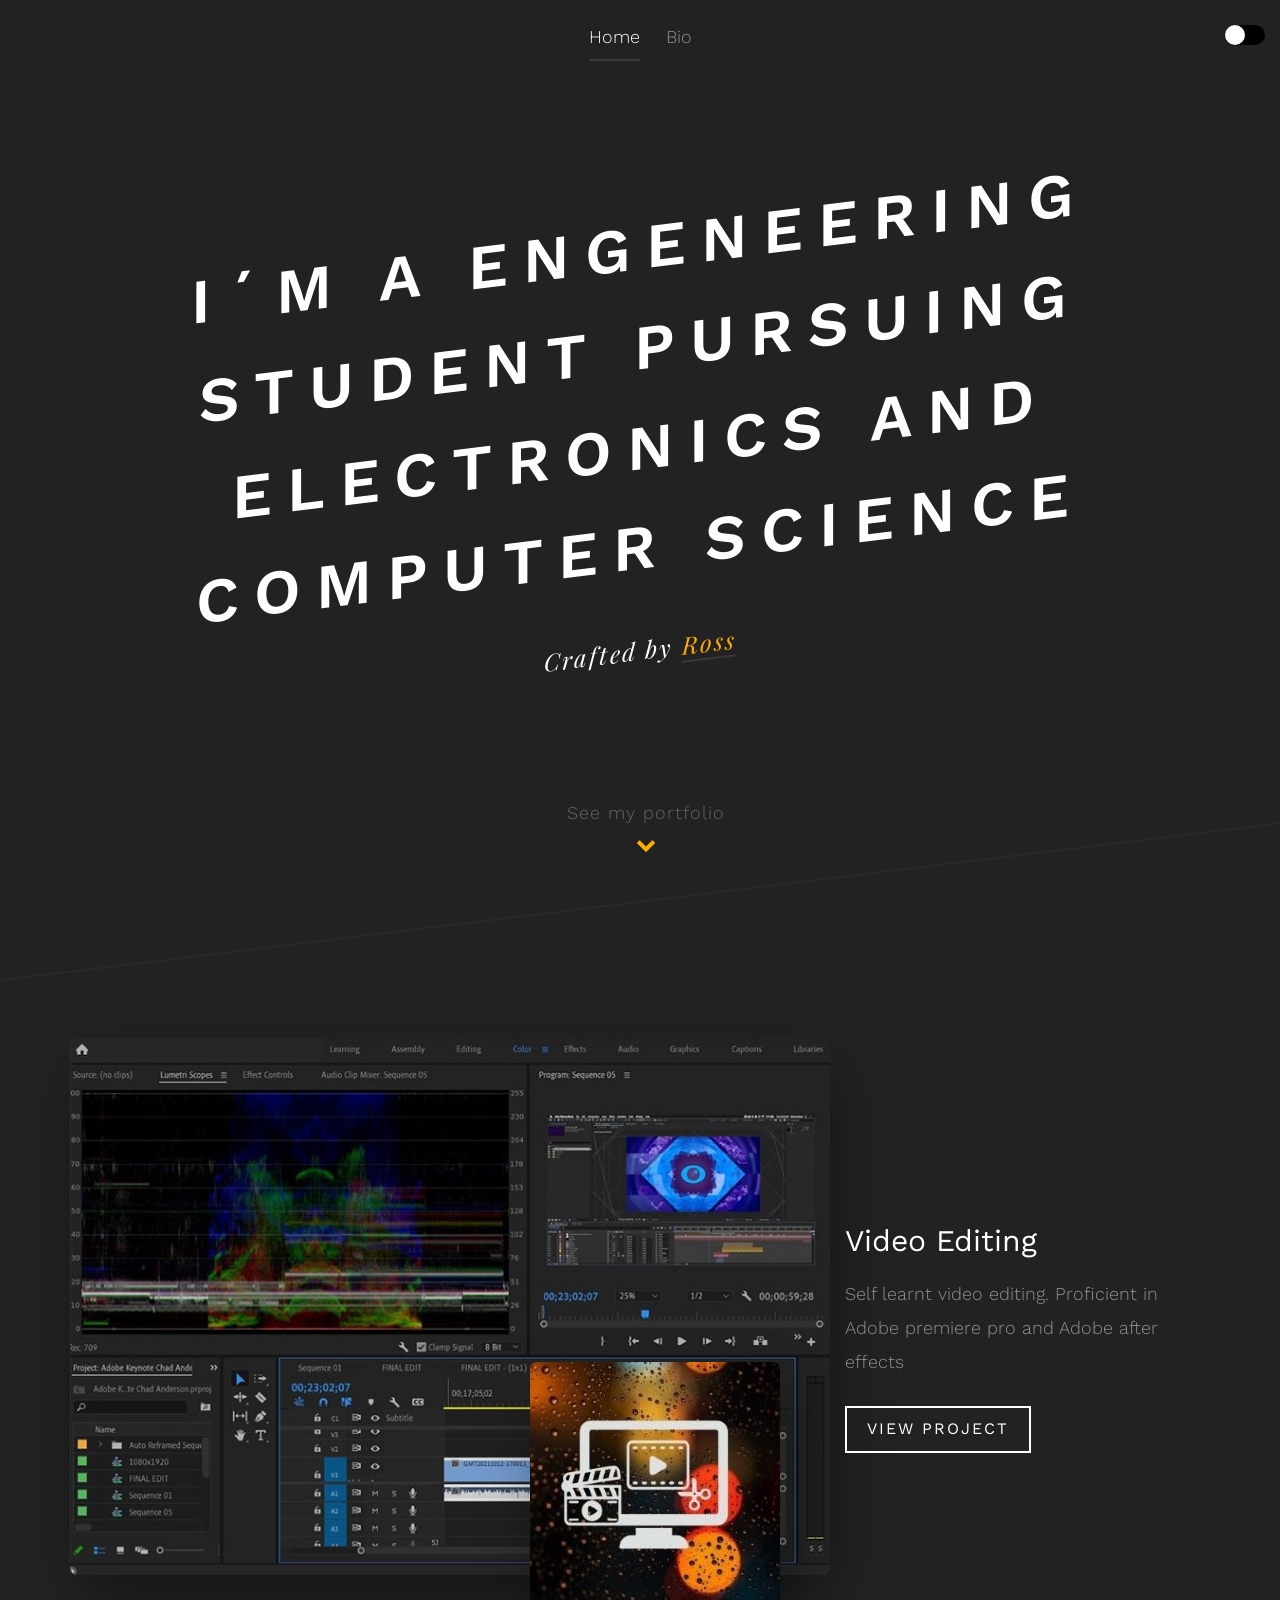
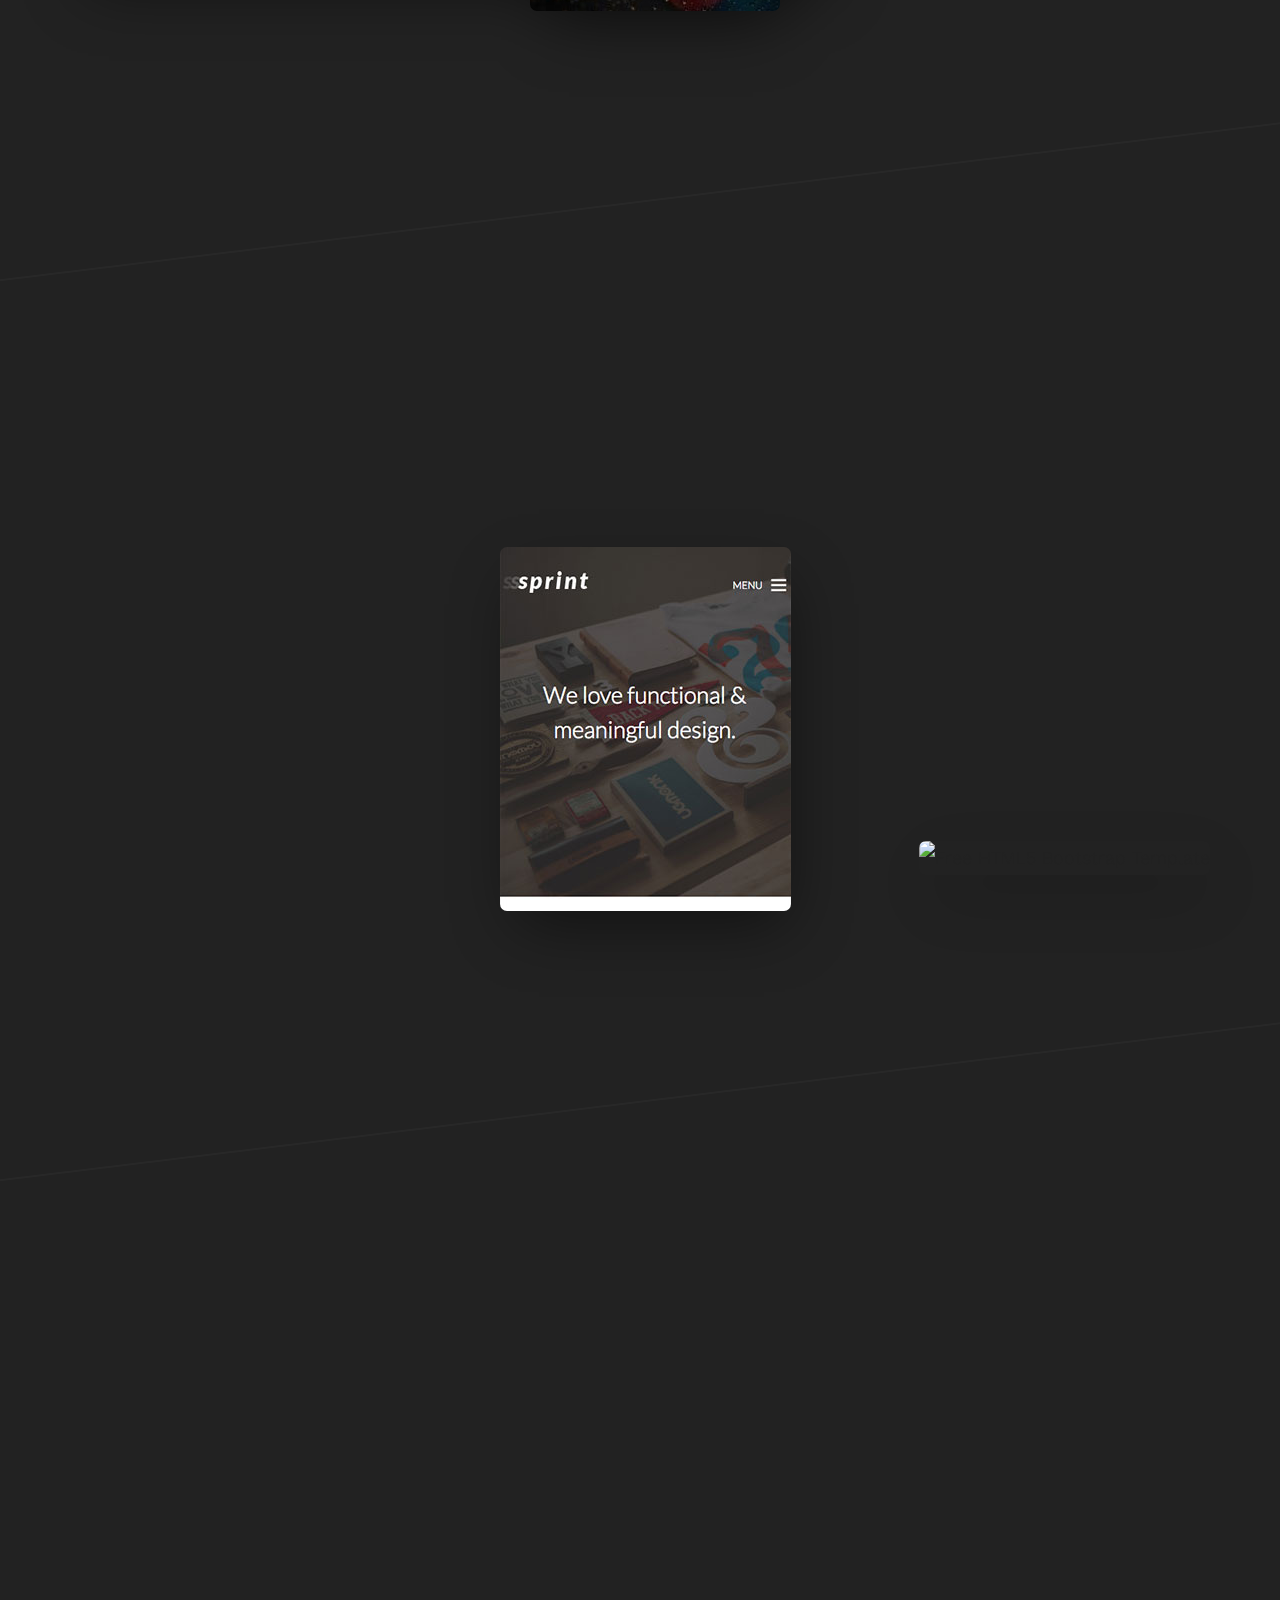
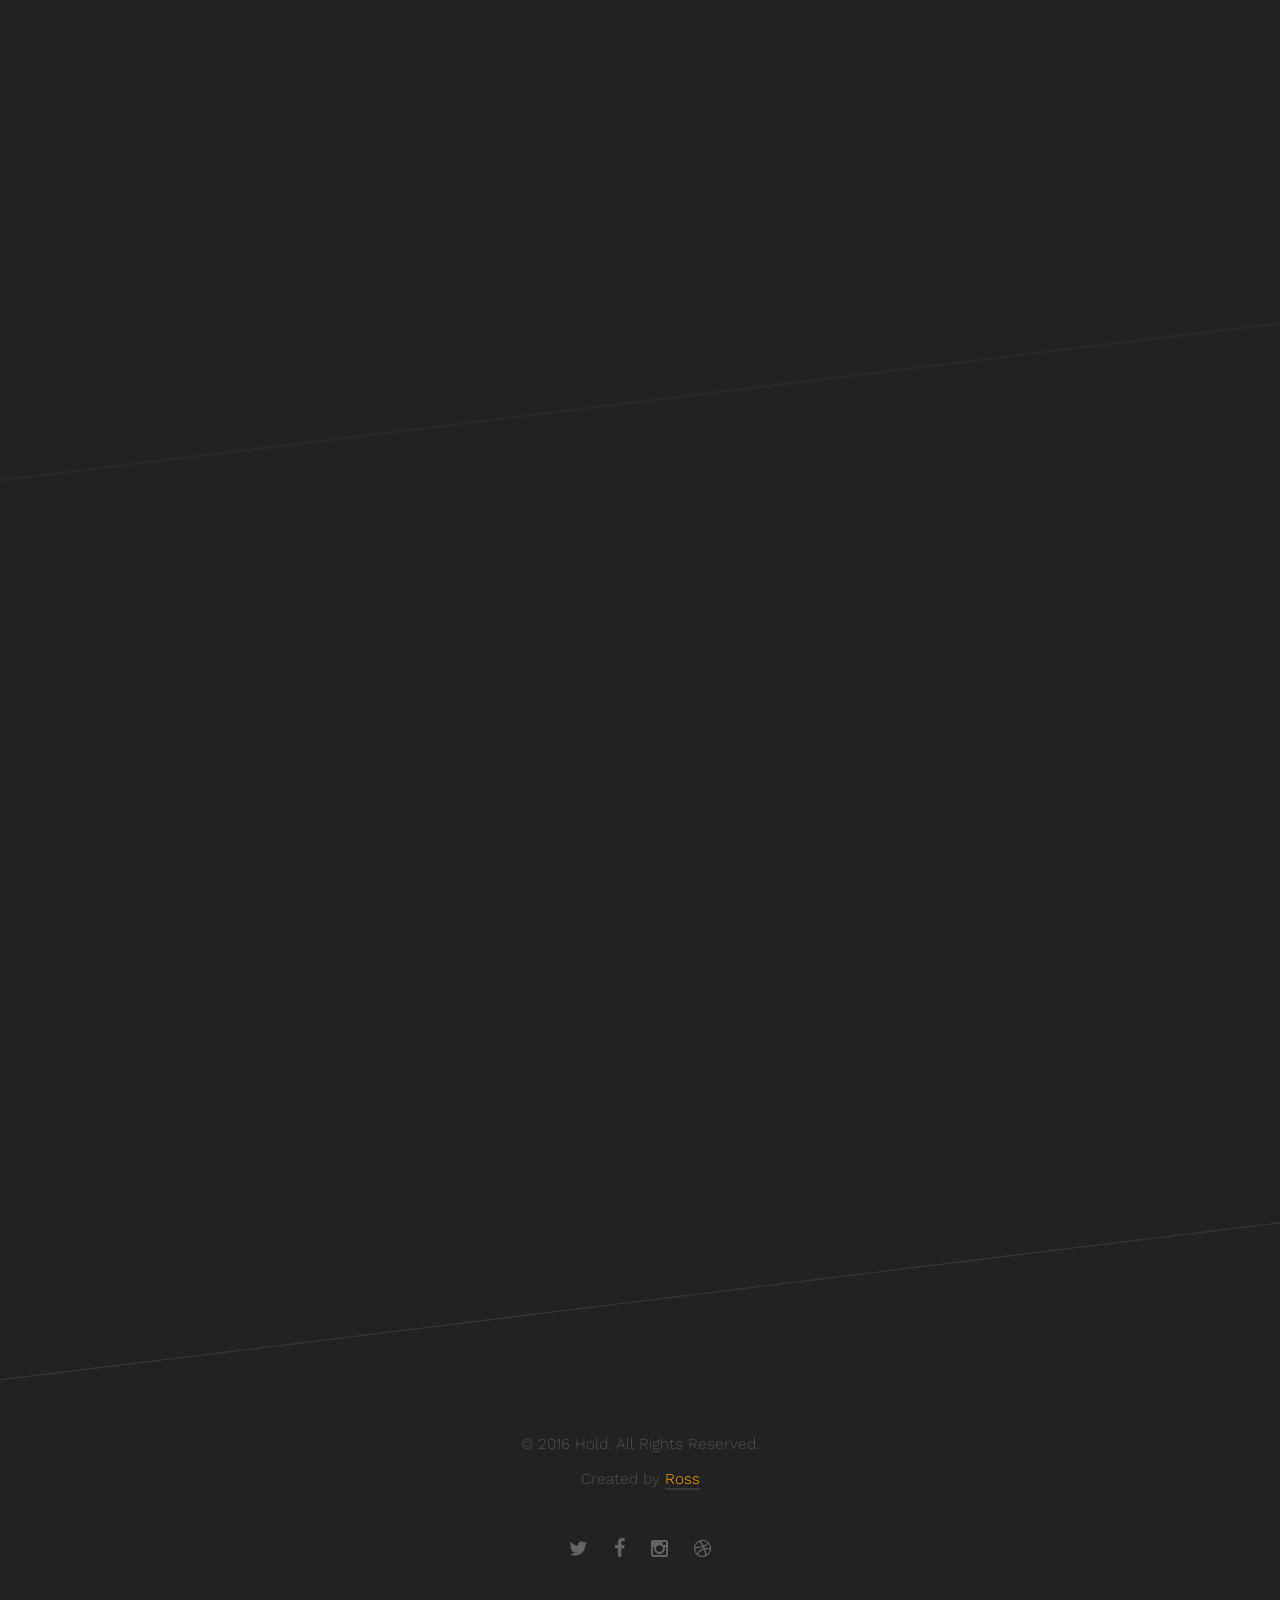
==== index.html @ 29dc8eb3 "commit" ====
<!DOCTYPE html>
<!--[if lt IE 7]>      <html class="no-js lt-ie9 lt-ie8 lt-ie7"> <![endif]-->
<!--[if IE 7]>         <html class="no-js lt-ie9 lt-ie8"> <![endif]-->
<!--[if IE 8]>         <html class="no-js lt-ie9"> <![endif]-->
<!--[if gt IE 8]><!--> <html class="no-js"> <!--<![endif]-->
	<head>
	<meta charset="utf-8">
	<meta http-equiv="X-UA-Compatible" content="IE=edge">
	<!--<title>Hold &mdash; 100% Free Fully Responsive HTML5 Bootstrap Template by FREEHTML5.co</title>-->
	<meta name="viewport" content="width=device-width, initial-scale=1">
	<!--<meta name="description" content="Free HTML5 Bootstrap Template by FREEHTML5.CO" />-->
	<!--<meta name="keywords" content="free html5, free template, free bootstrap, html5, css3, mobile first, responsive" />-->
	<meta name="author" content="Fireloop" />

  <!-- 
	//////////////////////////////////////////////////////

	FREE HTML5 TEMPLATE 
	DESIGNED & DEVELOPED by FREEHTML5.CO
		
	Website: 		http://freehtml5.co/
	Email: 			info@freehtml5.co
	Twitter: 		http://twitter.com/fh5co
	Facebook: 		https://www.facebook.com/fh5co

	//////////////////////////////////////////////////////
	 -->

  	<!-- Facebook and Twitter integration -->
	<meta property="og:title" content=""/>
	<meta property="og:image" content=""/>
	<meta property="og:url" content=""/>
	<meta property="og:site_name" content=""/>
	<meta property="og:description" content=""/>
	<meta name="twitter:title" content="" />
	<meta name="twitter:image" content="" />
	<meta name="twitter:url" content="" />
	<meta name="twitter:card" content="" />

	<!-- Place favicon.ico and apple-touch-icon.png in the root directory -->
	<link rel="shortcut icon" href="favicon.ico">
	
	<link href='https://fonts.googleapis.com/css?family=Work+Sans:400,300,600,700' rel='stylesheet' type='text/css'>
	<link href='https://fonts.googleapis.com/css?family=Playfair+Display:400,400italic,700italic,700' rel='stylesheet' type='text/css'>
	<!-- Animate.css -->
	<link rel="stylesheet" href="css/animate.css">
	<!-- Flexslider -->
	<link rel="stylesheet" href="css/flexslider.css">
	<!-- Icomoon Icon Fonts-->
	<link rel="stylesheet" href="css/icomoon.css">
	<!-- Bootstrap  -->
	<link rel="stylesheet" href="css/bootstrap.css">

	<link rel="stylesheet" id="theme-switch" href="css/style.css">


	<!-- jQuery -->
	<script src="js/jquery.min.js"></script>
	<!-- jQuery Cookie -->
	<script src="js/jquery.cookie.js"></script>
	<script>
	if ( $.cookie('styleCookie') === 'style-light.css') {
		$('html, body').css('background', '#eeeeee');
	} else if ($.cookie('styleCookie') === 'style.css') {
		$('html, body').css('background', '#222222');
	}
	
	</script>
	<!-- jQuery Easing -->
	<script src="js/jquery.easing.1.3.js"></script>
	<!-- Bootstrap -->
	<script src="js/bootstrap.min.js"></script>
	<!-- Waypoints -->
	<script src="js/jquery.waypoints.min.js"></script>
	<!-- Flexslider -->
	<script src="js/jquery.flexslider-min.js"></script>

	<!-- Viewport Units Buggyfill -->
	<script src="js/viewport-units-buggyfill.js"></script>

	<!-- Googgle Map -->
	<script src="https://maps.googleapis.com/maps/api/js?key=AIzaSyCefOgb1ZWqYtj7raVSmN4PL2WkTrc-KyA&sensor=false"></script>
	<script src="js/google_map.js"></script>

	
	<!-- Main JS  -->
	<script src="js/main.js"></script>

	<!-- Modernizr JS -->
	<script src="js/modernizr-2.6.2.min.js"></script>
	<!-- FOR IE9 below -->
	<!--[if lt IE 9]>
	<script src="js/respond.min.js"></script>
	<![endif]-->

	</head>

	<body>
	
	<!-- Loader -->
	<div class="fh5co-loader"></div>
	
	<div id="fh5co-page">
		<nav id="fh5co-nav" role="navigation">
			<ul>
				<li class="animate-box fh5co-active"><a href="index.html" class="transition">Home</a></li>
				<li class="animate-box"><a href="about.html" class="transition">Bio</a></li>
			</ul>
			<a class="style-toggle js-style-toggle" data-style="default" href="#">
				<span class="fh5co-circle"></span>
			</a>
		</nav>
		
		<header id="fh5co-header" role="banner" class="fh5co-project js-fh5co-waypoint no-border" data-colorbg="#222222" data-next="yes">
			<div class="container">
				<div class="fh5co-text-wrap animate-box">
					<div class="fh5co-intro-text">
						<h1>I&acute;m a Engeneering Student pursuing Electronics and Computer Science</h1>
						<h2>Crafted by <a href="https://github.com/Ross0907" target="_blank">Ross</a></h2>
					</div>
				</div>
			</div>
			<div class="btn-next animate-box fh5co-learn-more">
				<a href="#" class="scroll-btn">
					<span>See my portfolio</span>
					<i class="icon-chevron-down"></i>
				</a>
			</div>
		</header>
		<!-- data-colorbg="#8cc53e"  -->
		<div class="fh5co-project js-fh5co-waypoint" data-bgcolor="" data-next="yes">
			<div class="container">
				<div class="fh5co-project-inner row">
					<div class="fh5co-imgs col-md-8 animate-box">
						<div class="img-holder-1 animate-box">
							<img src="images/work_1_large.jpg" alt="alt text">
						</div>
						<div class="img-holder-2 animate-box">
							<img src="images/work_1_small.jpg" alt="alt text">
						</div>
					</div>
					<div class="fh5co-text col-md-4 animate-box">
						<h2>Video Editing</h2>
						<p>Self learnt video editing. Proficient in Adobe premiere pro and Adobe after effects</p>
						<p><a href="https://www.youtube.com/watch?v=3IZzfNw0JZc" class="btn btn-light btn-outline transition">View Project</a></p>
					</div>
				</div>

			</div>
		</div>
		<!-- data-colorbg="#FF6138" -->
		<div class="fh5co-project js-fh5co-waypoint fh5co-reverse" data-colorbg="" data-next="yes">
			<div class="container">
				<div class="fh5co-project-inner row">
					<div class="fh5co-imgs col-md-8 col-md-push-4 animate-box">
						<div class="img-holder-1 animate-box">
							<img src="images/work_2_large.jpg" alt="Free HTML5 Bootstrap Template">
						</div>
						<div class="img-holder-2 animate-box">
							<img src="images/work_2_small.jpg" alt="Free HTML5 Bootstrap Template">
						</div>
					</div>
					<div class="fh5co-text col-md-4 col-md-pull-8 animate-box">
						<h2>Sprint for Portfolio</h2>
						<p>Far far away, behind the word mountains, far from the countries Vokalia and Consonantia, there live the blind texts.</p>
						<p><a href="work_1.html" class="btn btn-light btn-outline transition">View Project</a></p>
					</div>
				</div>

			</div>
		</div>
		
		<!-- data-colorbg="#2d4059" -->
		<div class="fh5co-project js-fh5co-waypoint" data-colorbg="" data-next="yes">
			<div class="container">
				<div class="fh5co-project-inner row">
					<div class="fh5co-imgs col-md-8 animate-box">
						<div class="img-holder-1 animate-box">
							<img src="images/work_3_large.jpg" alt="Free HTML5 Bootstrap Template">
						</div>
						<div class="img-holder-2 animate-box">
							<img src="images/work_3_small.jpg" alt="Free HTML5 Bootstrap Template">
						</div>
					</div>
					<div class="fh5co-text col-md-4 animate-box">
						<h2>Display for Business Website</h2>
						<p>Far far away, behind the word mountains, far from the countries Vokalia and Consonantia, there live the blind texts.</p>
						<p><a href="work_1.html" class="btn btn-light btn-outline transition">View Project</a></p>
					</div>
				</div>

			</div>
		</div>
		<!-- data-colorbg="#7bc74d" -->
		<div class="fh5co-project js-fh5co-waypoint fh5co-reverse" data-colorbg="">
			<div class="container">
				<div class="fh5co-project-inner row">
					<div class="fh5co-imgs col-md-8 col-md-push-4 animate-box">
						<div class="img-holder-1 animate-box">
							<img src="images/work_4_large.jpg" alt="Free HTML5 Bootstrap Template">
						</div>
						<div class="img-holder-2 animate-box">
							<img src="images/work_4_small.jpg" alt="Free HTML5 Bootstrap Template">
						</div>
					</div>
					<div class="fh5co-text col-md-4 col-md-pull-8 animate-box">
						<h2>Slant for Creatives</h2>
						<p>Far far away, behind the word mountains, far from the countries Vokalia and Consonantia, there live the blind texts.</p>
						<p><a href="work_1.html" class="btn btn-light btn-outline transition">View Project</a></p>
					</div>
				</div>

			</div>
		</div>
		<footer id="fh5co-footer" class="js-fh5co-waypoint">
			<div class="container">
				<div class="row">
					<div class="col-md-12 text-center">
						<p><small>&copy; 2016 Hold. All Rights Reserved. <br> Created by <a href="https://github.com/Ross0907" target="_blank">Ross</a></a> </small> </p>
						<ul class="fh5co-social">
							<li>
								<a href="#"><i class="icon-twitter"></i></a>
							</li>
							<li>
								<a href="#"><i class="icon-facebook"></i></a>
							</li>
							<li>
								<a href="#"><i class="icon-instagram"></i></a>
							</li>
							<li>
								<a href="#"><i class="icon-dribbble"></i></a>
							</li>
						</ul>
					</div>
				</div>
			</div>
		</footer>

	</div>
	
			
	

	</body>
</html>
---- css/icomoon.css ----
@font-face {
	font-family: 'icomoon';
	src:url('../fonts/icomoon/icomoon.eot?qtatmt');
	src:url('../fonts/icomoon/icomoon.eot?qtatmt#iefix') format('embedded-opentype'),
		url('../fonts/icomoon/icomoon.ttf?qtatmt') format('truetype'),
		url('../fonts/icomoon/icomoon.woff?qtatmt') format('woff'),
		url('../fonts/icomoon/icomoon.svg?qtatmt#icomoon') format('svg');
	font-weight: normal;
	font-style: normal;
}

[class^="icon-"], [class*=" icon-"] {
	font-family: 'icomoon';
	speak: none;
	font-style: normal;
	font-weight: normal;
	font-variant: normal;
	text-transform: none;
	line-height: 1;

	/* Better Font Rendering =========== */
	-webkit-font-smoothing: antialiased;
	-moz-osx-font-smoothing: grayscale;
}

.icon-glass:before {
	content: "\f000";
}
.icon-music:before {
	content: "\f001";
}
.icon-search2:before {
	content: "\f002";
}
.icon-envelope-o:before {
	content: "\f003";
}
.icon-heart:before {
	content: "\f004";
}
.icon-star:before {
	content: "\f005";
}
.icon-star-o:before {
	content: "\f006";
}
.icon-user:before {
	content: "\f007";
}
.icon-film:before {
	content: "\f008";
}
.icon-th-large:before {
	content: "\f009";
}
.icon-th:before {
	content: "\f00a";
}
.icon-th-list:before {
	content: "\f00b";
}
.icon-check:before {
	content: "\f00c";
}
.icon-close:before {
	content: "\f00d";
}
.icon-remove:before {
	content: "\f00d";
}
.icon-times:before {
	content: "\f00d";
}
.icon-search-plus:before {
	content: "\f00e";
}
.icon-search-minus:before {
	content: "\f010";
}
.icon-power-off:before {
	content: "\f011";
}
.icon-signal:before {
	content: "\f012";
}
.icon-cog:before {
	content: "\f013";
}
.icon-gear:before {
	content: "\f013";
}
.icon-trash-o:before {
	content: "\f014";
}
.icon-home:before {
	content: "\f015";
}
.icon-file-o:before {
	content: "\f016";
}
.icon-clock-o:before {
	content: "\f017";
}
.icon-road:before {
	content: "\f018";
}
.icon-download:before {
	content: "\f019";
}
.icon-arrow-circle-o-down:before {
	content: "\f01a";
}
.icon-arrow-circle-o-up:before {
	content: "\f01b";
}
.icon-inbox:before {
	content: "\f01c";
}
.icon-play-circle-o:before {
	content: "\f01d";
}
.icon-repeat2:before {
	content: "\f01e";
}
.icon-rotate-right:before {
	content: "\f01e";
}
.icon-refresh:before {
	content: "\f021";
}
.icon-list-alt:before {
	content: "\f022";
}
.icon-lock:before {
	content: "\f023";
}
.icon-flag:before {
	content: "\f024";
}
.icon-headphones:before {
	content: "\f025";
}
.icon-volume-off:before {
	content: "\f026";
}
.icon-volume-down:before {
	content: "\f027";
}
.icon-volume-up:before {
	content: "\f028";
}
.icon-qrcode:before {
	content: "\f029";
}
.icon-barcode:before {
	content: "\f02a";
}
.icon-tag:before {
	content: "\f02b";
}
.icon-tags:before {
	content: "\f02c";
}
.icon-book:before {
	content: "\f02d";
}
.icon-bookmark:before {
	content: "\f02e";
}
.icon-print:before {
	content: "\f02f";
}
.icon-camera:before {
	content: "\f030";
}
.icon-font:before {
	content: "\f031";
}
.icon-bold:before {
	content: "\f032";
}
.icon-italic:before {
	content: "\f033";
}
.icon-text-height:before {
	content: "\f034";
}
.icon-text-width:before {
	content: "\f035";
}
.icon-align-left:before {
	content: "\f036";
}
.icon-align-center2:before {
	content: "\f037";
}
.icon-align-right:before {
	content: "\f038";
}
.icon-align-justify2:before {
	content: "\f039";
}
.icon-list:before {
	content: "\f03a";
}
.icon-dedent:before {
	content: "\f03b";
}
.icon-outdent:before {
	content: "\f03b";
}
.icon-indent:before {
	content: "\f03c";
}
.icon-video-camera:before {
	content: "\f03d";
}
.icon-image:before {
	content: "\f03e";
}
.icon-photo:before {
	content: "\f03e";
}
.icon-picture-o:before {
	content: "\f03e";
}
.icon-pencil:before {
	content: "\f040";
}
.icon-map-marker:before {
	content: "\f041";
}
.icon-adjust:before {
	content: "\f042";
}
.icon-tint:before {
	content: "\f043";
}
.icon-edit:before {
	content: "\f044";
}
.icon-pencil-square-o:before {
	content: "\f044";
}
.icon-share-square-o:before {
	content: "\f045";
}
.icon-check-square-o:before {
	content: "\f046";
}
.icon-arrows:before {
	content: "\f047";
}
.icon-step-backward:before {
	content: "\f048";
}
.icon-fast-backward:before {
	content: "\f049";
}
.icon-backward:before {
	content: "\f04a";
}
.icon-play2:before {
	content: "\f04b";
}
.icon-pause2:before {
	content: "\f04c";
}
.icon-stop2:before {
	content: "\f04d";
}
.icon-forward:before {
	content: "\f04e";
}
.icon-fast-forward2:before {
	content: "\f050";
}
.icon-step-forward:before {
	content: "\f051";
}
.icon-eject:before {
	content: "\f052";
}
.icon-chevron-left:before {
	content: "\f053";
}
.icon-chevron-right:before {
	content: "\f054";
}
.icon-plus-circle:before {
	content: "\f055";
}
.icon-minus-circle:before {
	content: "\f056";
}
.icon-times-circle:before {
	content: "\f057";
}
.icon-check-circle:before {
	content: "\f058";
}
.icon-question-circle:before {
	content: "\f059";
}
.icon-info-circle:before {
	content: "\f05a";
}
.icon-crosshairs:before {
	content: "\f05b";
}
.icon-times-circle-o:before {
	content: "\f05c";
}
.icon-check-circle-o:before {
	content: "\f05d";
}
.icon-ban2:before {
	content: "\f05e";
}
.icon-arrow-left:before {
	content: "\f060";
}
.icon-arrow-right:before {
	content: "\f061";
}
.icon-arrow-up:before {
	content: "\f062";
}
.icon-arrow-down:before {
	content: "\f063";
}
.icon-mail-forward:before {
	content: "\f064";
}
.icon-share:before {
	content: "\f064";
}
.icon-expand2:before {
	content: "\f065";
}
.icon-compress:before {
	content: "\f066";
}
.icon-plus:before {
	content: "\f067";
}
.icon-minus:before {
	content: "\f068";
}
.icon-asterisk:before {
	content: "\f069";
}
.icon-exclamation-circle:before {
	content: "\f06a";
}
.icon-gift:before {
	content: "\f06b";
}
.icon-leaf:before {
	content: "\f06c";
}
.icon-fire:before {
	content: "\f06d";
}
.icon-eye:before {
	content: "\f06e";
}
.icon-eye-slash:before {
	content: "\f070";
}
.icon-exclamation-triangle:before {
	content: "\f071";
}
.icon-warning:before {
	content: "\f071";
}
.icon-plane:before {
	content: "\f072";
}
.icon-calendar:before {
	content: "\f073";
}
.icon-random:before {
	content: "\f074";
}
.icon-comment:before {
	content: "\f075";
}
.icon-magnet:before {
	content: "\f076";
}
.icon-chevron-up:before {
	content: "\f077";
}
.icon-chevron-down:before {
	content: "\f078";
}
.icon-retweet:before {
	content: "\f079";
}
.icon-shopping-cart:before {
	content: "\f07a";
}
.icon-folder:before {
	content: "\f07b";
}
.icon-folder-open:before {
	content: "\f07c";
}
.icon-arrows-v:before {
	content: "\f07d";
}
.icon-arrows-h:before {
	content: "\f07e";
}
.icon-bar-chart:before {
	content: "\f080";
}
.icon-bar-chart-o:before {
	content: "\f080";
}
.icon-twitter-square:before {
	content: "\f081";
}
.icon-facebook-square:before {
	content: "\f082";
}
.icon-camera-retro:before {
	content: "\f083";
}
.icon-key:before {
	content: "\f084";
}
.icon-cogs:before {
	content: "\f085";
}
.icon-gears:before {
	content: "\f085";
}
.icon-comments:before {
	content: "\f086";
}
.icon-thumbs-o-up:before {
	content: "\f087";
}
.icon-thumbs-o-down:before {
	content: "\f088";
}
.icon-star-half:before {
	content: "\f089";
}
.icon-heart-o:before {
	content: "\f08a";
}
.icon-sign-out:before {
	content: "\f08b";
}
.icon-linkedin-square:before {
	content: "\f08c";
}
.icon-thumb-tack:before {
	content: "\f08d";
}
.icon-external-link:before {
	content: "\f08e";
}
.icon-sign-in:before {
	content: "\f090";
}
.icon-trophy:before {
	content: "\f091";
}
.icon-github-square:before {
	content: "\f092";
}
.icon-upload:before {
	content: "\f093";
}
.icon-lemon-o:before {
	content: "\f094";
}
.icon-phone:before {
	content: "\f095";
}
.icon-square-o:before {
	content: "\f096";
}
.icon-bookmark-o:before {
	content: "\f097";
}
.icon-phone-square:before {
	content: "\f098";
}
.icon-twitter:before {
	content: "\f099";
}
.icon-facebook:before {
	content: "\f09a";
}
.icon-facebook-f:before {
	content: "\f09a";
}
.icon-github:before {
	content: "\f09b";
}
.icon-unlock2:before {
	content: "\f09c";
}
.icon-credit-card:before {
	content: "\f09d";
}
.icon-feed:before {
	content: "\f09e";
}
.icon-rss:before {
	content: "\f09e";
}
.icon-hdd-o:before {
	content: "\f0a0";
}
.icon-bullhorn:before {
	content: "\f0a1";
}
.icon-bell-o:before {
	content: "\f0a2";
}
.icon-certificate:before {
	content: "\f0a3";
}
.icon-hand-o-right:before {
	content: "\f0a4";
}
.icon-hand-o-left:before {
	content: "\f0a5";
}
.icon-hand-o-up:before {
	content: "\f0a6";
}
.icon-hand-o-down:before {
	content: "\f0a7";
}
.icon-arrow-circle-left:before {
	content: "\f0a8";
}
.icon-arrow-circle-right:before {
	content: "\f0a9";
}
.icon-arrow-circle-up:before {
	content: "\f0aa";
}
.icon-arrow-circle-down:before {
	content: "\f0ab";
}
.icon-globe:before {
	content: "\f0ac";
}
.icon-wrench:before {
	content: "\f0ad";
}
.icon-tasks:before {
	content: "\f0ae";
}
.icon-filter:before {
	content: "\f0b0";
}
.icon-briefcase:before {
	content: "\f0b1";
}
.icon-arrows-alt:before {
	content: "\f0b2";
}
.icon-group:before {
	content: "\f0c0";
}
.icon-users:before {
	content: "\f0c0";
}
.icon-chain:before {
	content: "\f0c1";
}
.icon-link:before {
	content: "\f0c1";
}
.icon-cloud:before {
	content: "\f0c2";
}
.icon-flask:before {
	content: "\f0c3";
}
.icon-cut:before {
	content: "\f0c4";
}
.icon-scissors:before {
	content: "\f0c4";
}
.icon-copy:before {
	content: "\f0c5";
}
.icon-files-o:before {
	content: "\f0c5";
}
.icon-paperclip:before {
	content: "\f0c6";
}
.icon-floppy-o:before {
	content: "\f0c7";
}
.icon-save:before {
	content: "\f0c7";
}
.icon-square:before {
	content: "\f0c8";
}
.icon-bars:before {
	content: "\f0c9";
}
.icon-navicon:before {
	content: "\f0c9";
}
.icon-reorder:before {
	content: "\f0c9";
}
.icon-list-ul:before {
	content: "\f0ca";
}
.icon-list-ol:before {
	content: "\f0cb";
}
.icon-strikethrough:before {
	content: "\f0cc";
}
.icon-underline:before {
	content: "\f0cd";
}
.icon-table:before {
	content: "\f0ce";
}
.icon-magic:before {
	content: "\f0d0";
}
.icon-truck:before {
	content: "\f0d1";
}
.icon-pinterest:before {
	content: "\f0d2";
}
.icon-pinterest-square:before {
	content: "\f0d3";
}
.icon-google-plus-square:before {
	content: "\f0d4";
}
.icon-google-plus:before {
	content: "\f0d5";
}
.icon-money:before {
	content: "\f0d6";
}
.icon-caret-down:before {
	content: "\f0d7";
}
.icon-caret-up:before {
	content: "\f0d8";
}
.icon-caret-left:before {
	content: "\f0d9";
}
.icon-caret-right:before {
	content: "\f0da";
}
.icon-columns2:before {
	content: "\f0db";
}
.icon-sort:before {
	content: "\f0dc";
}
.icon-unsorted:before {
	content: "\f0dc";
}
.icon-sort-desc:before {
	content: "\f0dd";
}
.icon-sort-down:before {
	content: "\f0dd";
}
.icon-sort-asc:before {
	content: "\f0de";
}
.icon-sort-up:before {
	content: "\f0de";
}
.icon-envelope:before {
	content: "\f0e0";
}
.icon-linkedin:before {
	content: "\f0e1";
}
.icon-rotate-left:before {
	content: "\f0e2";
}
.icon-undo:before {
	content: "\f0e2";
}
.icon-gavel:before {
	content: "\f0e3";
}
.icon-legal:before {
	content: "\f0e3";
}
.icon-dashboard:before {
	content: "\f0e4";
}
.icon-tachometer:before {
	content: "\f0e4";
}
.icon-comment-o:before {
	content: "\f0e5";
}
.icon-comments-o:before {
	content: "\f0e6";
}
.icon-bolt:before {
	content: "\f0e7";
}
.icon-flash:before {
	content: "\f0e7";
}
.icon-sitemap:before {
	content: "\f0e8";
}
.icon-umbrella2:before {
	content: "\f0e9";
}
.icon-clipboard:before {
	content: "\f0ea";
}
.icon-paste:before {
	content: "\f0ea";
}
.icon-lightbulb-o:before {
	content: "\f0eb";
}
.icon-exchange:before {
	content: "\f0ec";
}
.icon-cloud-download2:before {
	content: "\f0ed";
}
.icon-cloud-upload2:before {
	content: "\f0ee";
}
.icon-user-md:before {
	content: "\f0f0";
}
.icon-stethoscope:before {
	content: "\f0f1";
}
.icon-suitcase:before {
	content: "\f0f2";
}
.icon-bell:before {
	content: "\f0f3";
}
.icon-coffee:before {
	content: "\f0f4";
}
.icon-cutlery:before {
	content: "\f0f5";
}
.icon-file-text-o:before {
	content: "\f0f6";
}
.icon-building-o:before {
	content: "\f0f7";
}
.icon-hospital-o:before {
	content: "\f0f8";
}
.icon-ambulance:before {
	content: "\f0f9";
}
.icon-medkit:before {
	content: "\f0fa";
}
.icon-fighter-jet:before {
	content: "\f0fb";
}
.icon-beer:before {
	content: "\f0fc";
}
.icon-h-square:before {
	content: "\f0fd";
}
.icon-plus-square:before {
	content: "\f0fe";
}
.icon-angle-double-left:before {
	content: "\f100";
}
.icon-angle-double-right:before {
	content: "\f101";
}
.icon-angle-double-up:before {
	content: "\f102";
}
.icon-angle-double-down:before {
	content: "\f103";
}
.icon-angle-left:before {
	content: "\f104";
}
.icon-angle-right:before {
	content: "\f105";
}
.icon-angle-up:before {
	content: "\f106";
}
.icon-angle-down:before {
	content: "\f107";
}
.icon-desktop:before {
	content: "\f108";
}
.icon-laptop:before {
	content: "\f109";
}
.icon-tablet:before {
	content: "\f10a";
}
.icon-mobile:before {
	content: "\f10b";
}
.icon-mobile-phone:before {
	content: "\f10b";
}
.icon-circle-o:before {
	content: "\f10c";
}
.icon-quote-left:before {
	content: "\f10d";
}
.icon-quote-right:before {
	content: "\f10e";
}
.icon-spinner:before {
	content: "\f110";
}
.icon-circle:before {
	content: "\f111";
}
.icon-mail-reply:before {
	content: "\f112";
}
.icon-reply:before {
	content: "\f112";
}
.icon-github-alt:before {
	content: "\f113";
}
.icon-folder-o:before {
	content: "\f114";
}
.icon-folder-open-o:before {
	content: "\f115";
}
.icon-smile-o:before {
	content: "\f118";
}
.icon-frown-o:before {
	content: "\f119";
}
.icon-meh-o:before {
	content: "\f11a";
}
.icon-gamepad:before {
	content: "\f11b";
}
.icon-keyboard-o:before {
	content: "\f11c";
}
.icon-flag-o:before {
	content: "\f11d";
}
.icon-flag-checkered:before {
	content: "\f11e";
}
.icon-terminal:before {
	content: "\f120";
}
.icon-code:before {
	content: "\f121";
}
.icon-mail-reply-all:before {
	content: "\f122";
}
.icon-reply-all:before {
	content: "\f122";
}
.icon-star-half-empty:before {
	content: "\f123";
}
.icon-star-half-full:before {
	content: "\f123";
}
.icon-star-half-o:before {
	content: "\f123";
}
.icon-location-arrow:before {
	content: "\f124";
}
.icon-crop:before {
	content: "\f125";
}
.icon-code-fork:before {
	content: "\f126";
}
.icon-chain-broken:before {
	content: "\f127";
}
.icon-unlink:before {
	content: "\f127";
}
.icon-question:before {
	content: "\f128";
}
.icon-info:before {
	content: "\f129";
}
.icon-exclamation:before {
	content: "\f12a";
}
.icon-superscript:before {
	content: "\f12b";
}
.icon-subscript:before {
	content: "\f12c";
}
.icon-eraser:before {
	content: "\f12d";
}
.icon-puzzle-piece:before {
	content: "\f12e";
}
.icon-microphone2:before {
	content: "\f130";
}
.icon-microphone-slash:before {
	content: "\f131";
}
.icon-shield:before {
	content: "\f132";
}
.icon-calendar-o:before {
	content: "\f133";
}
.icon-fire-extinguisher:before {
	content: "\f134";
}
.icon-rocket:before {
	content: "\f135";
}
.icon-maxcdn:before {
	content: "\f136";
}
.icon-chevron-circle-left:before {
	content: "\f137";
}
.icon-chevron-circle-right:before {
	content: "\f138";
}
.icon-chevron-circle-up:before {
	content: "\f139";
}
.icon-chevron-circle-down:before {
	content: "\f13a";
}
.icon-html5:before {
	content: "\f13b";
}
.icon-css3:before {
	content: "\f13c";
}
.icon-anchor2:before {
	content: "\f13d";
}
.icon-unlock-alt:before {
	content: "\f13e";
}
.icon-bullseye:before {
	content: "\f140";
}
.icon-ellipsis-h:before {
	content: "\f141";
}
.icon-ellipsis-v:before {
	content: "\f142";
}
.icon-rss-square:before {
	content: "\f143";
}
.icon-play-circle:before {
	content: "\f144";
}
.icon-ticket:before {
	content: "\f145";
}
.icon-minus-square:before {
	content: "\f146";
}
.icon-minus-square-o:before {
	content: "\f147";
}
.icon-level-up:before {
	content: "\f148";
}
.icon-level-down:before {
	content: "\f149";
}
.icon-check-square:before {
	content: "\f14a";
}
.icon-pencil-square:before {
	content: "\f14b";
}
.icon-external-link-square:before {
	content: "\f14c";
}
.icon-share-square:before {
	content: "\f14d";
}
.icon-compass:before {
	content: "\f14e";
}
.icon-caret-square-o-down:before {
	content: "\f150";
}
.icon-toggle-down:before {
	content: "\f150";
}
.icon-caret-square-o-up:before {
	content: "\f151";
}
.icon-toggle-up:before {
	content: "\f151";
}
.icon-caret-square-o-right:before {
	content: "\f152";
}
.icon-toggle-right:before {
	content: "\f152";
}
.icon-eur:before {
	content: "\f153";
}
.icon-euro:before {
	content: "\f153";
}
.icon-gbp:before {
	content: "\f154";
}
.icon-dollar:before {
	content: "\f155";
}
.icon-usd:before {
	content: "\f155";
}
.icon-inr:before {
	content: "\f156";
}
.icon-rupee:before {
	content: "\f156";
}
.icon-cny:before {
	content: "\f157";
}
.icon-jpy:before {
	content: "\f157";
}
.icon-rmb:before {
	content: "\f157";
}
.icon-yen:before {
	content: "\f157";
}
.icon-rouble:before {
	content: "\f158";
}
.icon-rub:before {
	content: "\f158";
}
.icon-ruble:before {
	content: "\f158";
}
.icon-krw:before {
	content: "\f159";
}
.icon-won:before {
	content: "\f159";
}
.icon-bitcoin:before {
	content: "\f15a";
}
.icon-btc:before {
	content: "\f15a";
}
.icon-file2:before {
	content: "\f15b";
}
.icon-file-text:before {
	content: "\f15c";
}
.icon-sort-alpha-asc:before {
	content: "\f15d";
}
.icon-sort-alpha-desc:before {
	content: "\f15e";
}
.icon-sort-amount-asc:before {
	content: "\f160";
}
.icon-sort-amount-desc:before {
	content: "\f161";
}
.icon-sort-numeric-asc:before {
	content: "\f162";
}
.icon-sort-numeric-desc:before {
	content: "\f163";
}
.icon-thumbs-up:before {
	content: "\f164";
}
.icon-thumbs-down:before {
	content: "\f165";
}
.icon-youtube-square:before {
	content: "\f166";
}
.icon-youtube:before {
	content: "\f167";
}
.icon-xing:before {
	content: "\f168";
}
.icon-xing-square:before {
	content: "\f169";
}
.icon-youtube-play:before {
	content: "\f16a";
}
.icon-dropbox:before {
	content: "\f16b";
}
.icon-stack-overflow:before {
	content: "\f16c";
}
.icon-instagram:before {
	content: "\f16d";
}
.icon-flickr:before {
	content: "\f16e";
}
.icon-adn:before {
	content: "\f170";
}
.icon-bitbucket:before {
	content: "\f171";
}
.icon-bitbucket-square:before {
	content: "\f172";
}
.icon-tumblr:before {
	content: "\f173";
}
.icon-tumblr-square:before {
	content: "\f174";
}
.icon-long-arrow-down:before {
	content: "\f175";
}
.icon-long-arrow-up:before {
	content: "\f176";
}
.icon-long-arrow-left:before {
	content: "\f177";
}
.icon-long-arrow-right:before {
	content: "\f178";
}
.icon-apple:before {
	content: "\f179";
}
.icon-windows:before {
	content: "\f17a";
}
.icon-android:before {
	content: "\f17b";
}
.icon-linux:before {
	content: "\f17c";
}
.icon-dribbble:before {
	content: "\f17d";
}
.icon-skype:before {
	content: "\f17e";
}
.icon-foursquare:before {
	content: "\f180";
}
.icon-trello:before {
	content: "\f181";
}
.icon-female:before {
	content: "\f182";
}
.icon-male:before {
	content: "\f183";
}
.icon-gittip:before {
	content: "\f184";
}
.icon-gratipay:before {
	content: "\f184";
}
.icon-sun-o:before {
	content: "\f185";
}
.icon-moon-o:before {
	content: "\f186";
}
.icon-archive:before {
	content: "\f187";
}
.icon-bug:before {
	content: "\f188";
}
.icon-vk:before {
	content: "\f189";
}
.icon-weibo:before {
	content: "\f18a";
}
.icon-renren:before {
	content: "\f18b";
}
.icon-pagelines:before {
	content: "\f18c";
}
.icon-stack-exchange:before {
	content: "\f18d";
}
.icon-arrow-circle-o-right:before {
	content: "\f18e";
}
.icon-arrow-circle-o-left:before {
	content: "\f190";
}
.icon-caret-square-o-left:before {
	content: "\f191";
}
.icon-toggle-left:before {
	content: "\f191";
}
.icon-dot-circle-o:before {
	content: "\f192";
}
.icon-wheelchair:before {
	content: "\f193";
}
.icon-vimeo-square:before {
	content: "\f194";
}
.icon-try:before {
	content: "\f195";
}
.icon-turkish-lira:before {
	content: "\f195";
}
.icon-plus-square-o:before {
	content: "\f196";
}
.icon-space-shuttle:before {
	content: "\f197";
}
.icon-slack:before {
	content: "\f198";
}
.icon-envelope-square:before {
	content: "\f199";
}
.icon-wordpress:before {
	content: "\f19a";
}
.icon-openid:before {
	content: "\f19b";
}
.icon-bank:before {
	content: "\f19c";
}
.icon-institution:before {
	content: "\f19c";
}
.icon-university:before {
	content: "\f19c";
}
.icon-graduation-cap:before {
	content: "\f19d";
}
.icon-mortar-board:before {
	content: "\f19d";
}
.icon-yahoo:before {
	content: "\f19e";
}
.icon-google:before {
	content: "\f1a0";
}
.icon-reddit:before {
	content: "\f1a1";
}
.icon-reddit-square:before {
	content: "\f1a2";
}
.icon-stumbleupon-circle:before {
	content: "\f1a3";
}
.icon-stumbleupon:before {
	content: "\f1a4";
}
.icon-delicious:before {
	content: "\f1a5";
}
.icon-digg:before {
	content: "\f1a6";
}
.icon-pied-piper:before {
	content: "\f1a7";
}
.icon-pied-piper-alt:before {
	content: "\f1a8";
}
.icon-drupal:before {
	content: "\f1a9";
}
.icon-joomla:before {
	content: "\f1aa";
}
.icon-language:before {
	content: "\f1ab";
}
.icon-fax:before {
	content: "\f1ac";
}
.icon-building:before {
	content: "\f1ad";
}
.icon-child:before {
	content: "\f1ae";
}
.icon-paw:before {
	content: "\f1b0";
}
.icon-spoon:before {
	content: "\f1b1";
}
.icon-cube:before {
	content: "\f1b2";
}
.icon-cubes:before {
	content: "\f1b3";
}
.icon-behance:before {
	content: "\f1b4";
}
.icon-behance-square:before {
	content: "\f1b5";
}
.icon-steam:before {
	content: "\f1b6";
}
.icon-steam-square:before {
	content: "\f1b7";
}
.icon-recycle:before {
	content: "\f1b8";
}
.icon-automobile:before {
	content: "\f1b9";
}
.icon-car:before {
	content: "\f1b9";
}
.icon-cab:before {
	content: "\f1ba";
}
.icon-taxi:before {
	content: "\f1ba";
}
.icon-tree:before {
	content: "\f1bb";
}
.icon-spotify:before {
	content: "\f1bc";
}
.icon-deviantart:before {
	content: "\f1bd";
}
.icon-soundcloud:before {
	content: "\f1be";
}
.icon-database:before {
	content: "\f1c0";
}
.icon-file-pdf-o:before {
	content: "\f1c1";
}
.icon-file-word-o:before {
	content: "\f1c2";
}
.icon-file-excel-o:before {
	content: "\f1c3";
}
.icon-file-powerpoint-o:before {
	content: "\f1c4";
}
.icon-file-image-o:before {
	content: "\f1c5";
}
.icon-file-photo-o:before {
	content: "\f1c5";
}
.icon-file-picture-o:before {
	content: "\f1c5";
}
.icon-file-archive-o:before {
	content: "\f1c6";
}
.icon-file-zip-o:before {
	content: "\f1c6";
}
.icon-file-audio-o:before {
	content: "\f1c7";
}
.icon-file-sound-o:before {
	content: "\f1c7";
}
.icon-file-movie-o:before {
	content: "\f1c8";
}
.icon-file-video-o:before {
	content: "\f1c8";
}
.icon-file-code-o:before {
	content: "\f1c9";
}
.icon-vine:before {
	content: "\f1ca";
}
.icon-codepen:before {
	content: "\f1cb";
}
.icon-jsfiddle:before {
	content: "\f1cc";
}
.icon-life-bouy:before {
	content: "\f1cd";
}
.icon-life-buoy:before {
	content: "\f1cd";
}
.icon-life-ring:before {
	content: "\f1cd";
}
.icon-life-saver:before {
	content: "\f1cd";
}
.icon-support:before {
	content: "\f1cd";
}
.icon-circle-o-notch:before {
	content: "\f1ce";
}
.icon-ra:before {
	content: "\f1d0";
}
.icon-rebel:before {
	content: "\f1d0";
}
.icon-empire:before {
	content: "\f1d1";
}
.icon-ge:before {
	content: "\f1d1";
}
.icon-git-square:before {
	content: "\f1d2";
}
.icon-git:before {
	content: "\f1d3";
}
.icon-hacker-news:before {
	content: "\f1d4";
}
.icon-y-combinator-square:before {
	content: "\f1d4";
}
.icon-yc-square:before {
	content: "\f1d4";
}
.icon-tencent-weibo:before {
	content: "\f1d5";
}
.icon-qq:before {
	content: "\f1d6";
}
.icon-wechat:before {
	content: "\f1d7";
}
.icon-weixin:before {
	content: "\f1d7";
}
.icon-paper-plane:before {
	content: "\f1d8";
}
.icon-send:before {
	content: "\f1d8";
}
.icon-paper-plane-o:before {
	content: "\f1d9";
}
.icon-send-o:before {
	content: "\f1d9";
}
.icon-history:before {
	content: "\f1da";
}
.icon-circle-thin:before {
	content: "\f1db";
}
.icon-header:before {
	content: "\f1dc";
}
.icon-paragraph2:before {
	content: "\f1dd";
}
.icon-sliders:before {
	content: "\f1de";
}
.icon-share-alt:before {
	content: "\f1e0";
}
.icon-share-alt-square:before {
	content: "\f1e1";
}
.icon-bomb:before {
	content: "\f1e2";
}
.icon-futbol-o:before {
	content: "\f1e3";
}
.icon-soccer-ball-o:before {
	content: "\f1e3";
}
.icon-tty:before {
	content: "\f1e4";
}
.icon-binoculars:before {
	content: "\f1e5";
}
.icon-plug:before {
	content: "\f1e6";
}
.icon-slideshare:before {
	content: "\f1e7";
}
.icon-twitch:before {
	content: "\f1e8";
}
.icon-yelp:before {
	content: "\f1e9";
}
.icon-newspaper-o:before {
	content: "\f1ea";
}
.icon-wifi:before {
	content: "\f1eb";
}
.icon-calculator:before {
	content: "\f1ec";
}
.icon-paypal:before {
	content: "\f1ed";
}
.icon-google-wallet:before {
	content: "\f1ee";
}
.icon-cc-visa:before {
	content: "\f1f0";
}
.icon-cc-mastercard:before {
	content: "\f1f1";
}
.icon-cc-discover:before {
	content: "\f1f2";
}
.icon-cc-amex:before {
	content: "\f1f3";
}
.icon-cc-paypal:before {
	content: "\f1f4";
}
.icon-cc-stripe:before {
	content: "\f1f5";
}
.icon-bell-slash:before {
	content: "\f1f6";
}
.icon-bell-slash-o:before {
	content: "\f1f7";
}
.icon-trash:before {
	content: "\f1f8";
}
.icon-copyright:before {
	content: "\f1f9";
}
.icon-at:before {
	content: "\f1fa";
}
.icon-eyedropper:before {
	content: "\f1fb";
}
.icon-paint-brush:before {
	content: "\f1fc";
}
.icon-birthday-cake:before {
	content: "\f1fd";
}
.icon-area-chart:before {
	content: "\f1fe";
}
.icon-pie-chart:before {
	content: "\f200";
}
.icon-line-chart:before {
	content: "\f201";
}
.icon-lastfm:before {
	content: "\f202";
}
.icon-lastfm-square:before {
	content: "\f203";
}
.icon-toggle-off:before {
	content: "\f204";
}
.icon-toggle-on:before {
	content: "\f205";
}
.icon-bicycle:before {
	content: "\f206";
}
.icon-bus:before {
	content: "\f207";
}
.icon-ioxhost:before {
	content: "\f208";
}
.icon-angellist:before {
	content: "\f209";
}
.icon-cc:before {
	content: "\f20a";
}
.icon-ils:before {
	content: "\f20b";
}
.icon-shekel:before {
	content: "\f20b";
}
.icon-sheqel:before {
	content: "\f20b";
}
.icon-meanpath:before {
	content: "\f20c";
}
.icon-buysellads:before {
	content: "\f20d";
}
.icon-connectdevelop:before {
	content: "\f20e";
}
.icon-dashcube:before {
	content: "\f210";
}
.icon-forumbee:before {
	content: "\f211";
}
.icon-leanpub:before {
	content: "\f212";
}
.icon-sellsy:before {
	content: "\f213";
}
.icon-shirtsinbulk:before {
	content: "\f214";
}
.icon-simplybuilt:before {
	content: "\f215";
}
.icon-skyatlas:before {
	content: "\f216";
}
.icon-cart-plus:before {
	content: "\f217";
}
.icon-cart-arrow-down:before {
	content: "\f218";
}
.icon-diamond:before {
	content: "\f219";
}
.icon-ship:before {
	content: "\f21a";
}
.icon-user-secret:before {
	content: "\f21b";
}
.icon-motorcycle:before {
	content: "\f21c";
}
.icon-street-view:before {
	content: "\f21d";
}
.icon-heartbeat:before {
	content: "\f21e";
}
.icon-venus:before {
	content: "\f221";
}
.icon-mars:before {
	content: "\f222";
}
.icon-mercury:before {
	content: "\f223";
}
.icon-intersex:before {
	content: "\f224";
}
.icon-transgender:before {
	content: "\f224";
}
.icon-transgender-alt:before {
	content: "\f225";
}
.icon-venus-double:before {
	content: "\f226";
}
.icon-mars-double:before {
	content: "\f227";
}
.icon-venus-mars:before {
	content: "\f228";
}
.icon-mars-stroke:before {
	content: "\f229";
}
.icon-mars-stroke-v:before {
	content: "\f22a";
}
.icon-mars-stroke-h:before {
	content: "\f22b";
}
.icon-neuter:before {
	content: "\f22c";
}
.icon-genderless:before {
	content: "\f22d";
}
.icon-facebook-official:before {
	content: "\f230";
}
.icon-pinterest-p:before {
	content: "\f231";
}
.icon-whatsapp:before {
	content: "\f232";
}
.icon-server2:before {
	content: "\f233";
}
.icon-user-plus:before {
	content: "\f234";
}
.icon-user-times:before {
	content: "\f235";
}
.icon-bed:before {
	content: "\f236";
}
.icon-hotel:before {
	content: "\f236";
}
.icon-viacoin:before {
	content: "\f237";
}
.icon-train:before {
	content: "\f238";
}
.icon-subway:before {
	content: "\f239";
}
.icon-medium:before {
	content: "\f23a";
}
.icon-y-combinator:before {
	content: "\f23b";
}
.icon-yc:before {
	content: "\f23b";
}
.icon-optin-monster:before {
	content: "\f23c";
}
.icon-opencart:before {
	content: "\f23d";
}
.icon-expeditedssl:before {
	content: "\f23e";
}
.icon-battery-4:before {
	content: "\f240";
}
.icon-battery-full:before {
	content: "\f240";
}
.icon-battery-3:before {
	content: "\f241";
}
.icon-battery-three-quarters:before {
	content: "\f241";
}
.icon-battery-2:before {
	content: "\f242";
}
.icon-battery-half:before {
	content: "\f242";
}
.icon-battery-1:before {
	content: "\f243";
}
.icon-battery-quarter:before {
	content: "\f243";
}
.icon-battery-0:before {
	content: "\f244";
}
.icon-battery-empty:before {
	content: "\f244";
}
.icon-mouse-pointer:before {
	content: "\f245";
}
.icon-i-cursor:before {
	content: "\f246";
}
.icon-object-group:before {
	content: "\f247";
}
.icon-object-ungroup:before {
	content: "\f248";
}
.icon-sticky-note:before {
	content: "\f249";
}
.icon-sticky-note-o:before {
	content: "\f24a";
}
.icon-cc-jcb:before {
	content: "\f24b";
}
.icon-cc-diners-club:before {
	content: "\f24c";
}
.icon-clone:before {
	content: "\f24d";
}
.icon-balance-scale:before {
	content: "\f24e";
}
.icon-hourglass-o:before {
	content: "\f250";
}
.icon-hourglass-1:before {
	content: "\f251";
}
.icon-hourglass-start:before {
	content: "\f251";
}
.icon-hourglass-2:before {
	content: "\f252";
}
.icon-hourglass-half:before {
	content: "\f252";
}
.icon-hourglass-3:before {
	content: "\f253";
}
.icon-hourglass-end:before {
	content: "\f253";
}
.icon-hourglass:before {
	content: "\f254";
}
.icon-hand-grab-o:before {
	content: "\f255";
}
.icon-hand-rock-o:before {
	content: "\f255";
}
.icon-hand-paper-o:before {
	content: "\f256";
}
.icon-hand-stop-o:before {
	content: "\f256";
}
.icon-hand-scissors-o:before {
	content: "\f257";
}
.icon-hand-lizard-o:before {
	content: "\f258";
}
.icon-hand-spock-o:before {
	content: "\f259";
}
.icon-hand-pointer-o:before {
	content: "\f25a";
}
.icon-hand-peace-o:before {
	content: "\f25b";
}
.icon-trademark:before {
	content: "\f25c";
}
.icon-registered:before {
	content: "\f25d";
}
.icon-creative-commons:before {
	content: "\f25e";
}
.icon-gg:before {
	content: "\f260";
}
.icon-gg-circle:before {
	content: "\f261";
}
.icon-tripadvisor:before {
	content: "\f262";
}
.icon-odnoklassniki:before {
	content: "\f263";
}
.icon-odnoklassniki-square:before {
	content: "\f264";
}
.icon-get-pocket:before {
	content: "\f265";
}
.icon-wikipedia-w:before {
	content: "\f266";
}
.icon-safari:before {
	content: "\f267";
}
.icon-chrome:before {
	content: "\f268";
}
.icon-firefox:before {
	content: "\f269";
}
.icon-opera:before {
	content: "\f26a";
}
.icon-internet-explorer:before {
	content: "\f26b";
}
.icon-television:before {
	content: "\f26c";
}
.icon-tv:before {
	content: "\f26c";
}
.icon-contao:before {
	content: "\f26d";
}
.icon-500px:before {
	content: "\f26e";
}
.icon-amazon:before {
	content: "\f270";
}
.icon-calendar-plus-o:before {
	content: "\f271";
}
.icon-calendar-minus-o:before {
	content: "\f272";
}
.icon-calendar-times-o:before {
	content: "\f273";
}
.icon-calendar-check-o:before {
	content: "\f274";
}
.icon-industry:before {
	content: "\f275";
}
.icon-map-pin:before {
	content: "\f276";
}
.icon-map-signs:before {
	content: "\f277";
}
.icon-map-o:before {
	content: "\f278";
}
.icon-map:before {
	content: "\f279";
}
.icon-commenting:before {
	content: "\f27a";
}
.icon-commenting-o:before {
	content: "\f27b";
}
.icon-houzz:before {
	content: "\f27c";
}
.icon-vimeo:before {
	content: "\f27d";
}
.icon-black-tie:before {
	content: "\f27e";
}
.icon-fonticons:before {
	content: "\f280";
}
.icon-eye2:before {
	content: "\e000";
}
.icon-paper-clip:before {
	content: "\e001";
}
.icon-mail2:before {
	content: "\e002";
}
.icon-toggle:before {
	content: "\e003";
}
.icon-layout:before {
	content: "\e004";
}
.icon-link2:before {
	content: "\e005";
}
.icon-bell2:before {
	content: "\e006";
}
.icon-lock2:before {
	content: "\e007";
}
.icon-unlock:before {
	content: "\e008";
}
.icon-ribbon:before {
	content: "\e009";
}
.icon-image2:before {
	content: "\e010";
}
.icon-signal2:before {
	content: "\e011";
}
.icon-target:before {
	content: "\e012";
}
.icon-clipboard2:before {
	content: "\e013";
}
.icon-clock2:before {
	content: "\e014";
}
.icon-watch:before {
	content: "\e015";
}
.icon-air-play:before {
	content: "\e016";
}
.icon-camera2:before {
	content: "\e017";
}
.icon-video2:before {
	content: "\e018";
}
.icon-disc:before {
	content: "\e019";
}
.icon-printer:before {
	content: "\e020";
}
.icon-monitor:before {
	content: "\e021";
}
.icon-server:before {
	content: "\e022";
}
.icon-cog2:before {
	content: "\e023";
}
.icon-heart2:before {
	content: "\e024";
}
.icon-paragraph:before {
	content: "\e025";
}
.icon-align-justify:before {
	content: "\e026";
}
.icon-align-left2:before {
	content: "\e027";
}
.icon-align-center:before {
	content: "\e028";
}
.icon-align-right2:before {
	content: "\e029";
}
.icon-book2:before {
	content: "\e030";
}
.icon-layers2:before {
	content: "\e031";
}
.icon-stack:before {
	content: "\e032";
}
.icon-stack-2:before {
	content: "\e033";
}
.icon-paper:before {
	content: "\e034";
}
.icon-paper-stack:before {
	content: "\e035";
}
.icon-search:before {
	content: "\e036";
}
.icon-zoom-in:before {
	content: "\e037";
}
.icon-zoom-out:before {
	content: "\e038";
}
.icon-reply2:before {
	content: "\e039";
}
.icon-circle-plus:before {
	content: "\e040";
}
.icon-circle-minus:before {
	content: "\e041";
}
.icon-circle-check:before {
	content: "\e042";
}
.icon-circle-cross:before {
	content: "\e043";
}
.icon-square-plus:before {
	content: "\e044";
}
.icon-square-minus:before {
	content: "\e045";
}
.icon-square-check:before {
	content: "\e046";
}
.icon-square-cross:before {
	content: "\e047";
}
.icon-microphone:before {
	content: "\e048";
}
.icon-record:before {
	content: "\e049";
}
.icon-skip-back:before {
	content: "\e050";
}
.icon-rewind:before {
	content: "\e051";
}
.icon-play:before {
	content: "\e052";
}
.icon-pause:before {
	content: "\e053";
}
.icon-stop:before {
	content: "\e054";
}
.icon-fast-forward:before {
	content: "\e055";
}
.icon-skip-forward:before {
	content: "\e056";
}
.icon-shuffle2:before {
	content: "\e057";
}
.icon-repeat:before {
	content: "\e058";
}
.icon-folder2:before {
	content: "\e059";
}
.icon-umbrella:before {
	content: "\e060";
}
.icon-moon2:before {
	content: "\e061";
}
.icon-thermometer2:before {
	content: "\e062";
}
.icon-drop2:before {
	content: "\e063";
}
.icon-sun:before {
	content: "\e064";
}
.icon-cloud2:before {
	content: "\e065";
}
.icon-cloud-upload:before {
	content: "\e066";
}
.icon-cloud-download:before {
	content: "\e067";
}
.icon-upload2:before {
	content: "\e068";
}
.icon-download2:before {
	content: "\e069";
}
.icon-location2:before {
	content: "\e070";
}
.icon-location-2:before {
	content: "\e071";
}
.icon-map2:before {
	content: "\e072";
}
.icon-battery2:before {
	content: "\e073";
}
.icon-head:before {
	content: "\e074";
}
.icon-briefcase2:before {
	content: "\e075";
}
.icon-speech-bubble:before {
	content: "\e076";
}
.icon-anchor:before {
	content: "\e077";
}
.icon-globe2:before {
	content: "\e078";
}
.icon-box2:before {
	content: "\e079";
}
.icon-reload:before {
	content: "\e080";
}
.icon-share2:before {
	content: "\e081";
}
.icon-marquee:before {
	content: "\e082";
}
.icon-marquee-plus:before {
	content: "\e083";
}
.icon-marquee-minus:before {
	content: "\e084";
}
.icon-tag2:before {
	content: "\e085";
}
.icon-power:before {
	content: "\e086";
}
.icon-command:before {
	content: "\e087";
}
.icon-alt:before {
	content: "\e088";
}
.icon-esc:before {
	content: "\e089";
}
.icon-bar-graph2:before {
	content: "\e090";
}
.icon-bar-graph-2:before {
	content: "\e091";
}
.icon-pie-graph:before {
	content: "\e092";
}
.icon-star2:before {
	content: "\e093";
}
.icon-arrow-left2:before {
	content: "\e094";
}
.icon-arrow-right2:before {
	content: "\e095";
}
.icon-arrow-up2:before {
	content: "\e096";
}
.icon-arrow-down2:before {
	content: "\e097";
}
.icon-volume:before {
	content: "\e098";
}
.icon-mute:before {
	content: "\e099";
}
.icon-content-right:before {
	content: "\e100";
}
.icon-content-left:before {
	content: "\e101";
}
.icon-grid2:before {
	content: "\e102";
}
.icon-grid-2:before {
	content: "\e103";
}
.icon-columns:before {
	content: "\e104";
}
.icon-loader:before {
	content: "\e105";
}
.icon-bag:before {
	content: "\e106";
}
.icon-ban:before {
	content: "\e107";
}
.icon-flag2:before {
	content: "\e108";
}
.icon-trash2:before {
	content: "\e109";
}
.icon-expand:before {
	content: "\e110";
}
.icon-contract:before {
	content: "\e111";
}
.icon-maximize:before {
	content: "\e112";
}
.icon-minimize:before {
	content: "\e113";
}
.icon-plus2:before {
	content: "\e114";
}
.icon-minus2:before {
	content: "\e115";
}
.icon-check2:before {
	content: "\e116";
}
.icon-cross2:before {
	content: "\e117";
}
.icon-move:before {
	content: "\e118";
}
.icon-delete:before {
	content: "\e119";
}
.icon-menu2:before {
	content: "\e120";
}
.icon-archive2:before {
	content: "\e121";
}
.icon-inbox2:before {
	content: "\e122";
}
.icon-outbox:before {
	content: "\e123";
}
.icon-file:before {
	content: "\e124";
}
.icon-file-add:before {
	content: "\e125";
}
.icon-file-subtract:before {
	content: "\e126";
}
.icon-help2:before {
	content: "\e127";
}
.icon-open:before {
	content: "\e128";
}
.icon-ellipsis:before {
	content: "\e129";
}
---- css/style.css ----
@font-face {
  font-family: 'icomoon';
  src: url("../fonts/icomoon/icomoon.eot?srf3rx");
  src: url("../fonts/icomoon/icomoon.eot?srf3rx#iefix") format("embedded-opentype"), url("../fonts/icomoon/icomoon.ttf?srf3rx") format("truetype"), url("../fonts/icomoon/icomoon.woff?srf3rx") format("woff"), url("../fonts/icomoon/icomoon.svg?srf3rx#icomoon") format("svg");
  font-weight: normal;
  font-style: normal;
}
/* =======================================================
*
* 	Template Style 
*	Edit this section
*
* ======================================================= */
html {
  background: #222222;
}

body {
  font-family: "Work Sans", Arial, sans-serif;
  font-size: 18px;
  line-height: 34px;
  background: #222222;
  font-weight: 300;
  opacity: 0;
  color: #222;
}

a {
  color: #ffab00;
  -webkit-transition: 0.5s;
  -o-transition: 0.5s;
  transition: 0.5s;
  border-bottom: 2px solid rgba(255, 255, 255, 0.1);
}
a:hover, a:active, a:focus {
  color: #fff;
  outline: none;
  text-decoration: none;
  border-bottom: 2px solid white;
}

p, figure {
  margin-bottom: 1.5em;
}

h1, h2, h3, h4, h5, h6 {
  color: #fff;
  font-family: "Work Sans", Arial, sans-serif;
  font-weight: 400;
  margin: 1.5em 0 1.5em 0;
}

::-webkit-selection {
  color: #fff;
  background: #000;
}

::-moz-selection {
  color: #fff;
  background: #000;
}

::selection {
  color: #fff;
  background: #000;
}

#fh5co-page {
  overflow: hidden;
}

.btn {
  margin-right: 4px;
  margin-bottom: 4px;
  font-family: "Work Sans", Arial, sans-serif;
  font-size: 13px;
  font-weight: 400;
  text-transform: uppercase;
  letter-spacing: 2px;
  -webkit-border-radius: 0px;
  -moz-border-radius: 0px;
  -ms-border-radius: 0px;
  border-radius: 0px;
  -webkit-transition: 0.5s;
  -o-transition: 0.5s;
  transition: 0.5s;
}
.btn.btn-md {
  padding: 10px 20px !important;
}
.btn.btn-lg {
  padding: 18px 36px !important;
}
.btn:hover, .btn:active, .btn:focus {
  box-shadow: none !important;
  outline: none !important;
}

.btn-primary {
  background: #ffab00;
  color: #fff;
  border: 2px solid #ffab00;
}
.btn-primary:hover, .btn-primary:focus, .btn-primary:active {
  background: #ffb31a !important;
  border-color: #ffb31a !important;
}
.btn-primary.btn-outline {
  background: transparent;
  color: #ffab00;
  border: 2px solid #ffab00;
}
.btn-primary.btn-outline:hover, .btn-primary.btn-outline:focus, .btn-primary.btn-outline:active {
  background: #ffab00;
  color: #fff;
}

.btn-success {
  background: #5cb85c;
  color: #fff;
  border: 2px solid #5cb85c;
}
.btn-success:hover, .btn-success:focus, .btn-success:active {
  background: #4cae4c !important;
  border-color: #4cae4c !important;
}
.btn-success.btn-outline {
  background: transparent;
  color: #5cb85c;
  border: 2px solid #5cb85c;
}
.btn-success.btn-outline:hover, .btn-success.btn-outline:focus, .btn-success.btn-outline:active {
  background: #5cb85c;
  color: #fff;
}

.btn-info {
  background: #5bc0de;
  color: #fff;
  border: 2px solid #5bc0de;
}
.btn-info:hover, .btn-info:focus, .btn-info:active {
  background: #46b8da !important;
  border-color: #46b8da !important;
}
.btn-info.btn-outline {
  background: transparent;
  color: #5bc0de;
  border: 2px solid #5bc0de;
}
.btn-info.btn-outline:hover, .btn-info.btn-outline:focus, .btn-info.btn-outline:active {
  background: #5bc0de;
  color: #fff;
}

.btn-warning {
  background: #f0ad4e;
  color: #fff;
  border: 2px solid #f0ad4e;
}
.btn-warning:hover, .btn-warning:focus, .btn-warning:active {
  background: #eea236 !important;
  border-color: #eea236 !important;
}
.btn-warning.btn-outline {
  background: transparent;
  color: #f0ad4e;
  border: 2px solid #f0ad4e;
}
.btn-warning.btn-outline:hover, .btn-warning.btn-outline:focus, .btn-warning.btn-outline:active {
  background: #f0ad4e;
  color: #fff;
}

.btn-danger {
  background: #d9534f;
  color: #fff;
  border: 2px solid #d9534f;
}
.btn-danger:hover, .btn-danger:focus, .btn-danger:active {
  background: #d43f3a !important;
  border-color: #d43f3a !important;
}
.btn-danger.btn-outline {
  background: transparent;
  color: #d9534f;
  border: 2px solid #d9534f;
}
.btn-danger.btn-outline:hover, .btn-danger.btn-outline:focus, .btn-danger.btn-outline:active {
  background: #d9534f;
  color: #fff;
}

.btn-light {
  background: #fff;
  color: #fff;
  border: 2px solid #fff;
}
.btn-light:hover, .btn-light:focus, .btn-light:active {
  background: #fff;
  border-color: #fff;
}
.btn-light.btn-outline {
  background: transparent;
  color: #fff;
  border: 2px solid #fff;
}
.btn-light.btn-outline:hover, .btn-light.btn-outline:focus, .btn-light.btn-outline:active {
  background: #fff;
  color: #000;
}

.btn-outline {
  background: none;
  border: 2px solid gray;
  font-size: 16px;
  -webkit-transition: 0.3s;
  -o-transition: 0.3s;
  transition: 0.3s;
}
.btn-outline:hover, .btn-outline:focus, .btn-outline:active {
  box-shadow: none;
}

#fh5co-nav {
  text-align: center;
  position: absolute;
  width: 100%;
  z-index: 99;
}
#fh5co-nav ul {
  padding: 0;
  margin: 0;
}
#fh5co-nav ul li {
  padding: 0;
  margin: 0;
  list-style: none;
  display: -moz-inline-stack;
  display: inline-block;
  zoom: 1;
  *display: inline;
}
#fh5co-nav ul li a {
  color: rgba(255, 255, 255, 0.5);
  padding: 20px 0 5px 0px;
  margin-left: 10px;
  margin-right: 10px;
  border-bottom: transparent 2px solid;
  display: -moz-inline-stack;
  display: inline-block;
  zoom: 1;
  *display: inline;
  -webkit-transition: 0.5s;
  -o-transition: 0.5s;
  transition: 0.5s;
}
#fh5co-nav ul li a:hover, #fh5co-nav ul li a:focus, #fh5co-nav ul li a:active {
  color: white;
  border-bottom: white 2px solid;
}
#fh5co-nav ul li.fh5co-active a {
  color: white;
  border-bottom: rgba(255, 255, 255, 0.1) 2px solid;
}

#fh5co-header {
  height: 100vh;
  width: 100vw;
  position: relative;
  content: 'viewport-units-buggyfill; height:100vh; width: 100vw';
  display: table;
}
@media screen and (max-width: 768px) {
  #fh5co-header {
    height: auto !important;
    padding: 3em 0;
    width: 100vw;
    content: 'viewport-units-buggyfill; width: 100vw';
  }
}
#fh5co-header .fh5co-text-wrap {
  height: 100vh;
  width: 100vw;
  content: 'viewport-units-buggyfill; height:100vh; width: 100vw';
  display: table-cell;
  vertical-align: middle;
}
@media screen and (max-width: 768px) {
  #fh5co-header .fh5co-text-wrap {
    height: auto !important;
    padding: 3em 0;
    height: 100vh;
    width: 100vw;
    content: 'viewport-units-buggyfill; height:100vh; width: 100vw';
  }
}
#fh5co-header .fh5co-intro-text {
  -webkit-transform: skewY(-7deg);
  -moz-transform: skewY(-7deg);
  -ms-transform: skewY(-7deg);
  -o-transform: skewY(-7deg);
  transform: skewY(-7deg);
  text-align: center;
}
#fh5co-header h1 {
  font-size: 3.5em;
  line-height: 100px;
  font-weight: 600;
  letter-spacing: 15px;
  margin: 0;
  padding: 0;
  text-transform: uppercase;
  color: #fff;
  -webkit-transition: 0.5s;
  -o-transition: 0.5s;
  transition: 0.5s;
}
#fh5co-header h1 span {
  font-family: "Playfair Display", Times, serif;
  font-style: italic;
  text-transform: none !important;
}
@media screen and (max-width: 1200px) {
  #fh5co-header h1 {
    font-size: 2.9em;
    line-height: 80px;
    font-weight: 700;
    letter-spacing: 9px;
  }
}
@media screen and (max-width: 768px) {
  #fh5co-header h1 {
    font-size: 2.2em;
    line-height: 60px;
    font-weight: 700;
    letter-spacing: 9px;
  }
}
@media screen and (max-width: 480px) {
  #fh5co-header h1 {
    font-size: 1.5em;
    line-height: 50px;
    font-weight: 400;
    letter-spacing: 2px;
  }
}
#fh5co-header span {
  margin: 0;
  padding: 0;
}
#fh5co-header h2 {
  font-family: "Playfair Display", Times, serif;
  font-weight: 400;
  font-size: 24px;
  line-height: 34px;
  font-style: italic;
  letter-spacing: .09em;
}
@media screen and (max-width: 480px) {
  #fh5co-header h2 {
    font-weight: 400;
    font-size: 18px;
    line-height: 30px;
  }
}

.btn-next {
  position: absolute;
  bottom: 2em;
  left: 50%;
}
@media screen and (max-width: 480px) {
  .btn-next {
    bottom: 4px;
  }
}
.btn-next a {
  display: block;
  text-align: center;
  -webkit-transition: 0.5s;
  -o-transition: 0.5s;
  transition: 0.5s;
  border-bottom: none;
}
.btn-next a span {
  display: block;
  color: rgba(255, 255, 255, 0.3);
  font-size: 18px;
  letter-spacing: 1px;
  font-weight: 300;
  -webkit-transition: 0.5s;
  -o-transition: 0.5s;
  transition: 0.5s;
}
.btn-next a i {
  -webkit-transition: 0.5s;
  -o-transition: 0.5s;
  transition: 0.5s;
  font-size: 20px;
  color: rgba(255, 255, 255, 0.3);
  color: #ffab00;
}
@media screen and (max-width: 480px) {
  .btn-next a i {
    font-size: 20px;
  }
}
.btn-next a:hover {
  color: rgba(255, 255, 255, 0.7);
}
.btn-next a:hover span {
  color: rgba(255, 255, 255, 0.7);
}
.btn-next a:hover i {
  color: #ffab00;
}

.fh5co-bio-photo img {
  max-width: 100%;
  -webkit-box-shadow: 6px 24px 61px -12px rgba(0, 0, 0, 0.49);
  -moz-box-shadow: 6px 24px 61px -12px rgba(0, 0, 0, 0.49);
  -ms-box-shadow: 6px 24px 61px -12px rgba(0, 0, 0, 0.49);
  -o-box-shadow: 6px 24px 61px -12px rgba(0, 0, 0, 0.49);
  box-shadow: 6px 24px 61px -12px rgba(0, 0, 0, 0.49);
  -webkit-transition: 0.5s;
  -o-transition: 0.5s;
  transition: 0.5s;
  -webkit-border-radius: 7px;
  -moz-border-radius: 7px;
  -ms-border-radius: 7px;
  border-radius: 7px;
}

.fh5co-project {
  height: 100vh;
  width: 100vw;
  content: 'viewport-units-buggyfill; height:100vh; width:100vw';
  display: table;
  position: relative;
}
.fh5co-project:before {
  content: "";
  position: absolute;
  top: 0;
  right: 0;
  left: 0;
  height: 2px;
  background: rgba(255, 255, 255, 0.03);
  width: 101%;
  -webkit-transform: skewY(-7deg);
  -moz-transform: skewY(-7deg);
  -ms-transform: skewY(-7deg);
  -o-transform: skewY(-7deg);
  transform: skewY(-7deg);
}
.fh5co-project.no-border {
  border-bottom: none;
}
.fh5co-project.no-border:before {
  display: none;
}
@media screen and (max-width: 768px) {
  .fh5co-project {
    height: inherit !important;
    padding: 3em 0;
  }
}
.fh5co-project .fh5co-project-inner {
  display: table-cell;
  vertical-align: middle;
  height: 100vh;
  width: 100vw;
  content: 'viewport-units-buggyfill; height:100vh; width:100vw';
  position: relative;
}
@media screen and (max-width: 768px) {
  .fh5co-project .fh5co-project-inner {
    float: left;
    width: 100%;
    height: inherit !important;
    padding: 3em 0;
    width: 100vw;
    content: 'viewport-units-buggyfill; width:100vw';
  }
}
.fh5co-project .fh5co-imgs {
  height: calc(100% - 50%);
  position: relative;
}
@media screen and (max-width: 768px) {
  .fh5co-project .fh5co-imgs {
    margin-bottom: 30px;
  }
}
.fh5co-project .fh5co-imgs .img-holder-1,
.fh5co-project .fh5co-imgs .img-holder-2 {
  position: absolute;
  -webkit-border-radius: 7px;
  -moz-border-radius: 7px;
  -ms-border-radius: 7px;
  border-radius: 7px;
}
@media screen and (max-width: 768px) {
  .fh5co-project .fh5co-imgs .img-holder-1,
  .fh5co-project .fh5co-imgs .img-holder-2 {
    position: relative;
  }
}
.fh5co-project .fh5co-imgs .img-holder-1 img,
.fh5co-project .fh5co-imgs .img-holder-2 img {
  max-width: 100%;
  -webkit-box-shadow: 6px 24px 61px -12px rgba(0, 0, 0, 0.49);
  -moz-box-shadow: 6px 24px 61px -12px rgba(0, 0, 0, 0.49);
  -ms-box-shadow: 6px 24px 61px -12px rgba(0, 0, 0, 0.49);
  -o-box-shadow: 6px 24px 61px -12px rgba(0, 0, 0, 0.49);
  box-shadow: 6px 24px 61px -12px rgba(0, 0, 0, 0.49);
  -webkit-transition: 0.5s;
  -o-transition: 0.5s;
  transition: 0.5s;
  -webkit-border-radius: 7px;
  -moz-border-radius: 7px;
  -ms-border-radius: 7px;
  border-radius: 7px;
}
.fh5co-project .fh5co-imgs .img-holder-1 {
  left: 0;
  bottom: 0;
}
@media screen and (max-width: 768px) {
  .fh5co-project .fh5co-imgs .img-holder-1 {
    right: 0;
  }
}
.fh5co-project .fh5co-imgs .img-holder-2 {
  bottom: -2em;
  right: 50px;
}
@media screen and (max-width: 768px) {
  .fh5co-project .fh5co-imgs .img-holder-2 {
    position: absolute;
  }
}
@media screen and (max-width: 480px) {
  .fh5co-project .fh5co-imgs .img-holder-2 {
    right: 30px;
    bottom: -1em;
  }
  .fh5co-project .fh5co-imgs .img-holder-2 img {
    -webkit-transition: 0.5s;
    -o-transition: 0.5s;
    transition: 0.5s;
    max-width: 100%;
    height: 194px;
  }
}
.fh5co-project.fh5co-reverse .img-holder-1 {
  left: auto;
  right: 0;
}
.fh5co-project.fh5co-reverse .img-holder-1 img {
  text-align: right;
}
.fh5co-project.fh5co-reverse .img-holder-2 {
  bottom: -2em;
  right: auto;
  left: 50px;
}
@media screen and (max-width: 768px) {
  .fh5co-project.fh5co-reverse .img-holder-2 {
    position: absolute;
    left: auto;
    right: 50px;
  }
}
@media screen and (max-width: 480px) {
  .fh5co-project.fh5co-reverse .img-holder-2 {
    right: 30px;
    bottom: -1em;
  }
  .fh5co-project.fh5co-reverse .img-holder-2 img {
    -webkit-transition: 0.5s;
    -o-transition: 0.5s;
    transition: 0.5s;
    max-width: 100%;
    height: 194px;
  }
}
.fh5co-project .fh5co-text {
  padding-top: 3em;
}
.fh5co-project .fh5co-text h2 {
  color: white;
  margin-bottom: 20px;
}
.fh5co-project .fh5co-text p {
  color: rgba(255, 255, 255, 0.5);
}

#fh5co-main,
.fh5co-section {
  padding: 7em 0;
  position: relative;
  color: rgba(255, 255, 255, 0.5);
}
#fh5co-main small,
.fh5co-section small {
  font-size: 13px;
}
#fh5co-main .fh5co-lead,
.fh5co-section .fh5co-lead {
  font-size: 26px;
  line-height: 38px;
  color: rgba(255, 255, 255, 0.6);
}
@media screen and (max-width: 768px) {
  #fh5co-main .fh5co-lead,
  .fh5co-section .fh5co-lead {
    font-size: 22px;
    line-height: 34px;
  }
}

#fh5co-footer {
  padding: 7em 0em;
  color: rgba(255, 255, 255, 0.2);
  position: relative;
}
#fh5co-footer:before {
  content: "";
  position: absolute;
  top: 0;
  right: 0;
  left: 0;
  height: 1px;
  background: rgba(255, 255, 255, 0.1);
  width: 101%;
  -webkit-transform: skewY(-7deg);
  -moz-transform: skewY(-7deg);
  -ms-transform: skewY(-7deg);
  -o-transform: skewY(-7deg);
  transform: skewY(-7deg);
}

.fh5co-project-detail {
  padding: 7em 0;
  position: relative;
  color: rgba(255, 255, 255, 0.3);
}
.fh5co-project-detail:before {
  content: "";
  position: absolute;
  top: 0;
  right: 0;
  left: 0;
  height: 1px;
  background: rgba(255, 255, 255, 0.1);
  width: 101%;
  -webkit-transform: skewY(-7deg);
  -moz-transform: skewY(-7deg);
  -ms-transform: skewY(-7deg);
  -o-transform: skewY(-7deg);
  transform: skewY(-7deg);
}

.fh5co-section-heading {
  margin-top: 0px;
  line-height: 38px;
  font-size: 13px;
  letter-spacing: 2px;
  text-transform: uppercase;
}
.fh5co-section-heading .fh5co-number {
  color: rgba(255, 255, 255, 0.2);
  padding-bottom: 2px;
  margin-right: 10px;
  display: -moz-inline-stack;
  display: inline-block;
  zoom: 1;
  *display: inline;
}
.fh5co-section-heading .fh5co-number sup {
  top: -.25em;
  position: relative;
}

.fh5co-testimony {
  padding: 0;
  margin: 0;
  border-left: none;
}
.fh5co-testimony p {
  font-family: "Work Sans", Arial, sans-serif;
  font-size: 20px;
  line-height: 38px;
  font-style: italic;
  color: rgba(255, 255, 255, 0.7);
}
.fh5co-testimony .fh5co-quote {
  margin-bottom: 10px;
}
.fh5co-testimony p cite {
  color: rgba(255, 255, 255, 0.5);
}

.fh5co-social {
  padding: 0;
  margin: 0;
}
.fh5co-social li {
  padding: 0;
  margin: 0;
  list-style: none;
  display: -moz-inline-stack;
  display: inline-block;
  zoom: 1;
  *display: inline;
}
.fh5co-social li a {
  padding: 10px;
  font-size: 20px;
  color: rgba(255, 255, 255, 0.3);
  border-bottom: none;
  display: -moz-inline-stack;
  display: inline-block;
  zoom: 1;
  *display: inline;
  -webkit-transition: 0.5s;
  -o-transition: 0.5s;
  transition: 0.5s;
}
.fh5co-social li a:hover {
  color: rgba(255, 255, 255, 0.7);
}
.fh5co-social.fh5co-stack li {
  display: block;
}
.fh5co-social.fh5co-stack li a {
  display: block;
  padding: 5px 10px;
  border-bottom: none;
}
.fh5co-social.fh5co-stack li i {
  width: 24px;
  top: 2px;
  position: relative;
  display: -moz-inline-stack;
  display: inline-block;
  zoom: 1;
  *display: inline;
  margin-right: 10px;
}

#fh5co-map {
  height: 500px;
  width: 100%;
}
@media screen and (max-width: 480px) {
  #fh5co-map {
    height: 250px;
  }
}

.fh5co-list-style-1 {
  padding: 0;
  margin: 0 0 1.5em 0;
}
.fh5co-list-style-1.fh5co-inline {
  float: left;
  margin-right: 3em;
}
@media screen and (max-width: 480px) {
  .fh5co-list-style-1.fh5co-inline {
    margin-right: 0px;
    float: none;
  }
}
.fh5co-list-style-1 li {
  list-style: none;
  padding-left: 2em;
  position: relative;
}
.fh5co-list-style-1 li:before {
  content: "";
  left: 0;
  top: .75em;
  position: absolute;
  width: 7px;
  height: 7px;
  -webkit-border-radius: 50%;
  -moz-border-radius: 50%;
  -ms-border-radius: 50%;
  border-radius: 50%;
  background: rgba(255, 255, 255, 0.5);
  background: #ffab00;
}

.flexslider {
  background: none;
  border: none;
}
.flexslider img {
  -webkit-transition: 0.5s;
  -o-transition: 0.5s;
  transition: 0.5s;
  -webkit-border-radius: 7px;
  -moz-border-radius: 7px;
  -ms-border-radius: 7px;
  border-radius: 7px;
}
.flexslider .flex-control-paging li a {
  background: white;
  box-shadow: none !important;
}
.flexslider .flex-control-nav {
  bottom: -60px;
}

.style-toggle {
  position: absolute;
  z-index: 999;
  top: 25px;
  right: 15px;
  background: black;
  width: 40px;
  height: 20px;
  border-bottom: none !important;
  -webkit-transition: 0.5s;
  -o-transition: 0.5s;
  transition: 0.5s;
  -webkit-border-radius: 100px;
  -moz-border-radius: 100px;
  -ms-border-radius: 100px;
  border-radius: 100px;
  display: -moz-inline-stack;
  display: inline-block;
  zoom: 1;
  *display: inline;
}
.style-toggle .fh5co-circle {
  height: 20px;
  width: 20px;
  -webkit-transition: 0.5s;
  -o-transition: 0.5s;
  transition: 0.5s;
  background: white;
  -webkit-box-shadow: 0px 0 2px 0px rgba(0, 0, 0, 0.49);
  -moz-box-shadow: 0px 0 2px 0px rgba(0, 0, 0, 0.49);
  -ms-box-shadow: 0px 0 2px 0px rgba(0, 0, 0, 0.49);
  -o-box-shadow: 0px 0 2px 0px rgba(0, 0, 0, 0.49);
  box-shadow: 0px 0 2px 0px rgba(0, 0, 0, 0.49);
  -webkit-border-radius: 100px;
  -moz-border-radius: 100px;
  -ms-border-radius: 100px;
  border-radius: 100px;
  display: block;
}
.style-toggle.active .fh5co-circle {
  height: 20px;
  width: 20px;
  position: relative;
  margin-left: 20px;
  -webkit-transition: 0.5s;
  -o-transition: 0.5s;
  transition: 0.5s;
  background: white;
  -webkit-box-shadow: 0px 0 2px 0px rgba(0, 0, 0, 0.49);
  -moz-box-shadow: 0px 0 2px 0px rgba(0, 0, 0, 0.49);
  -ms-box-shadow: 0px 0 2px 0px rgba(0, 0, 0, 0.49);
  -o-box-shadow: 0px 0 2px 0px rgba(0, 0, 0, 0.49);
  box-shadow: 0px 0 2px 0px rgba(0, 0, 0, 0.49);
  -webkit-border-radius: 100px;
  -moz-border-radius: 100px;
  -ms-border-radius: 100px;
  border-radius: 100px;
  display: block;
}

@media screen and (max-width: 480px) {
  .col-xxs-12 {
    float: none;
    width: 100%;
  }
}

.btn-cta {
  padding: 20px 30px !important;
  width: 200px;
  font-size: 18px;
}
@media screen and (max-width: 480px) {
  .btn-cta {
    padding: 10px 30px !important;
    width: 100%;
  }
}

.row-bottom-padded-lg {
  padding-bottom: 7em;
}
@media screen and (max-width: 768px) {
  .row-bottom-padded-lg {
    padding-bottom: 2em;
  }
}

.row-top-padded-lg {
  padding-top: 7em;
}
@media screen and (max-width: 768px) {
  .row-top-padded-lg {
    padding-top: 2em;
  }
}

.row-bottom-padded-md {
  padding-bottom: 4em;
}
@media screen and (max-width: 768px) {
  .row-bottom-padded-md {
    padding-bottom: 2em;
  }
}

.row-top-padded-md {
  padding-top: 4em;
}
@media screen and (max-width: 768px) {
  .row-top-padded-md {
    padding-top: 2em;
  }
}

.row-bottom-padded-sm {
  padding-bottom: 2em;
}
@media screen and (max-width: 768px) {
  .row-bottom-padded-sm {
    padding-bottom: 2em;
  }
}

.row-top-padded-sm {
  padding-top: 2em;
}
@media screen and (max-width: 768px) {
  .row-top-padded-sm {
    padding-top: 2em;
  }
}

.no-js #loader {
  display: none;
}

.js #loader {
  display: block;
  position: absolute;
  left: 100px;
  top: 0;
}

.fh5co-loader {
  position: fixed;
  left: 0px;
  top: 0px;
  width: 100%;
  height: 100%;
  z-index: 9999;
  background: url(../images/hourglass.svg) center no-repeat #222222;
}

.js .animate-box {
  opacity: 0;
}

/*# sourceMappingURL=style.css.map */
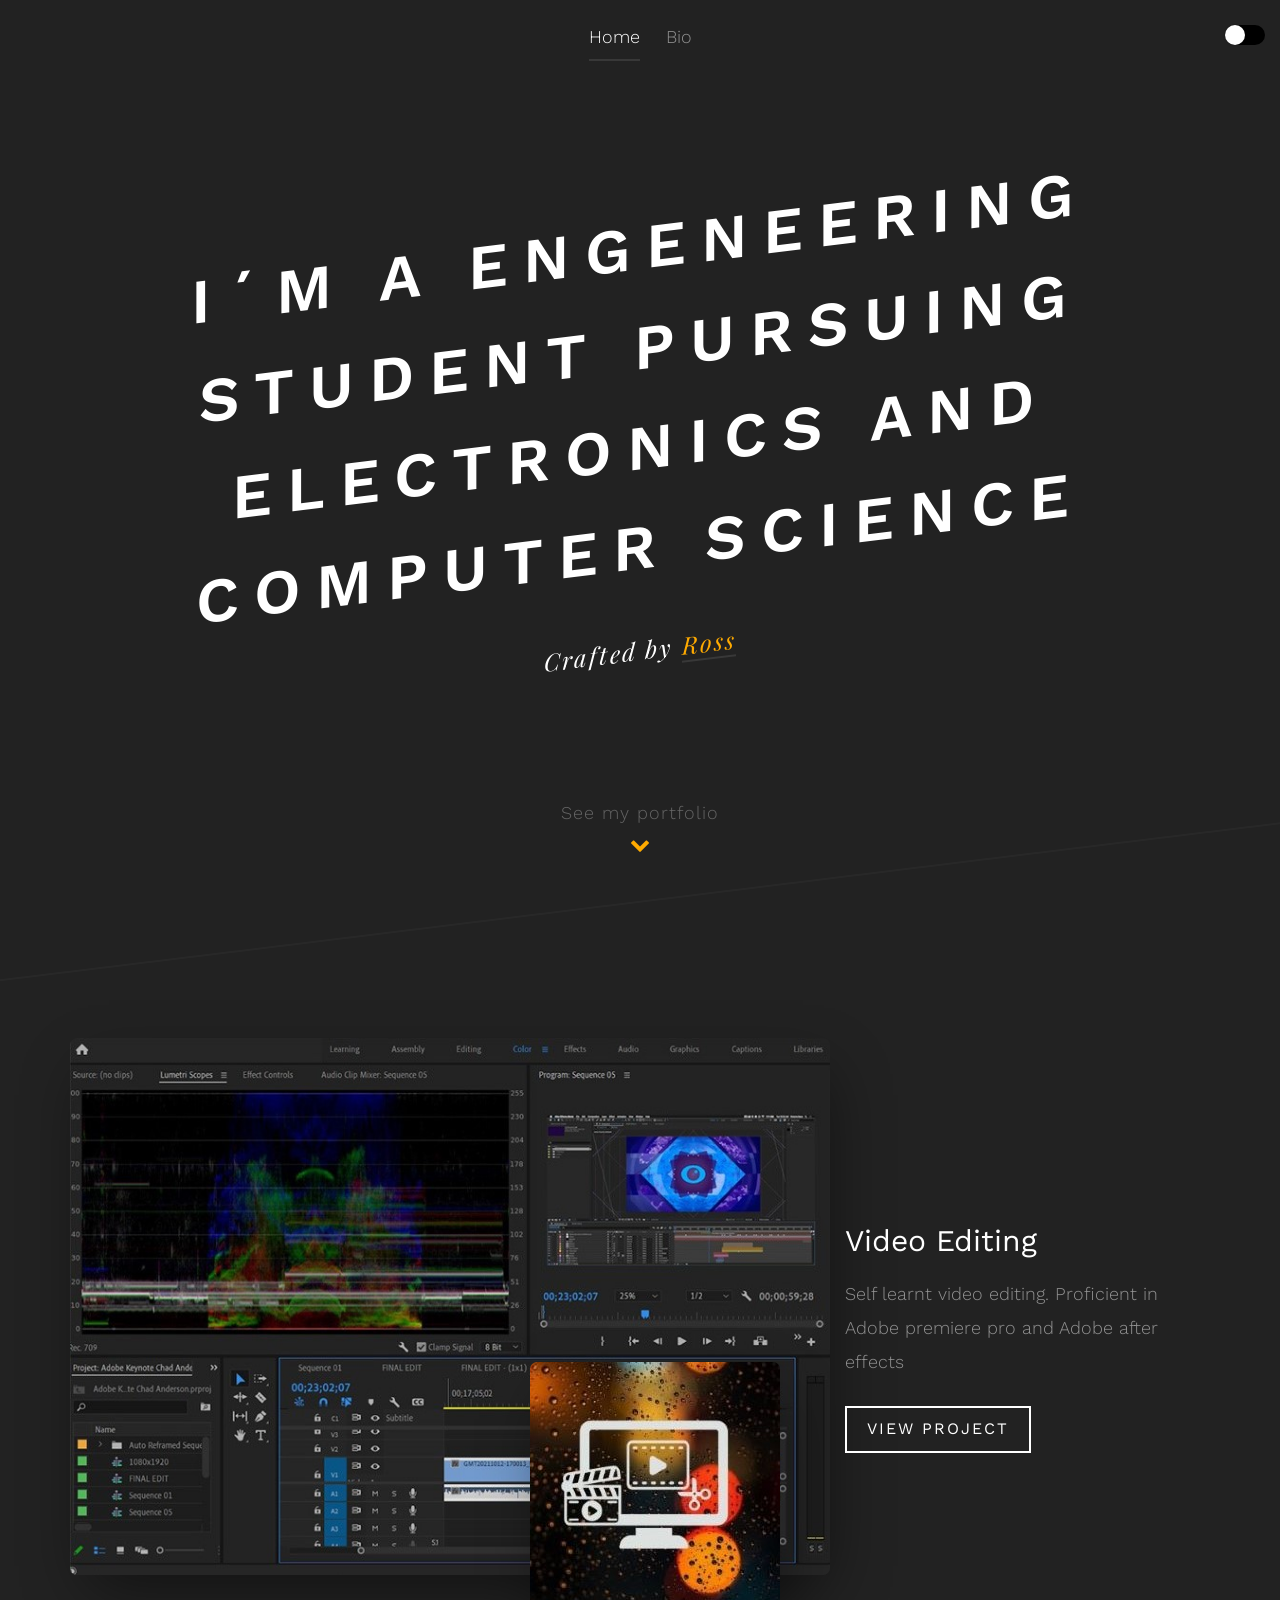
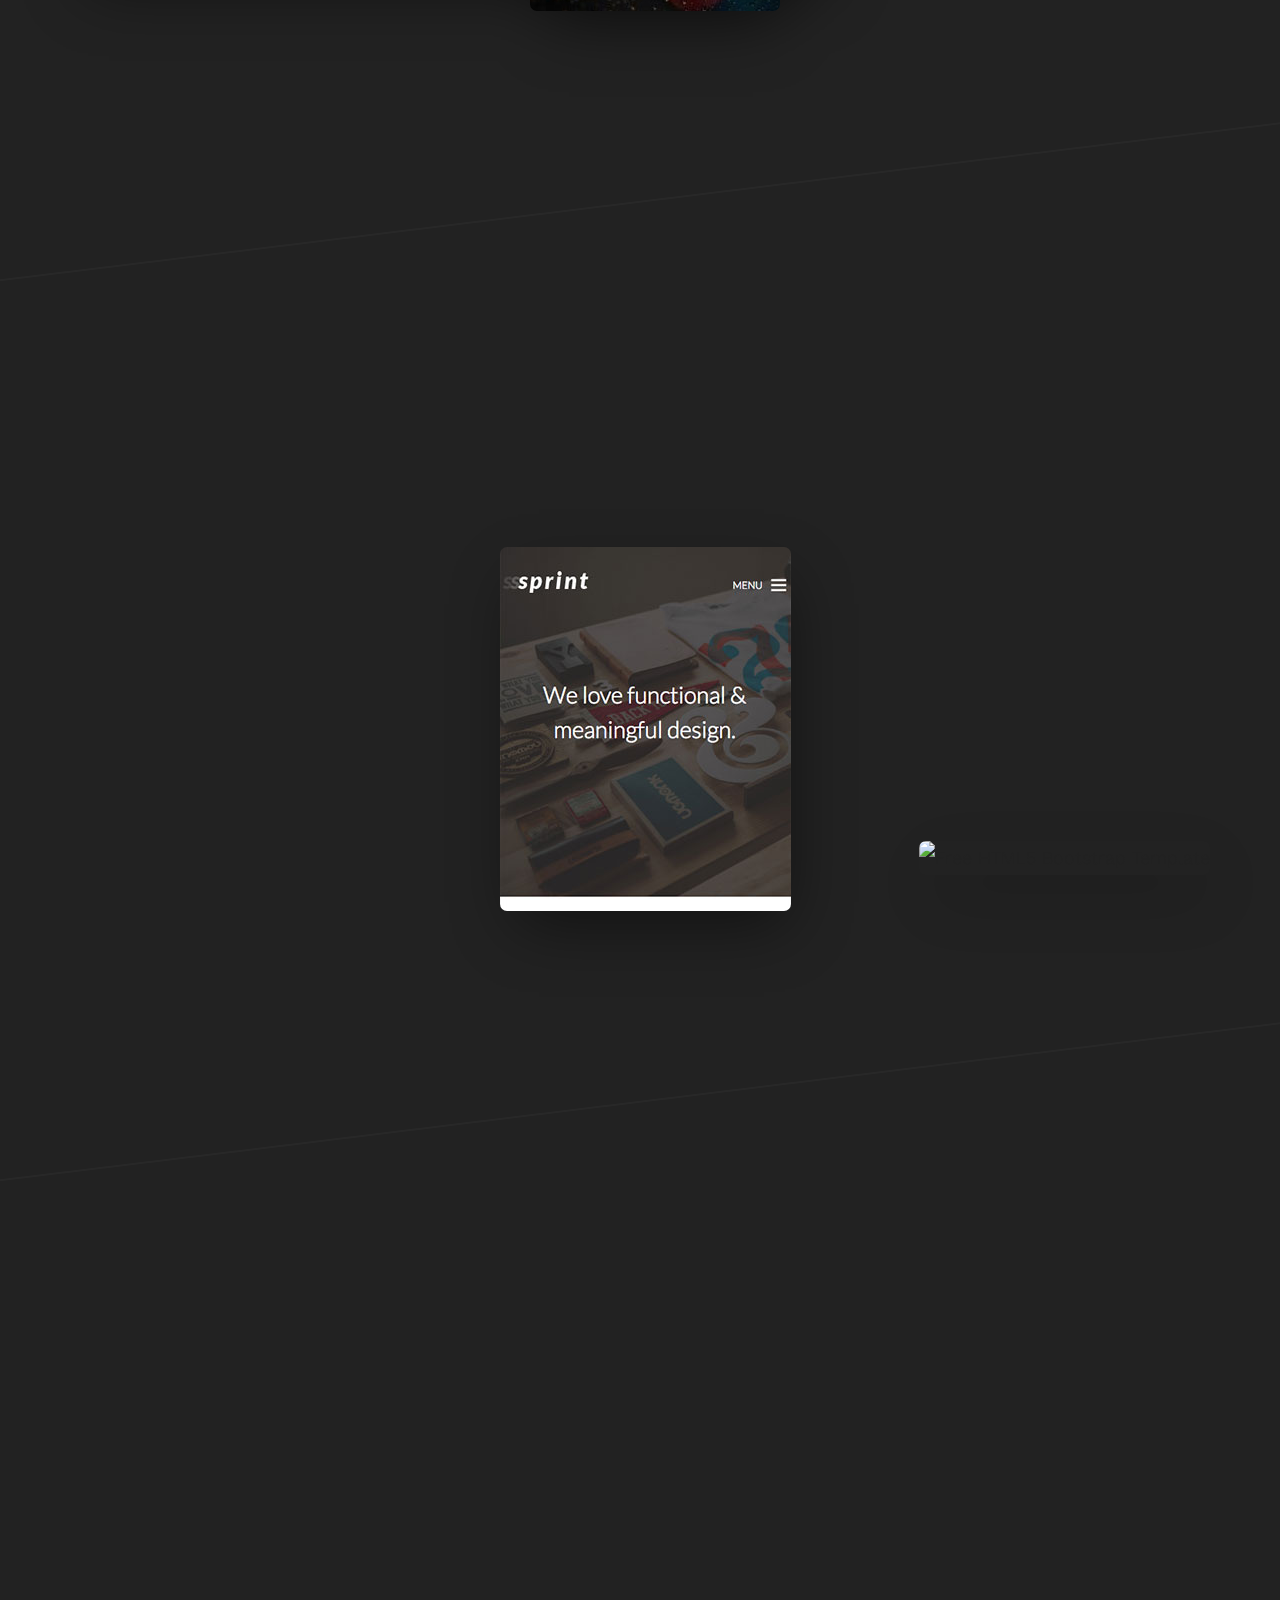
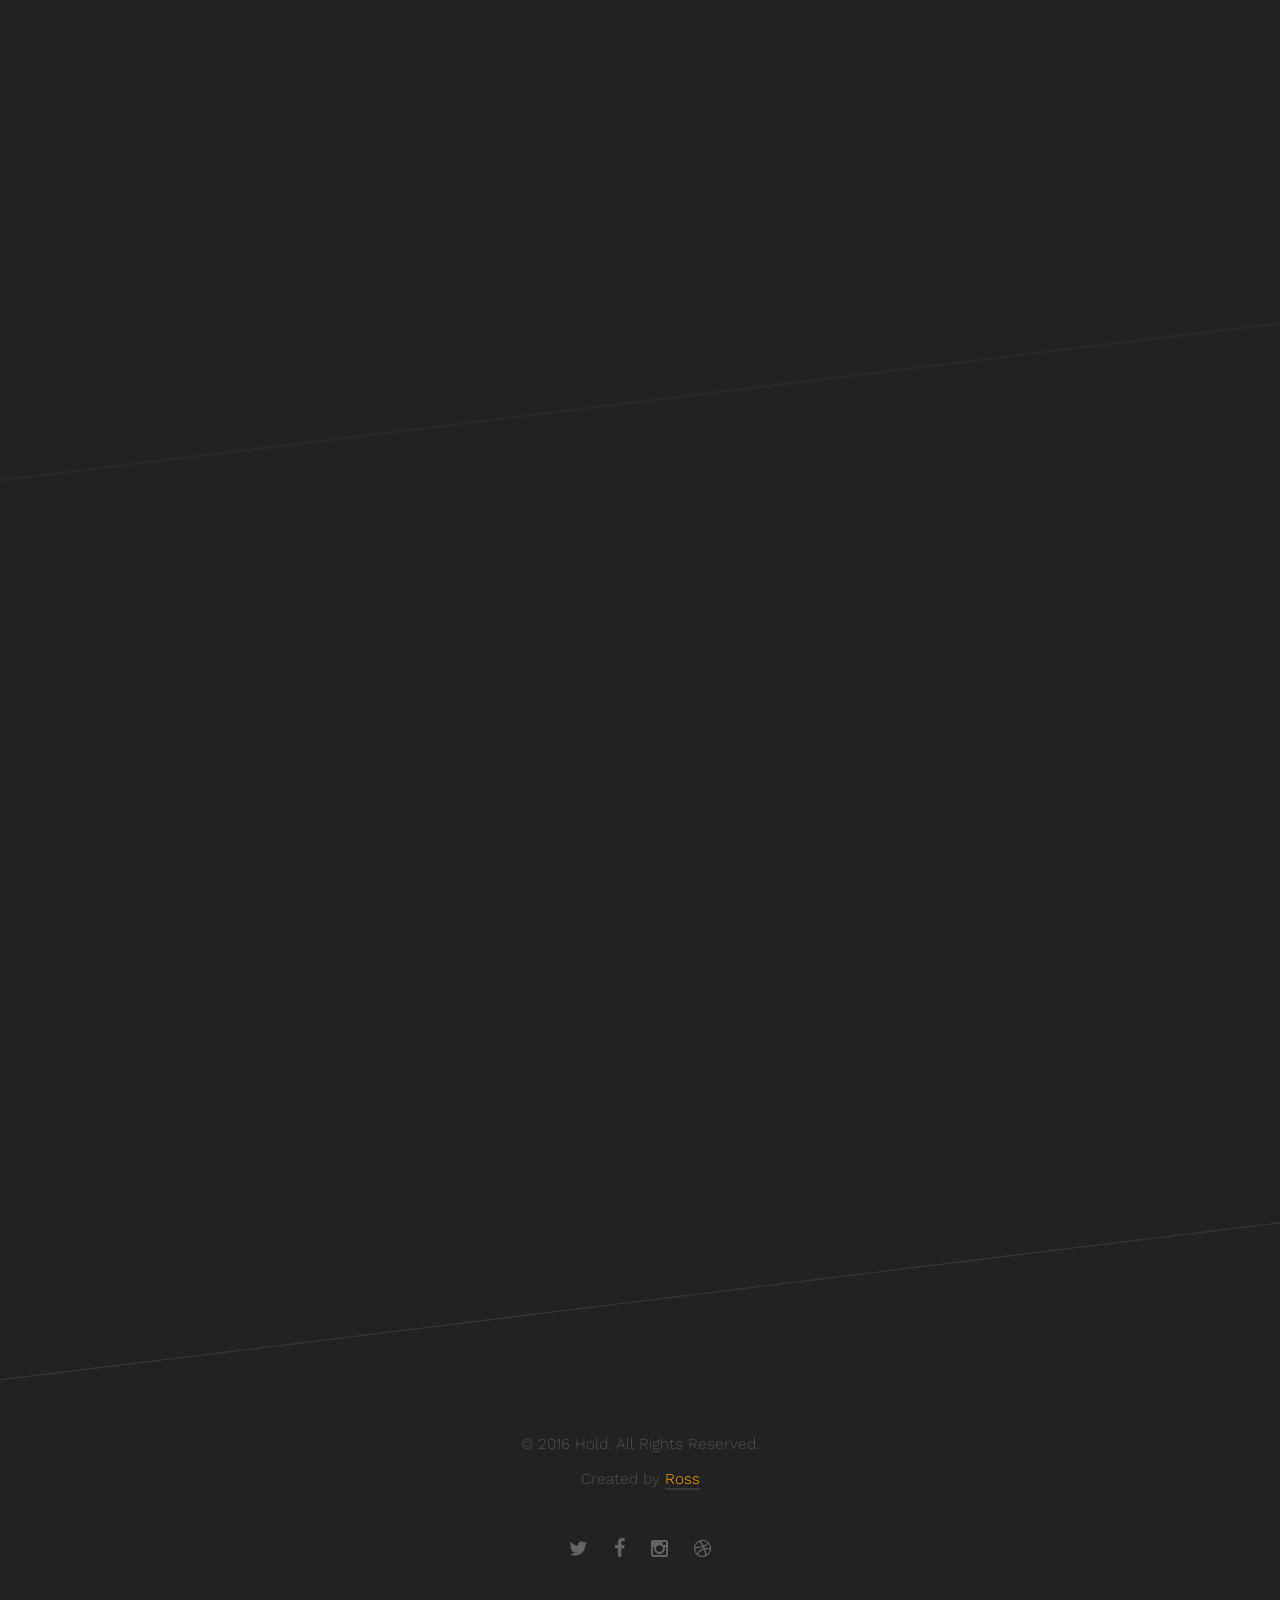
==== commit bbdb5197: "push" ====
--- a/index.html
+++ b/index.html
@@ -7,25 +7,8 @@
 	<head>
 	<meta charset="utf-8">
 	<meta http-equiv="X-UA-Compatible" content="IE=edge">
-	<!--<title>Hold &mdash; 100% Free Fully Responsive HTML5 Bootstrap Template by FREEHTML5.co</title>-->
 	<meta name="viewport" content="width=device-width, initial-scale=1">
-	<!--<meta name="description" content="Free HTML5 Bootstrap Template by FREEHTML5.CO" />-->
-	<!--<meta name="keywords" content="free html5, free template, free bootstrap, html5, css3, mobile first, responsive" />-->
 	<meta name="author" content="Fireloop" />
-
-  <!-- 
-	//////////////////////////////////////////////////////
-
-	FREE HTML5 TEMPLATE 
-	DESIGNED & DEVELOPED by FREEHTML5.CO
-		
-	Website: 		http://freehtml5.co/
-	Email: 			info@freehtml5.co
-	Twitter: 		http://twitter.com/fh5co
-	Facebook: 		https://www.facebook.com/fh5co
-
-	//////////////////////////////////////////////////////
-	 -->
 
   	<!-- Facebook and Twitter integration -->
 	<meta property="og:title" content=""/>
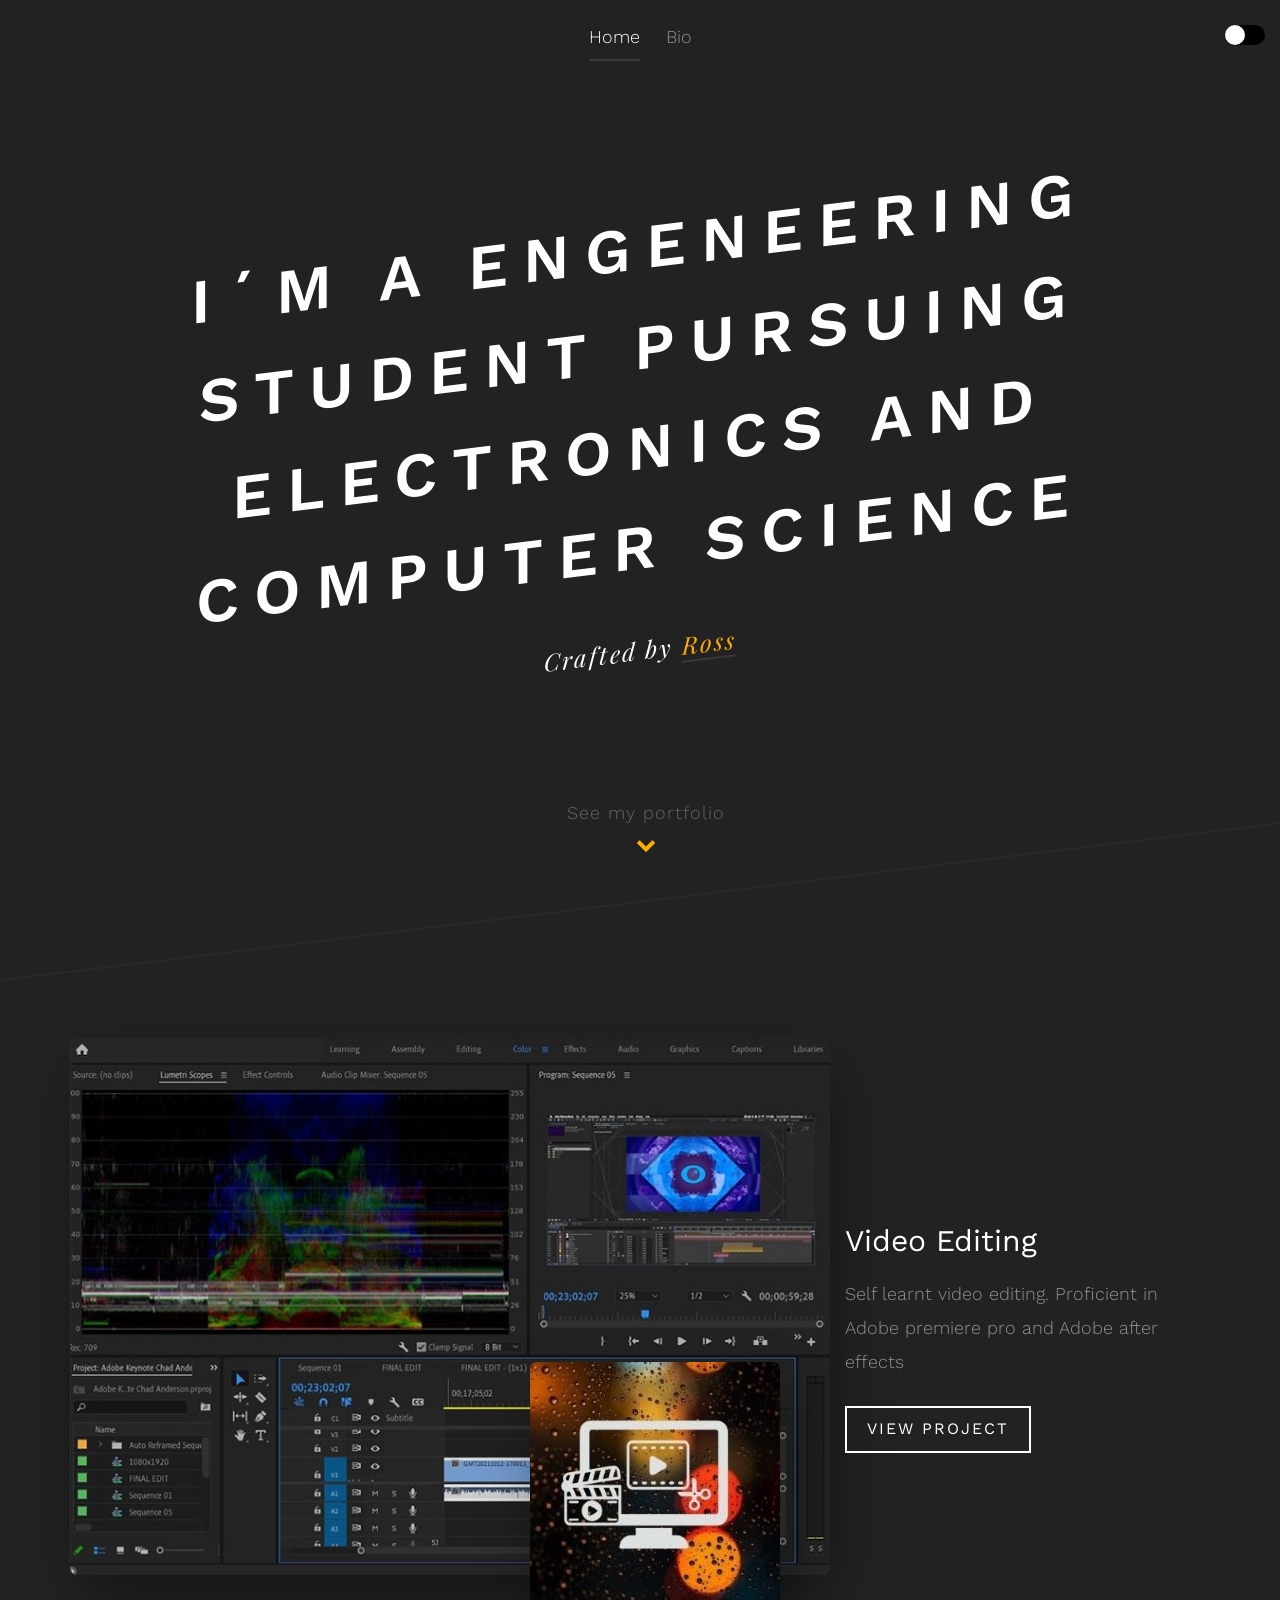
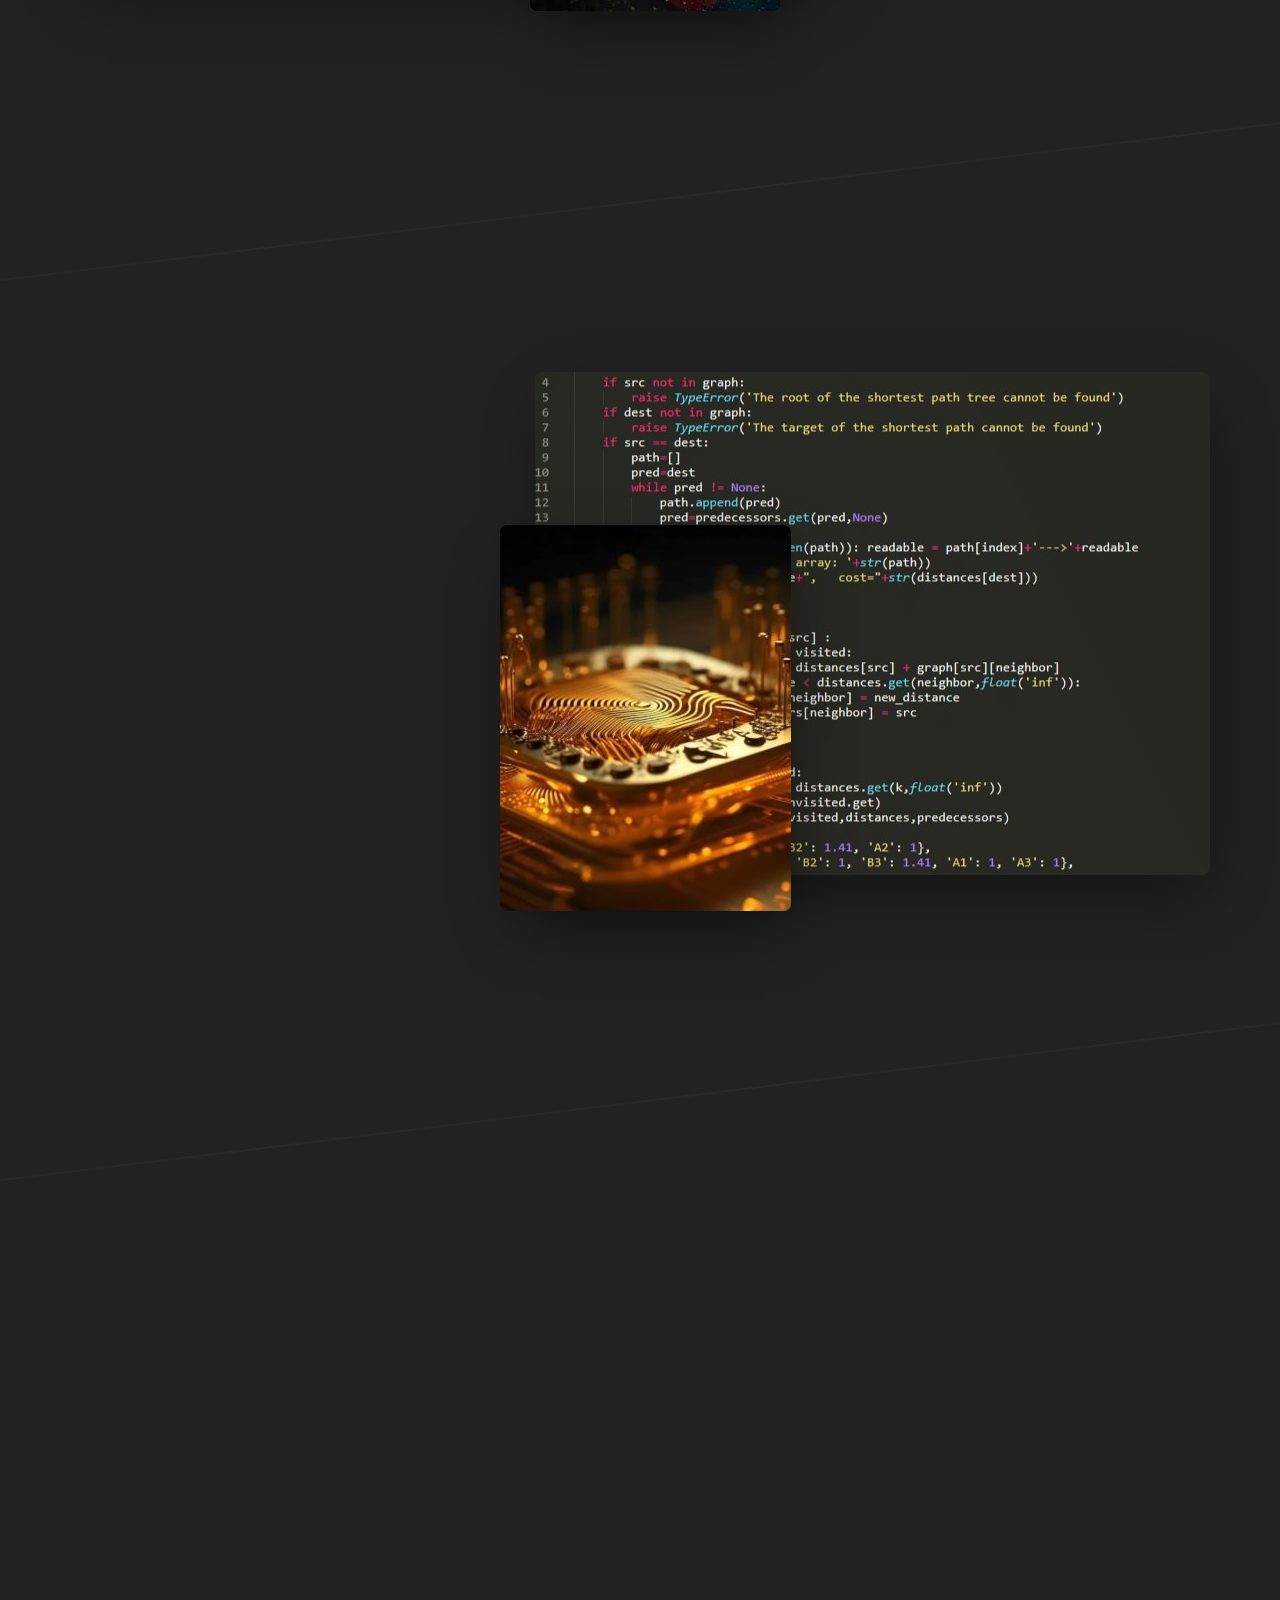
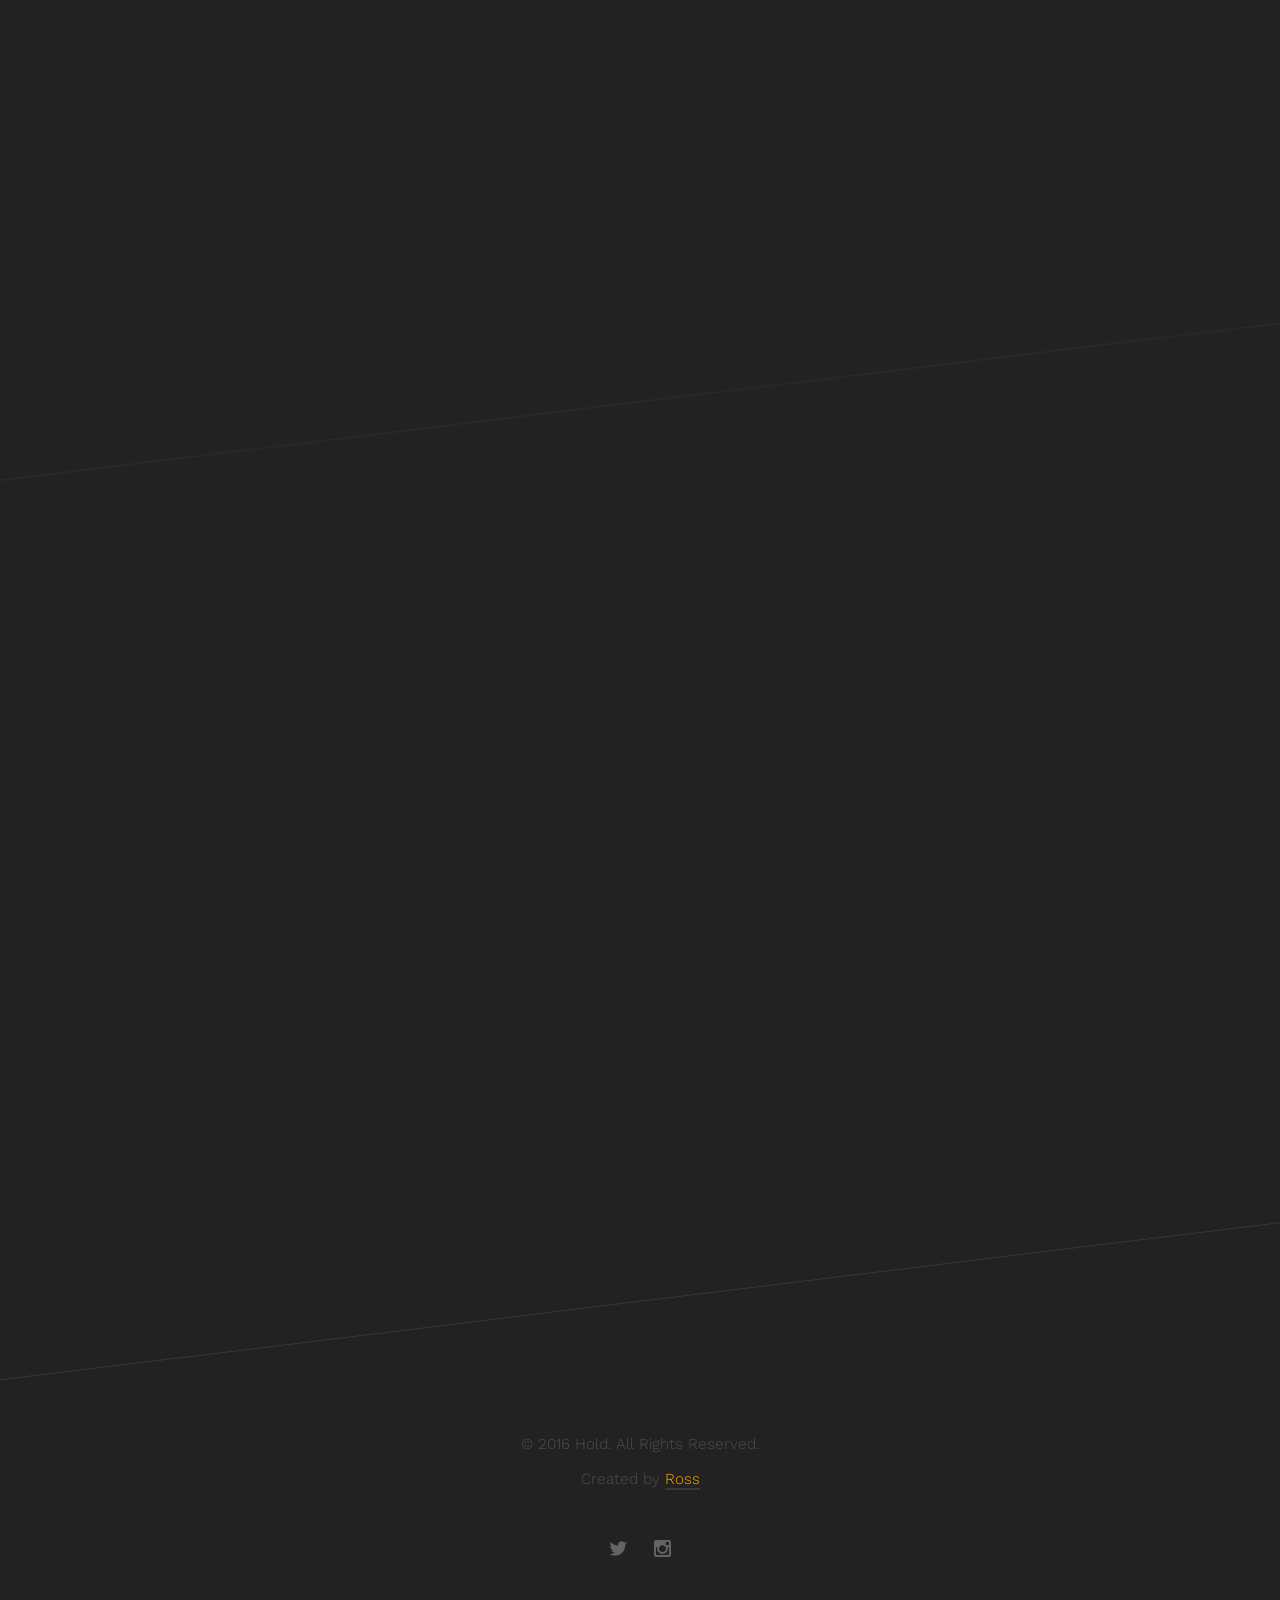
==== commit a4a560b8: "push" ====
--- a/index.html
+++ b/index.html
@@ -145,8 +145,8 @@
 						</div>
 					</div>
 					<div class="fh5co-text col-md-4 col-md-pull-8 animate-box">
-						<h2>Sprint for Portfolio</h2>
-						<p>Far far away, behind the word mountains, far from the countries Vokalia and Consonantia, there live the blind texts.</p>
+						<h2>Programming</h2>
+						<p>Proficient in C , C++ and Python with basic knowledge of java as well as html and css</p>
 						<p><a href="work_1.html" class="btn btn-light btn-outline transition">View Project</a></p>
 					</div>
 				</div>
@@ -206,14 +206,8 @@
 								<a href="#"><i class="icon-twitter"></i></a>
 							</li>
 							<li>
-								<a href="#"><i class="icon-facebook"></i></a>
-							</li>
-							<li>
 								<a href="#"><i class="icon-instagram"></i></a>
 							</li>
-							<li>
-								<a href="#"><i class="icon-dribbble"></i></a>
-							</li>
 						</ul>
 					</div>
 				</div>
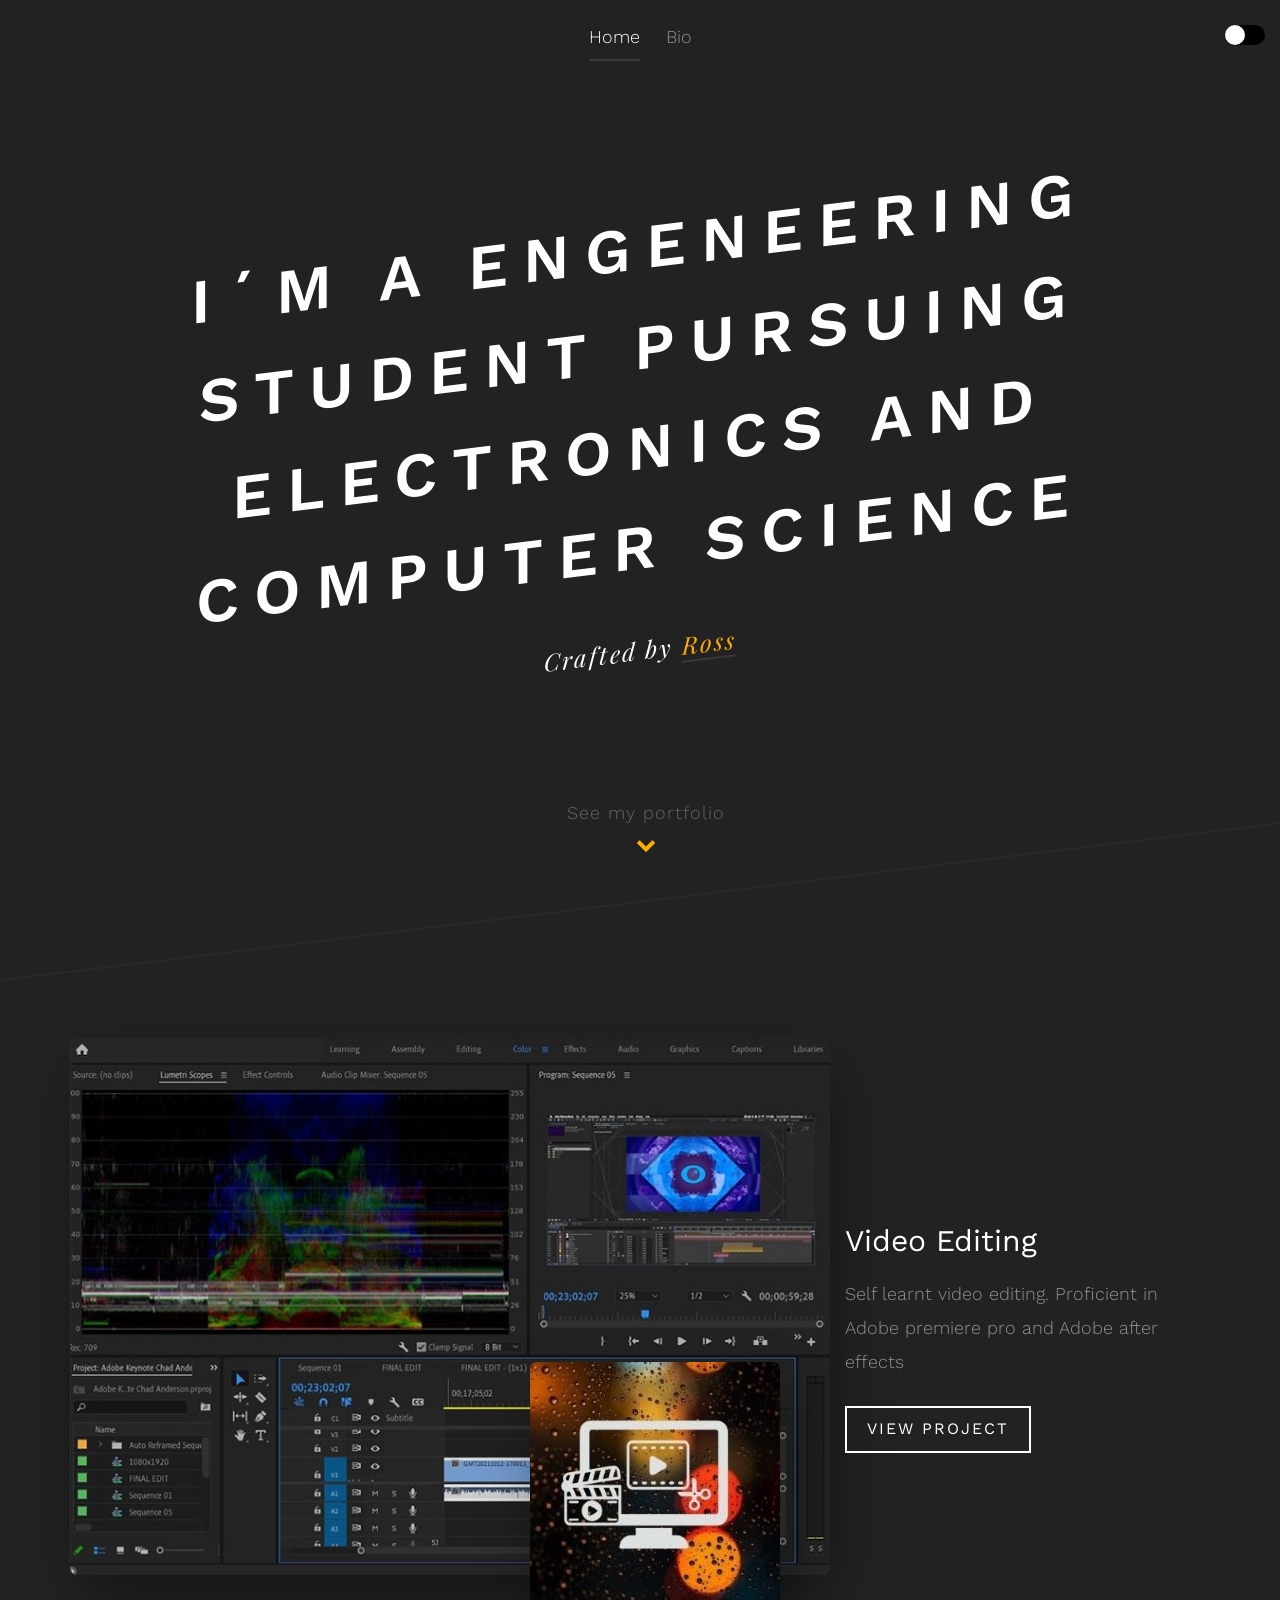
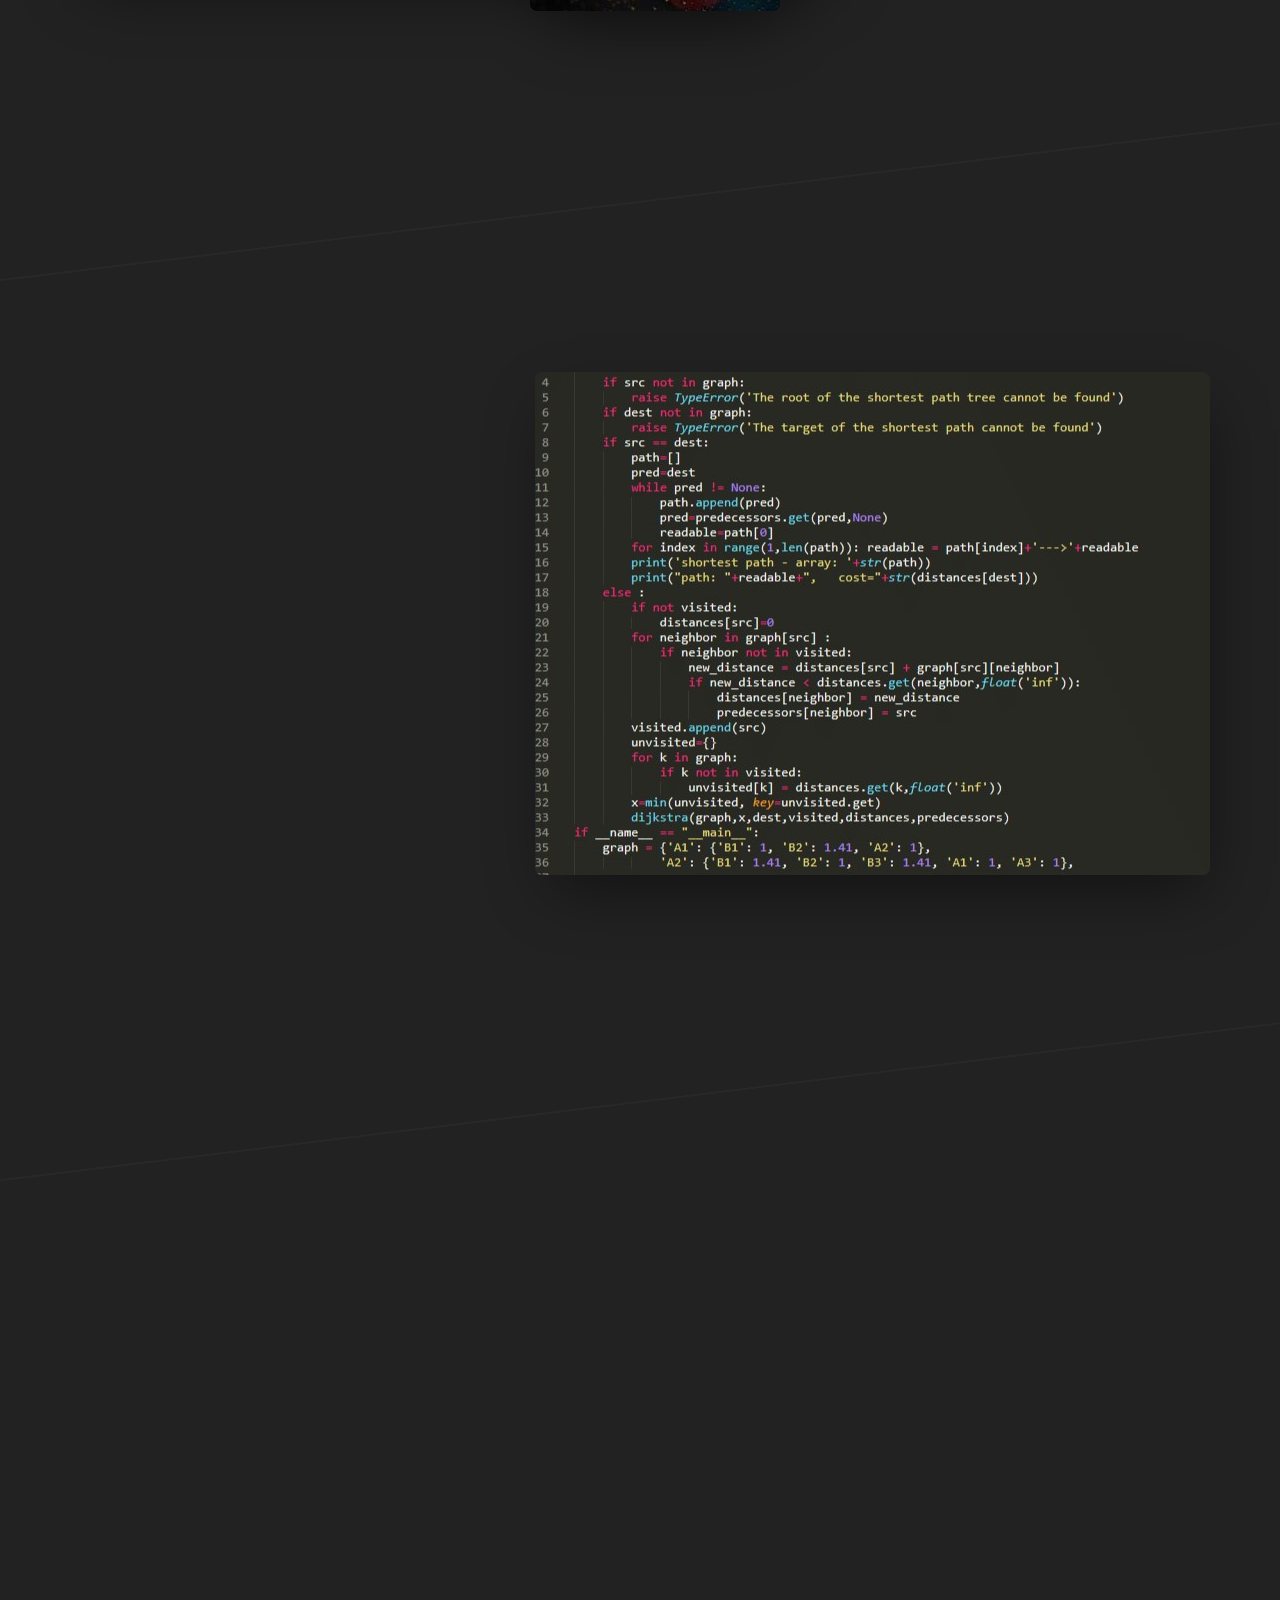
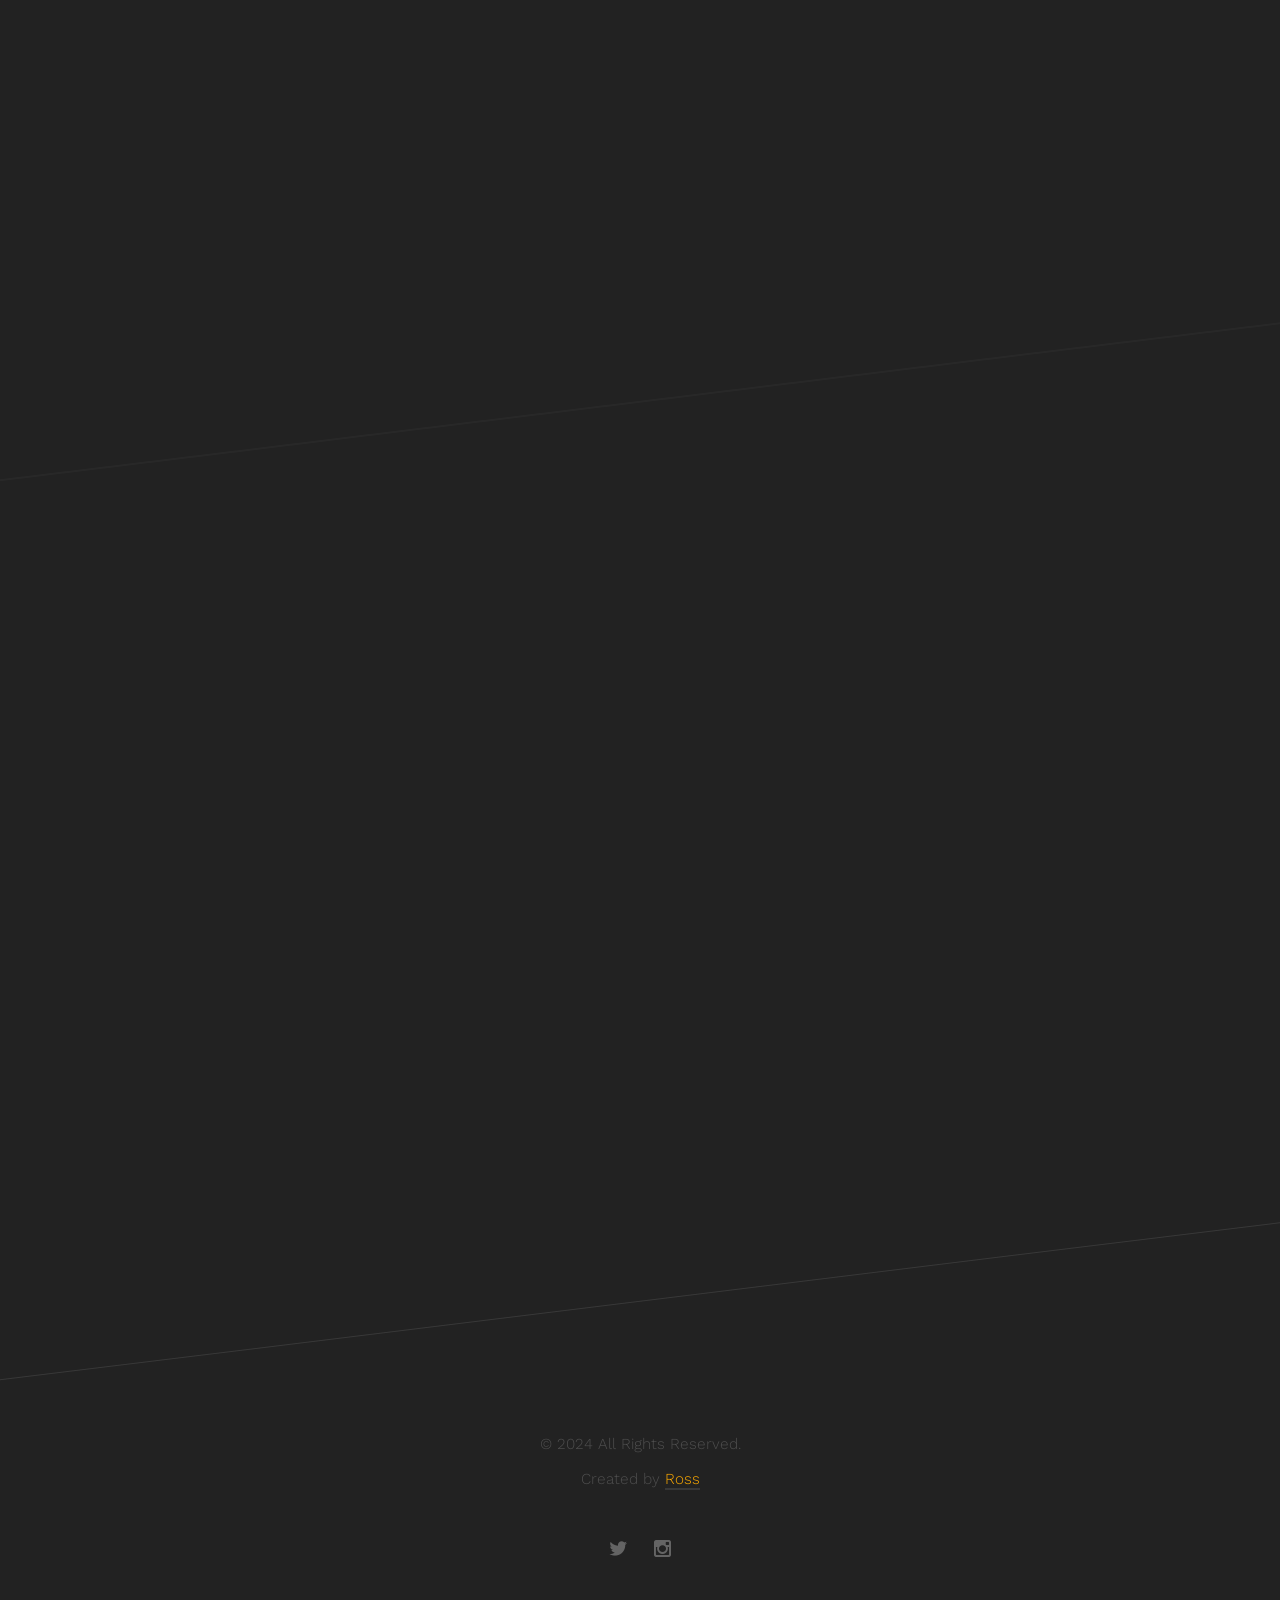
==== commit d4a55007: "update index" ====
--- a/index.html
+++ b/index.html
@@ -200,7 +200,7 @@
 			<div class="container">
 				<div class="row">
 					<div class="col-md-12 text-center">
-						<p><small>&copy; 2016 Hold. All Rights Reserved. <br> Created by <a href="https://github.com/Ross0907" target="_blank">Ross</a></a> </small> </p>
+						<p><small>&copy; 2024 All Rights Reserved. <br> Created by <a href="https://github.com/Ross0907" target="_blank">Ross</a></a> </small> </p>
 						<ul class="fh5co-social">
 							<li>
 								<a href="#"><i class="icon-twitter"></i></a>
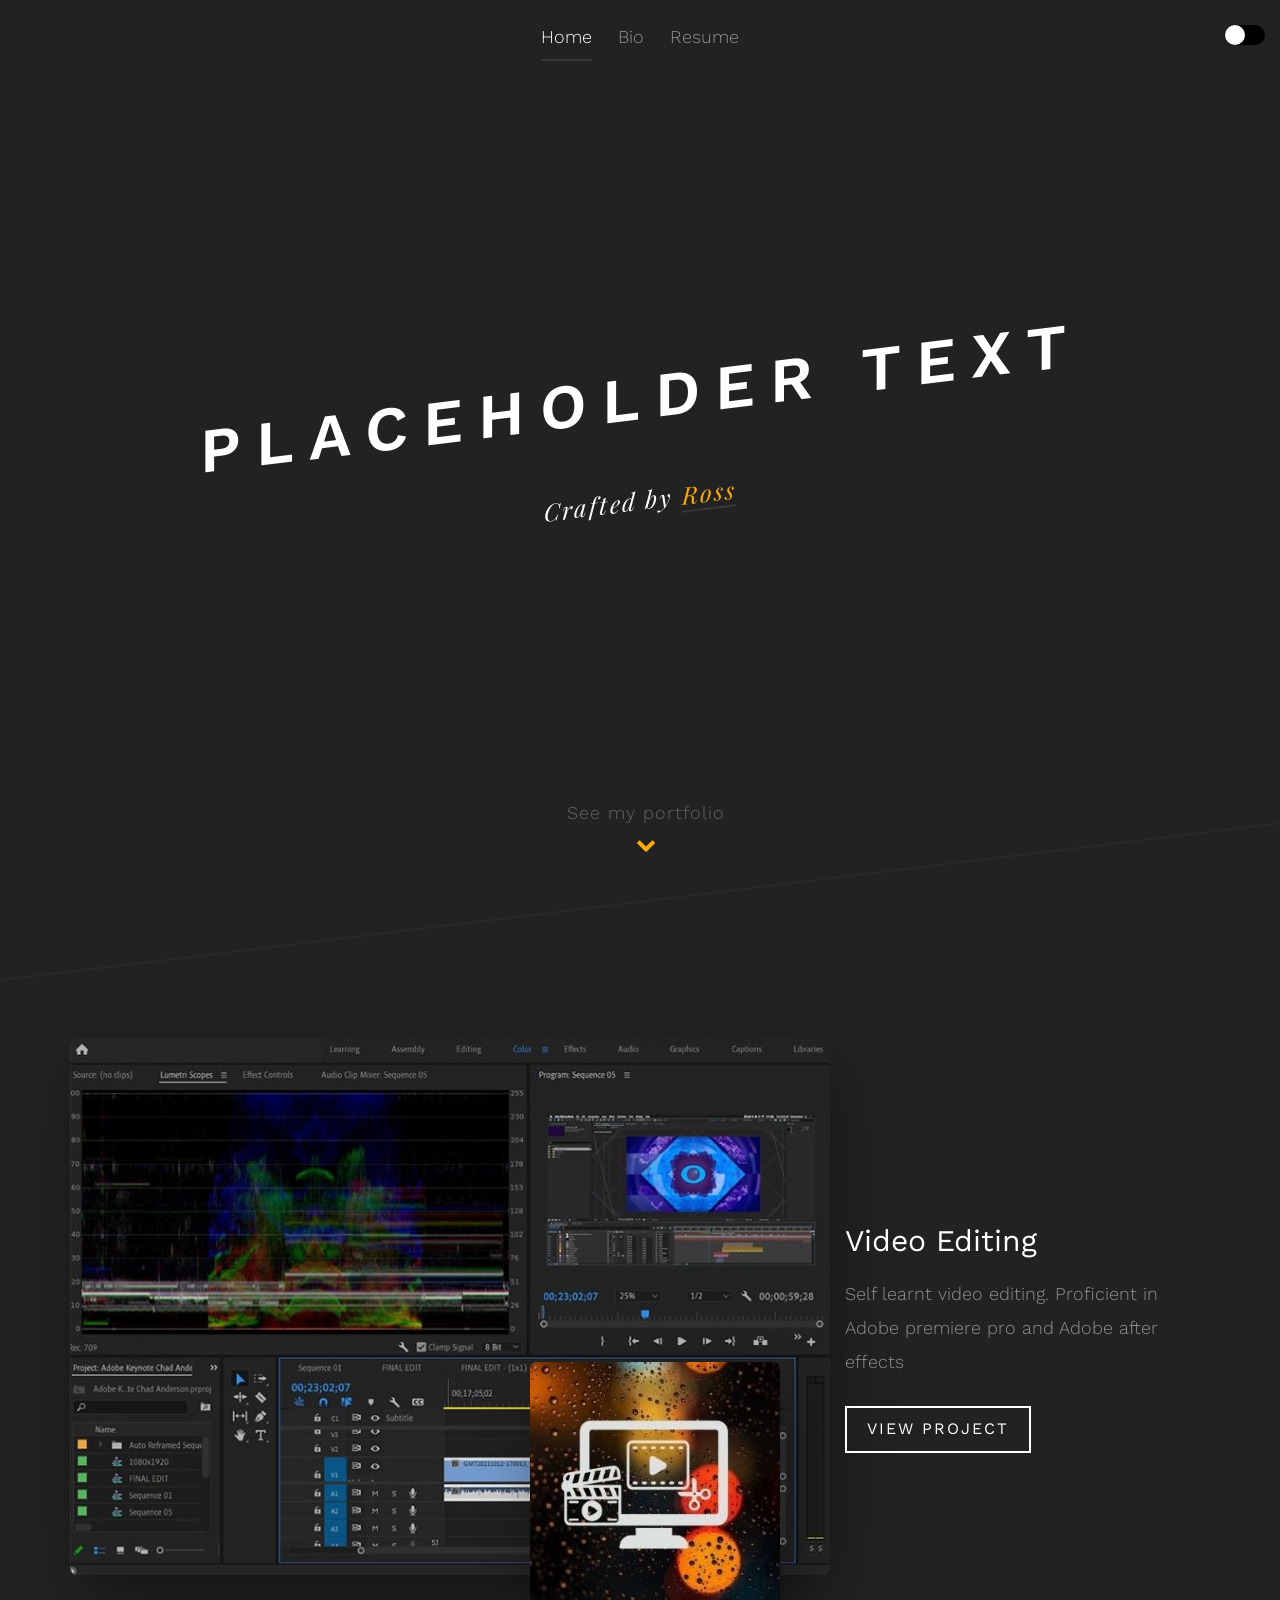
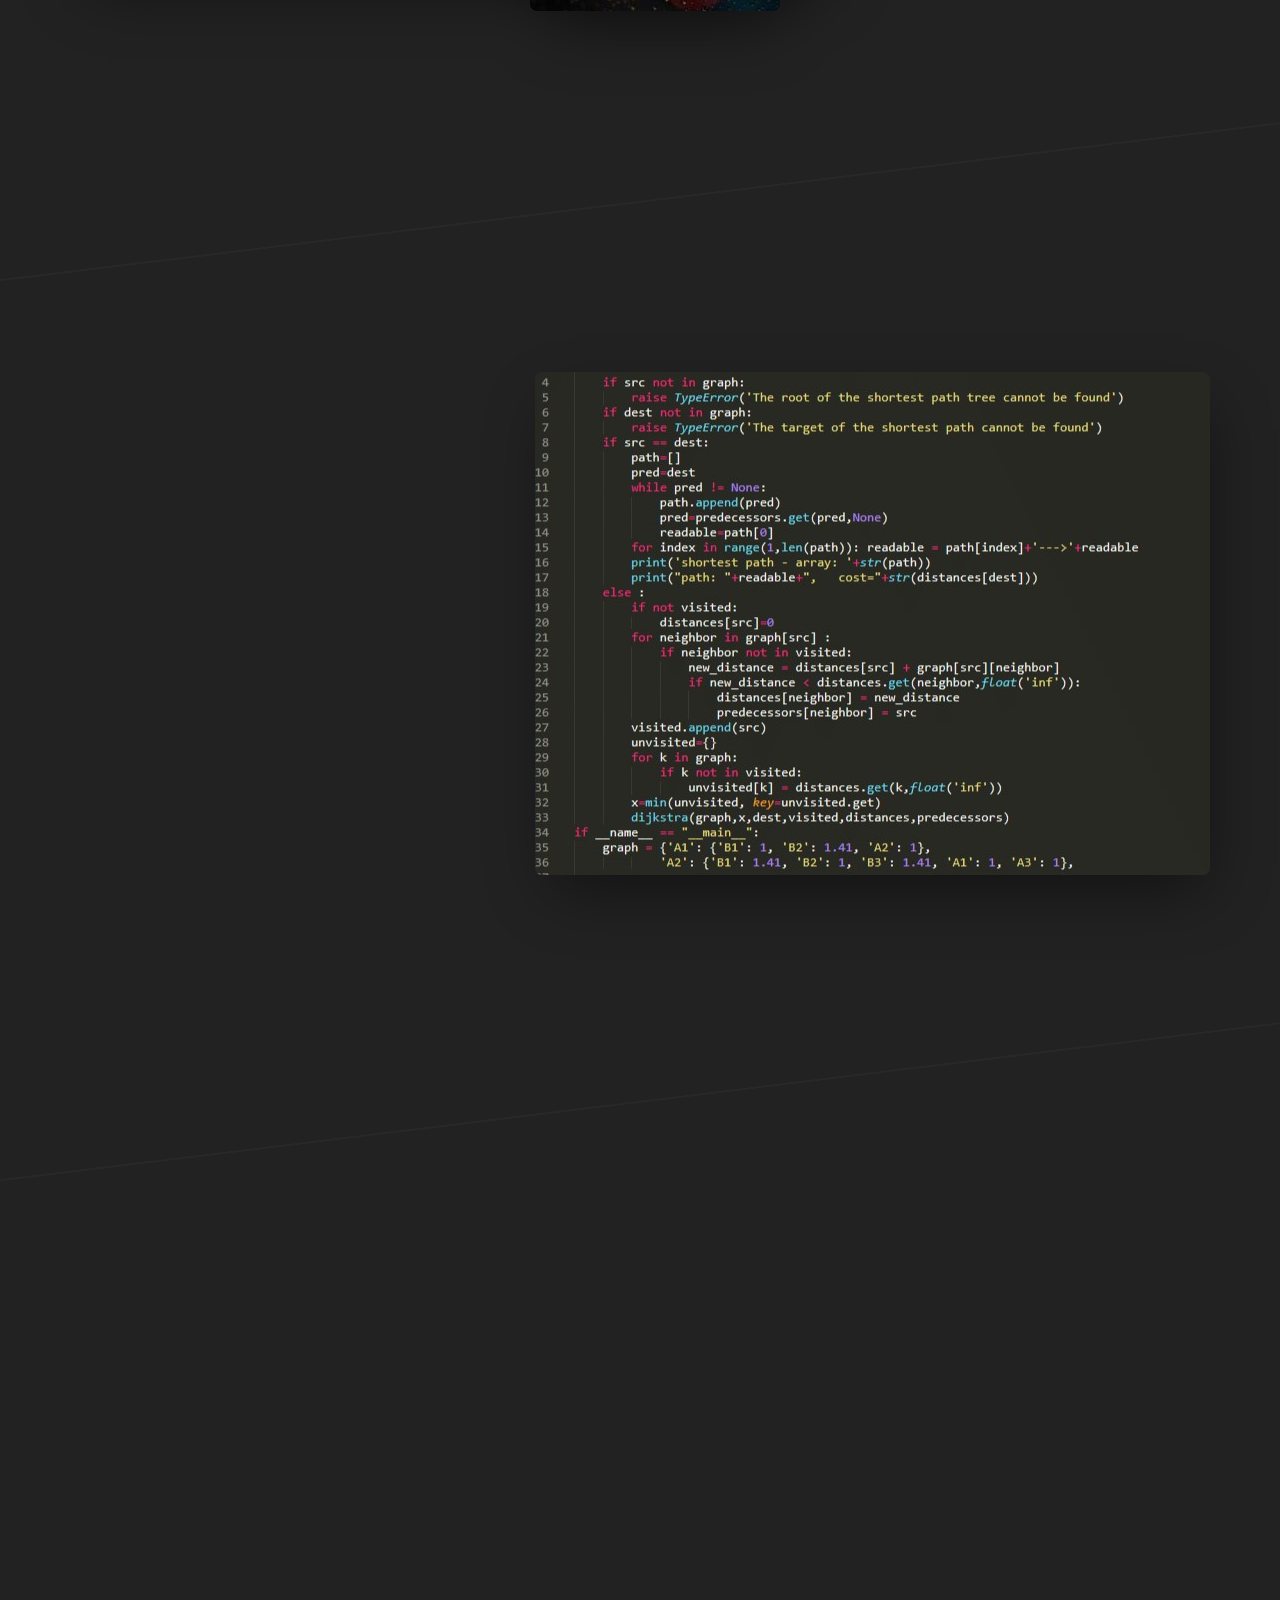
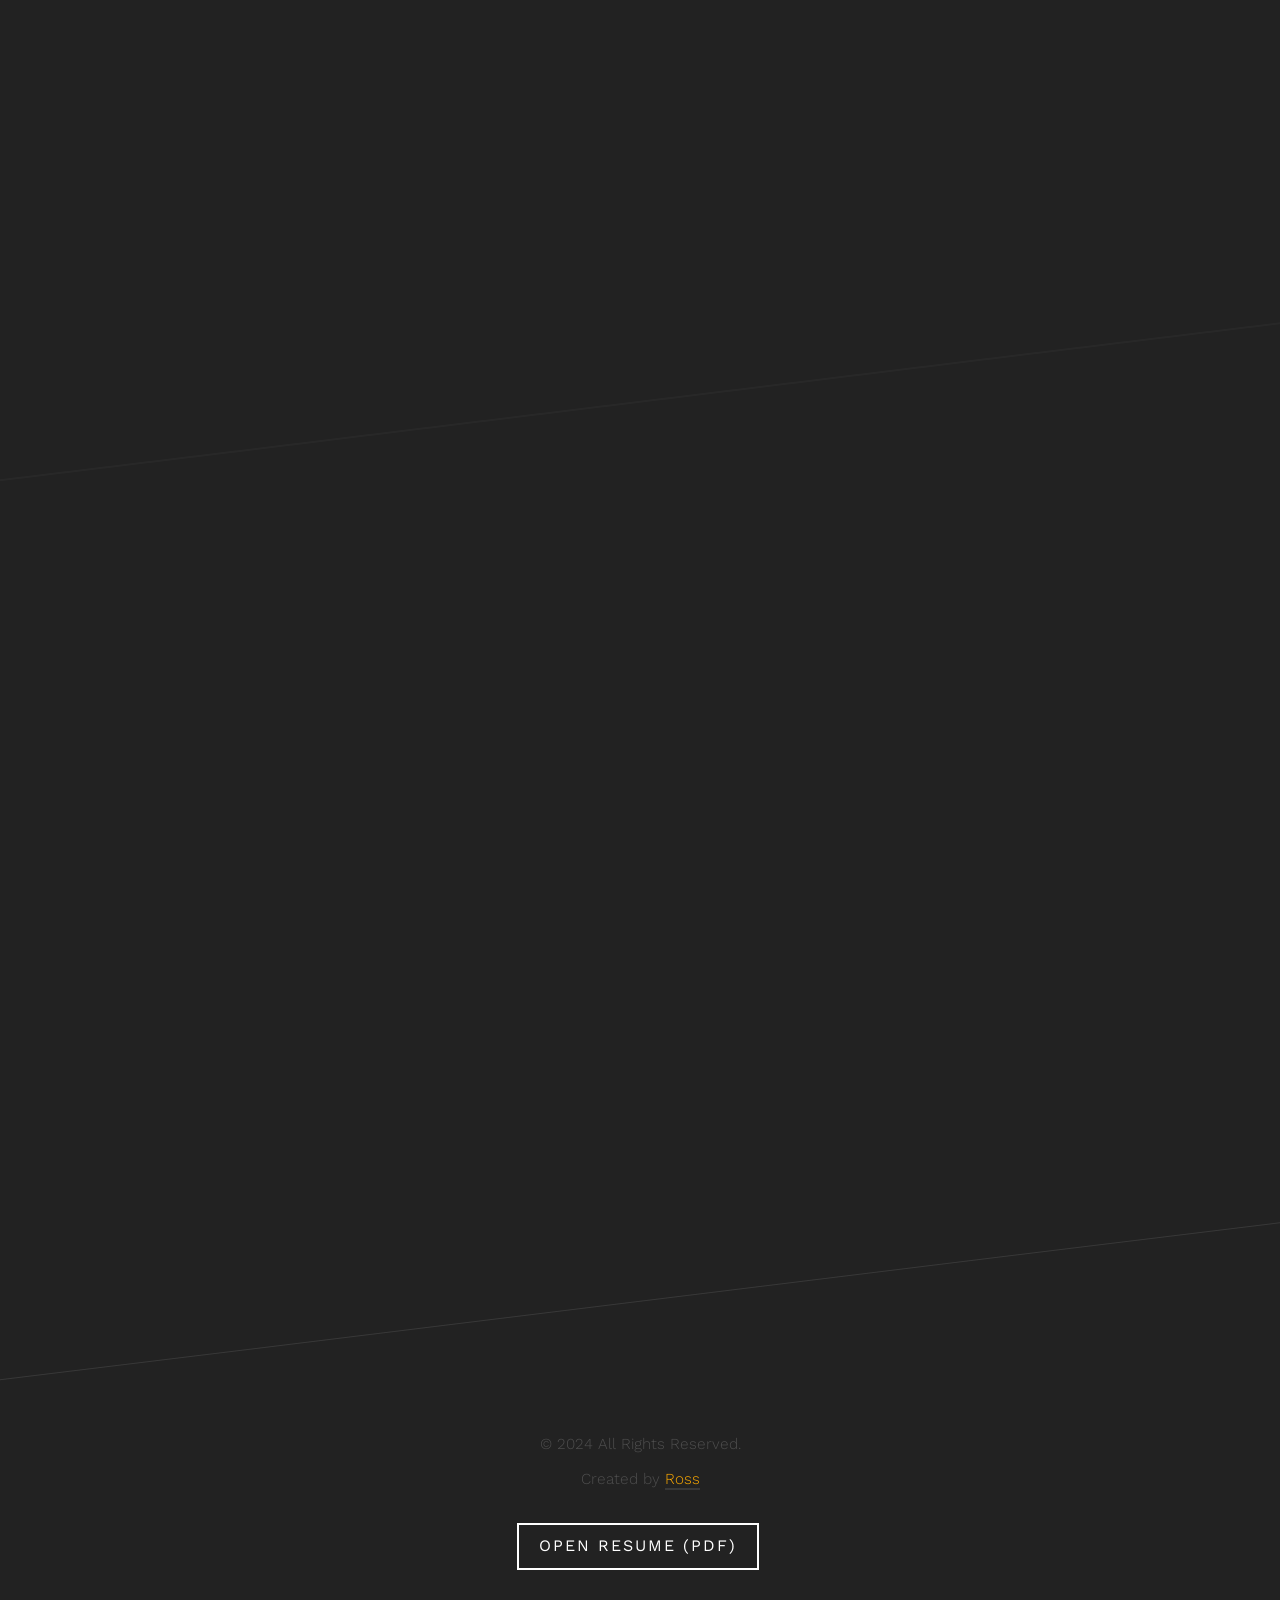
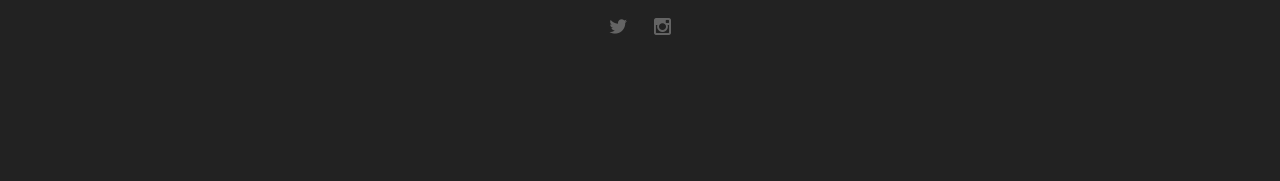
==== commit aaa87829: "update site" ====
--- a/index.html
+++ b/index.html
@@ -89,6 +89,7 @@
 			<ul>
 				<li class="animate-box fh5co-active"><a href="index.html" class="transition">Home</a></li>
 				<li class="animate-box"><a href="about.html" class="transition">Bio</a></li>
+				<li class="animate-box"><a href="resume.pdf" class="transition" target="_blank" rel="noopener">Resume</a></li>
 			</ul>
 			<a class="style-toggle js-style-toggle" data-style="default" href="#">
 				<span class="fh5co-circle"></span>
@@ -99,7 +100,7 @@
 			<div class="container">
 				<div class="fh5co-text-wrap animate-box">
 					<div class="fh5co-intro-text">
-						<h1>I&acute;m a Engeneering Student pursuing Electronics and Computer Science</h1>
+						<h1>Placeholder text</h1>
 						<h2>Crafted by <a href="https://github.com/Ross0907" target="_blank">Ross</a></h2>
 					</div>
 				</div>
@@ -167,8 +168,8 @@
 						</div>
 					</div>
 					<div class="fh5co-text col-md-4 animate-box">
-						<h2>Display for Business Website</h2>
-						<p>Far far away, behind the word mountains, far from the countries Vokalia and Consonantia, there live the blind texts.</p>
+						<h2>Other Works</h2>
+						<p>text</p>
 						<p><a href="work_1.html" class="btn btn-light btn-outline transition">View Project</a></p>
 					</div>
 				</div>
@@ -201,6 +202,7 @@
 				<div class="row">
 					<div class="col-md-12 text-center">
 						<p><small>&copy; 2024 All Rights Reserved. <br> Created by <a href="https://github.com/Ross0907" target="_blank">Ross</a></a> </small> </p>
+						<p><a href="resume.pdf" target="_blank" rel="noopener" class="btn btn-light btn-outline transition">Open Resume (PDF)</a></p>
 						<ul class="fh5co-social">
 							<li>
 								<a href="#"><i class="icon-twitter"></i></a>
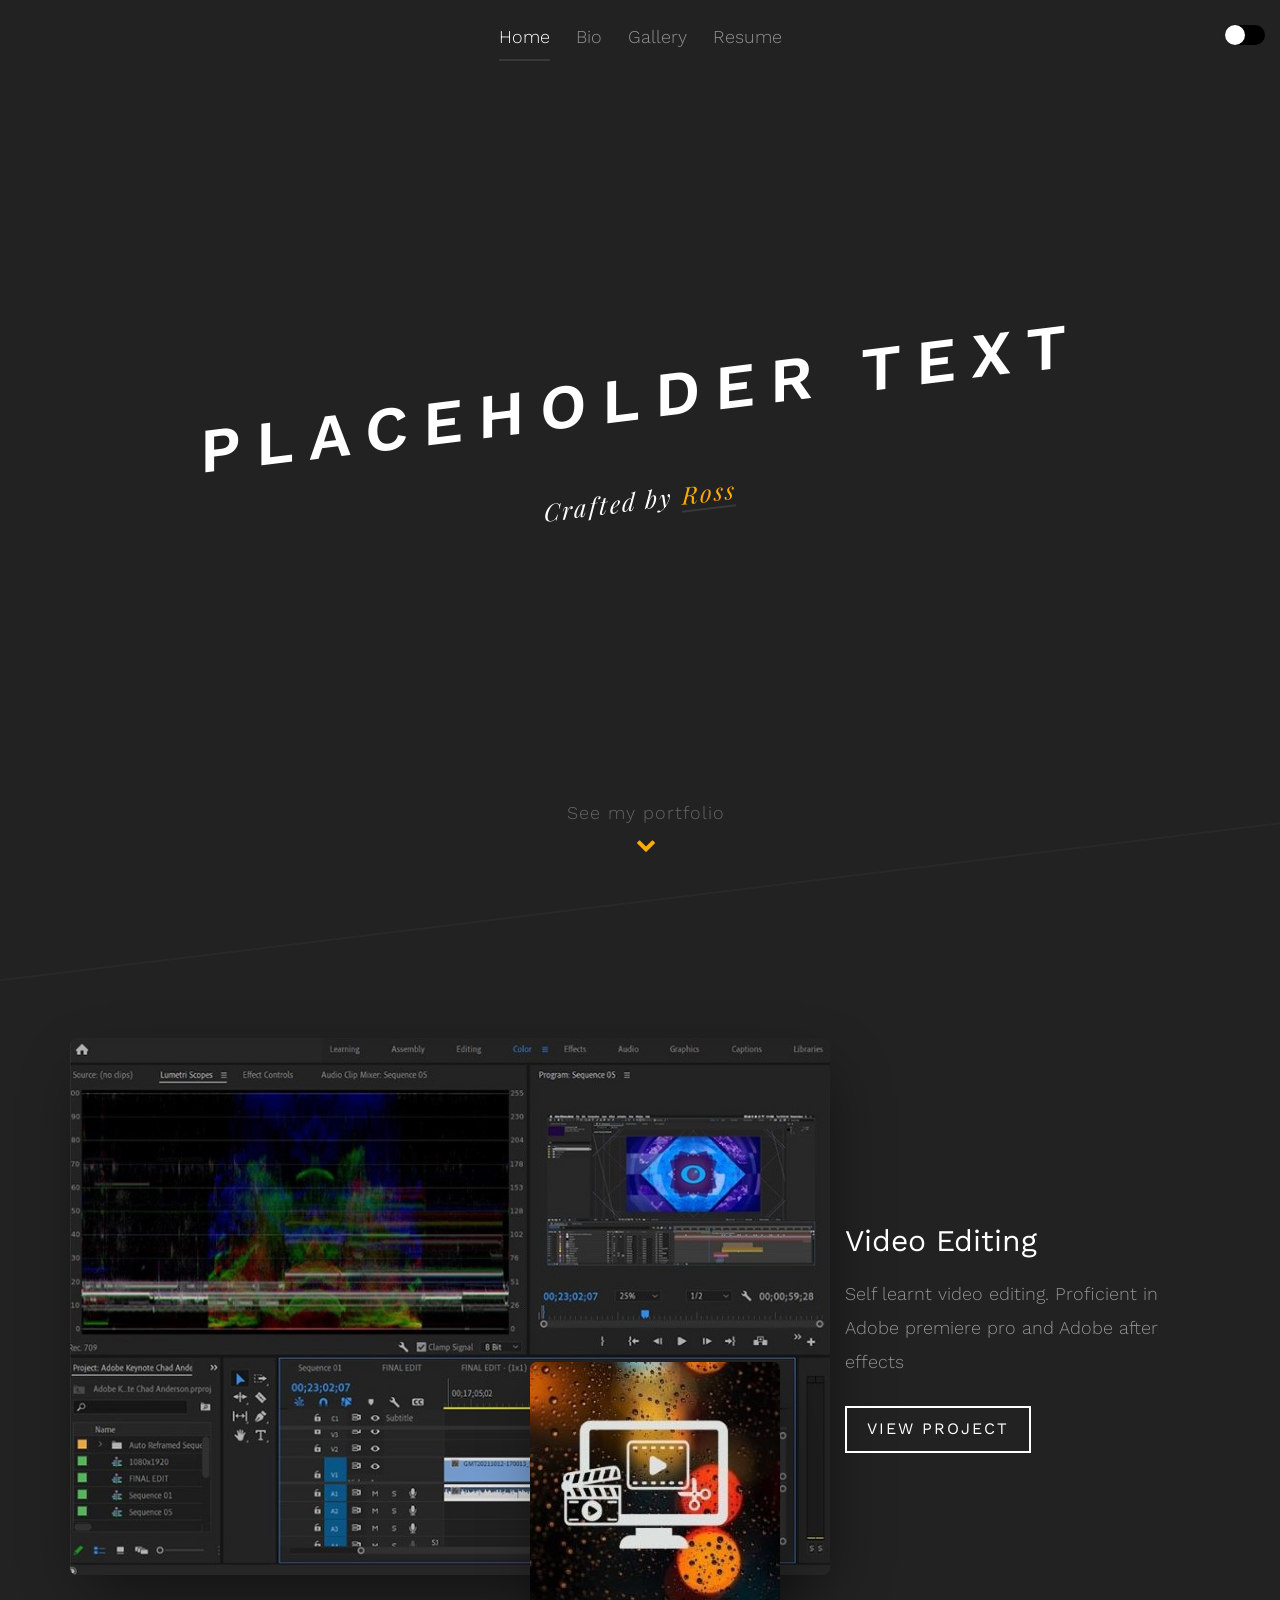
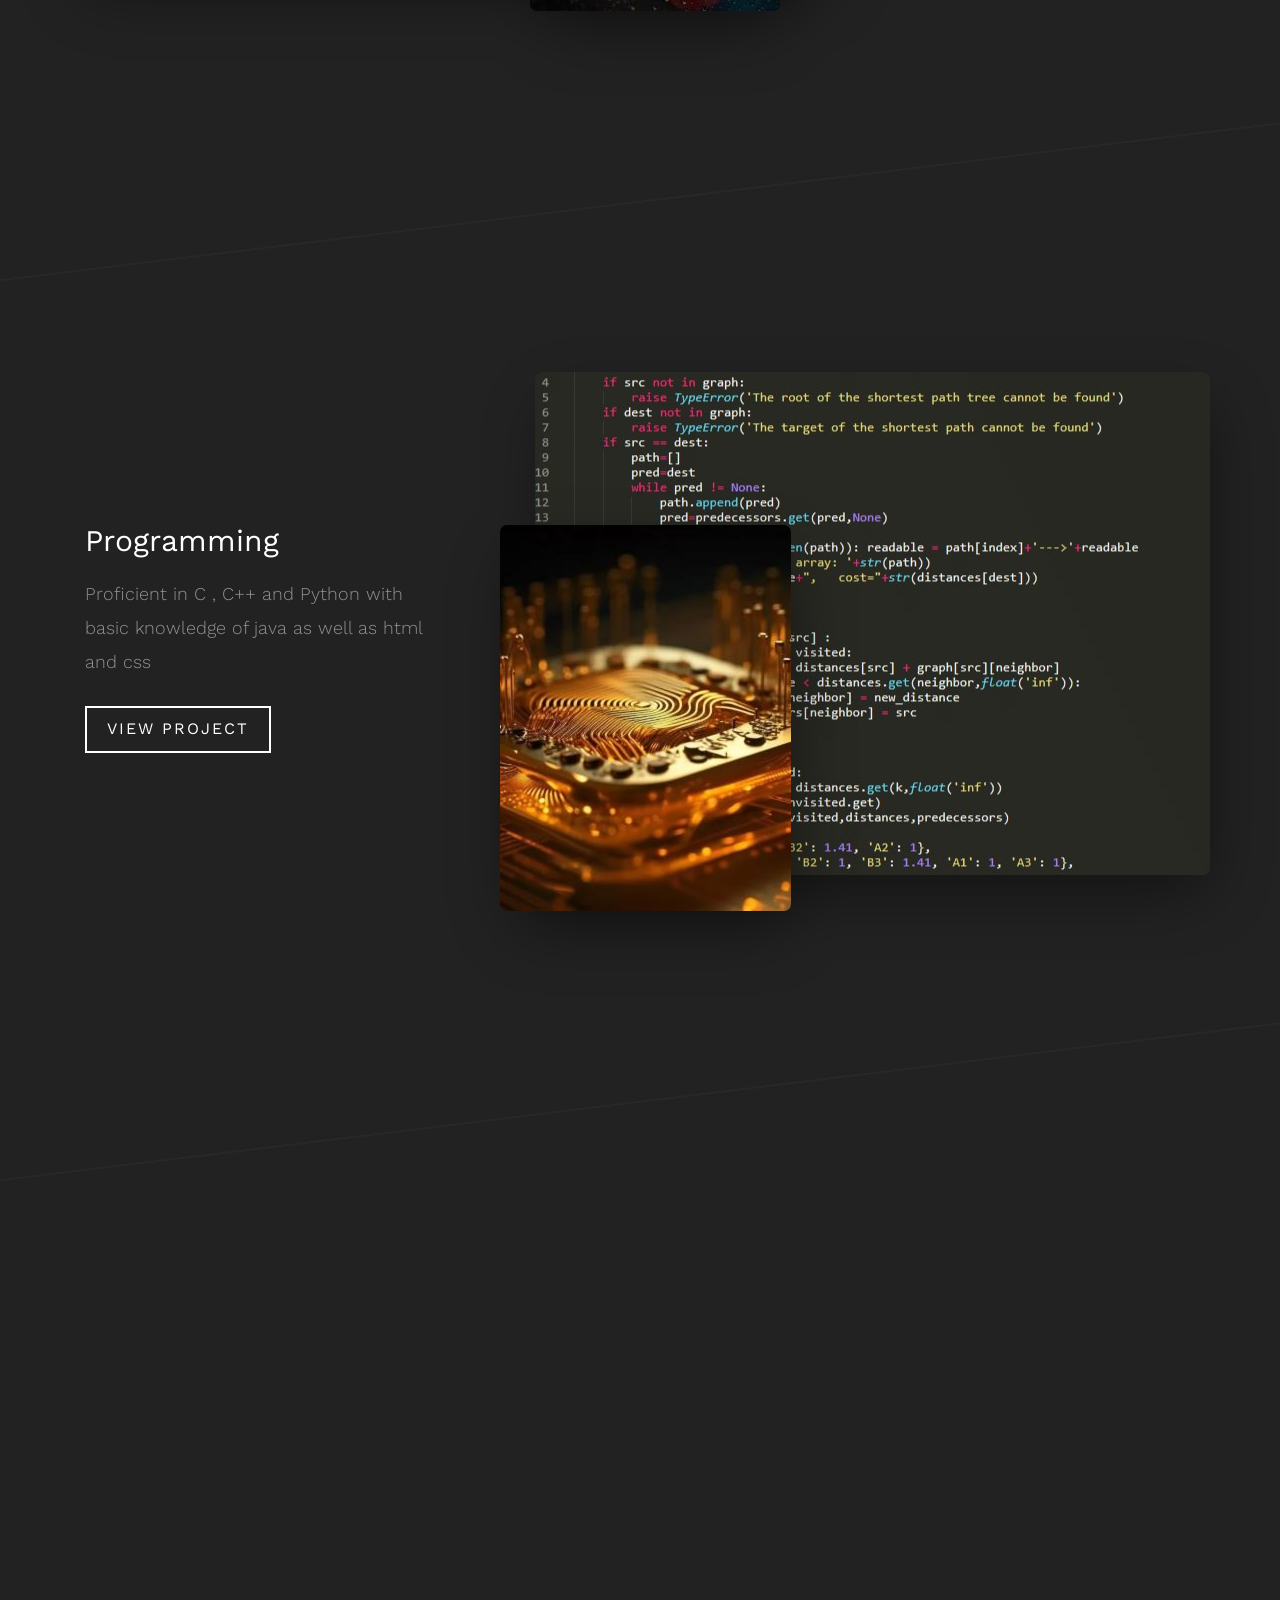
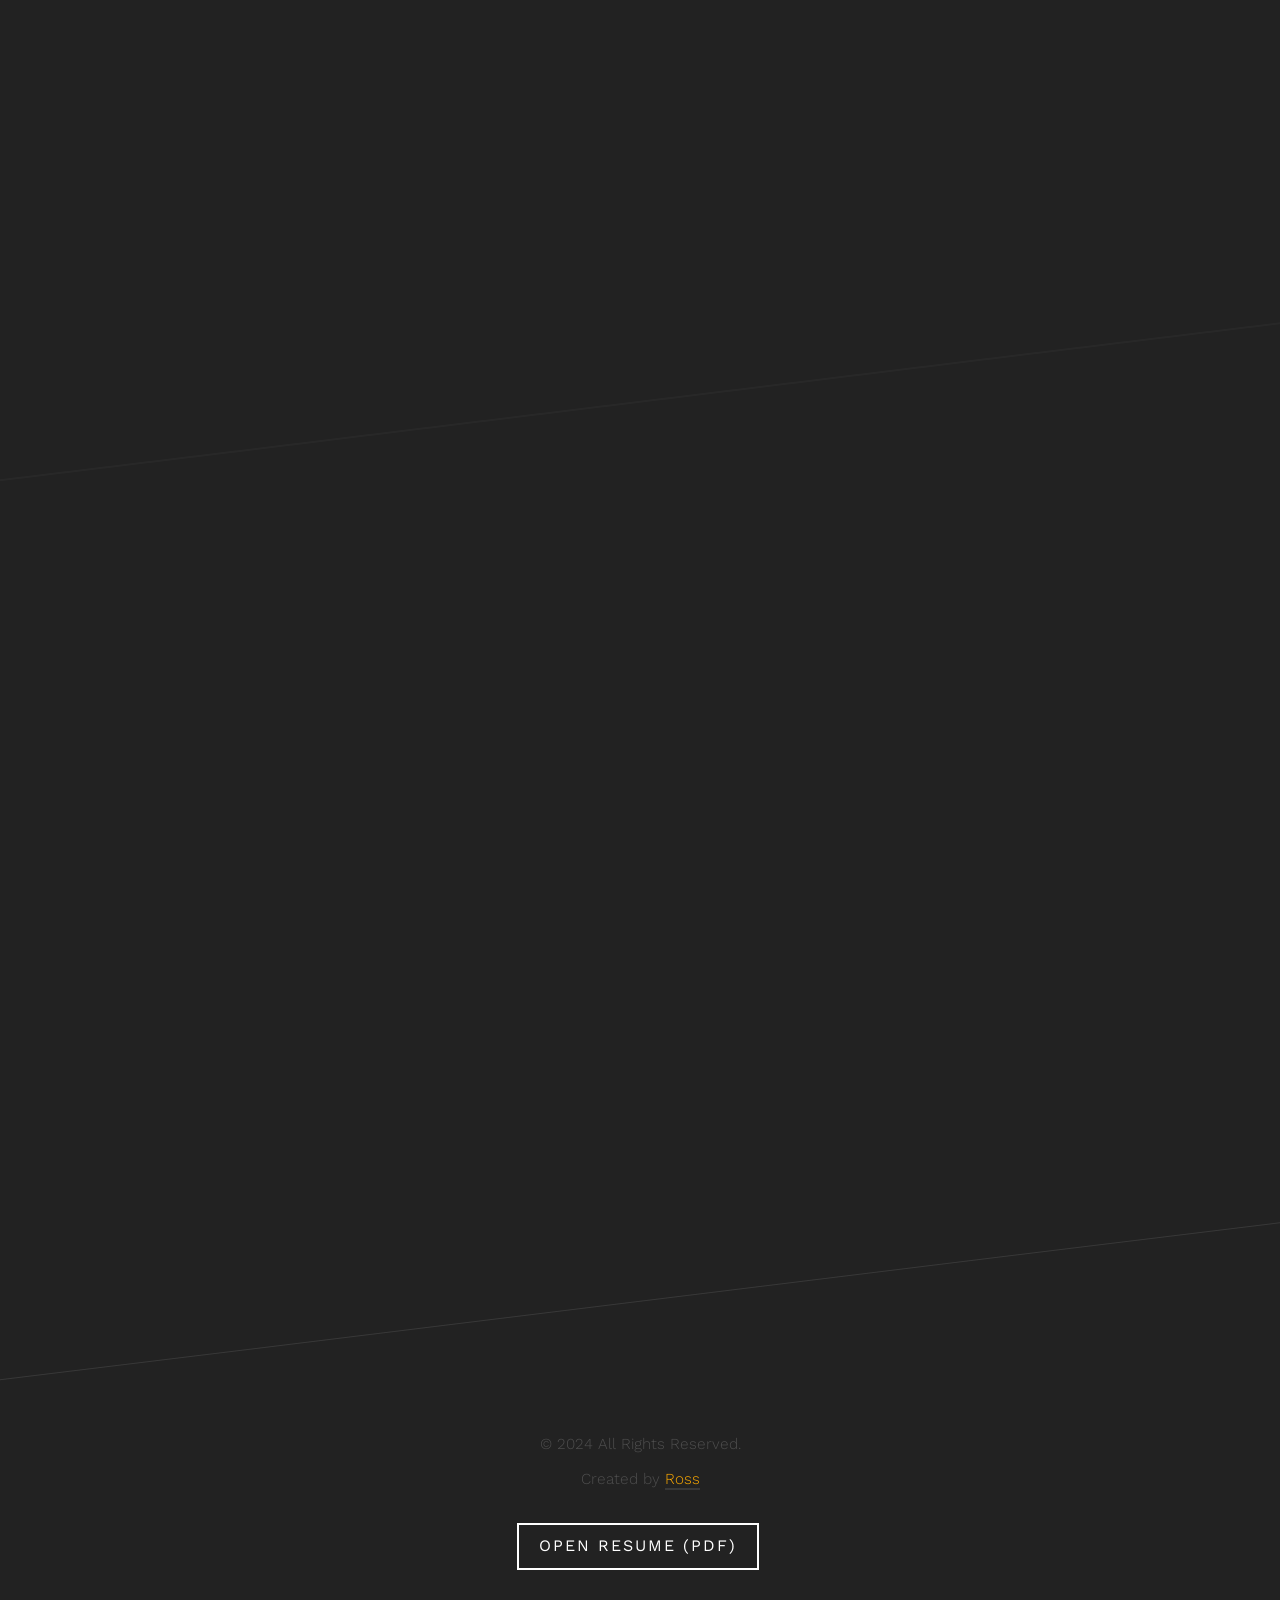
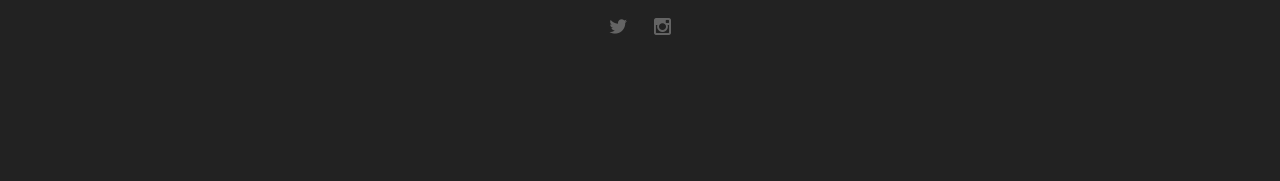
==== commit a30254c4: "init" ====
--- a/index.html
+++ b/index.html
@@ -89,7 +89,8 @@
 			<ul>
 				<li class="animate-box fh5co-active"><a href="index.html" class="transition">Home</a></li>
 				<li class="animate-box"><a href="about.html" class="transition">Bio</a></li>
-				<li class="animate-box"><a href="resume.pdf" class="transition" target="_blank" rel="noopener">Resume</a></li>
+				<li class="animate-box"><a href="gallery.html" class="transition">Gallery</a></li>
+				<li class="animate-box"><a href="ec_lab_delta_sigma.pdf" class="transition" target="_blank" rel="noopener">Resume</a></li>
 			</ul>
 			<a class="style-toggle js-style-toggle" data-style="default" href="#">
 				<span class="fh5co-circle"></span>
@@ -202,7 +203,7 @@
 				<div class="row">
 					<div class="col-md-12 text-center">
 						<p><small>&copy; 2024 All Rights Reserved. <br> Created by <a href="https://github.com/Ross0907" target="_blank">Ross</a></a> </small> </p>
-						<p><a href="resume.pdf" target="_blank" rel="noopener" class="btn btn-light btn-outline transition">Open Resume (PDF)</a></p>
+						<p><a href="ec_lab_delta_sigma.pdf" target="_blank" rel="noopener" class="btn btn-light btn-outline transition">Open Resume (PDF)</a></p>
 						<ul class="fh5co-social">
 							<li>
 								<a href="#"><i class="icon-twitter"></i></a>
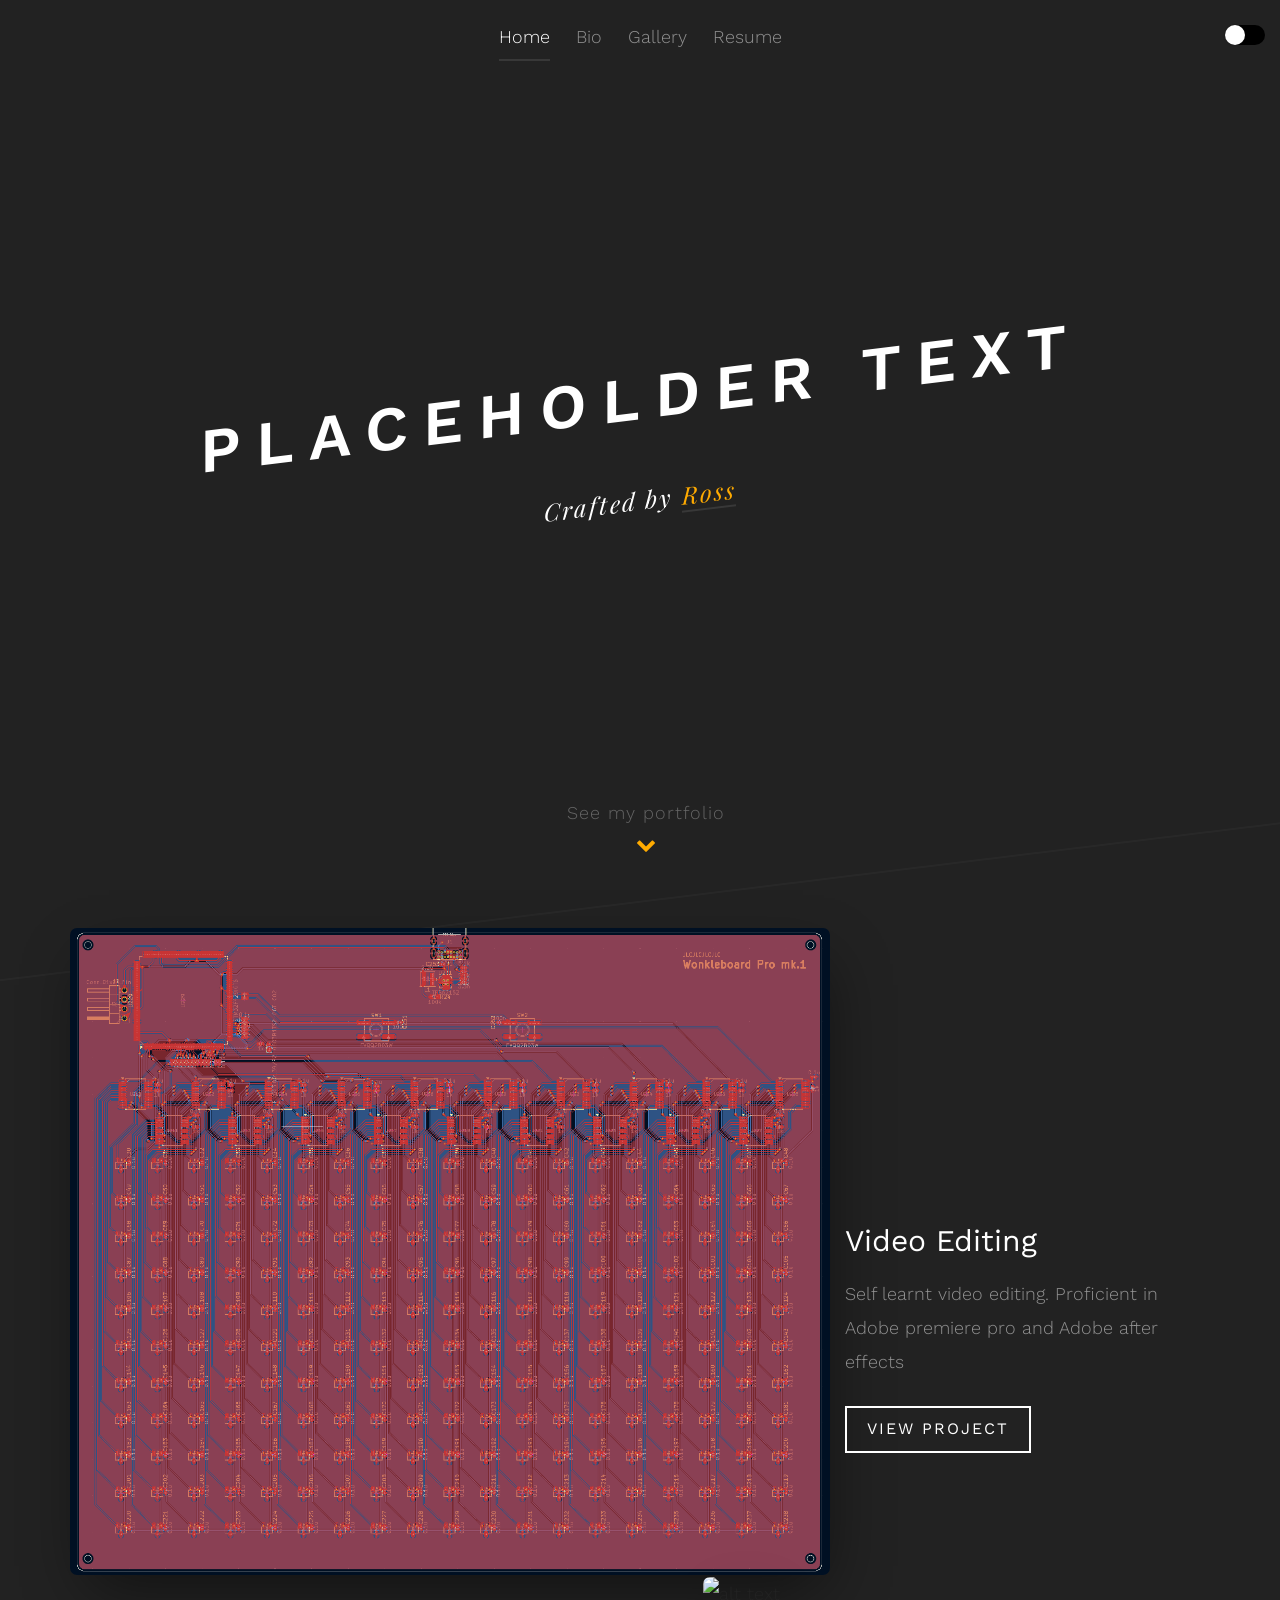
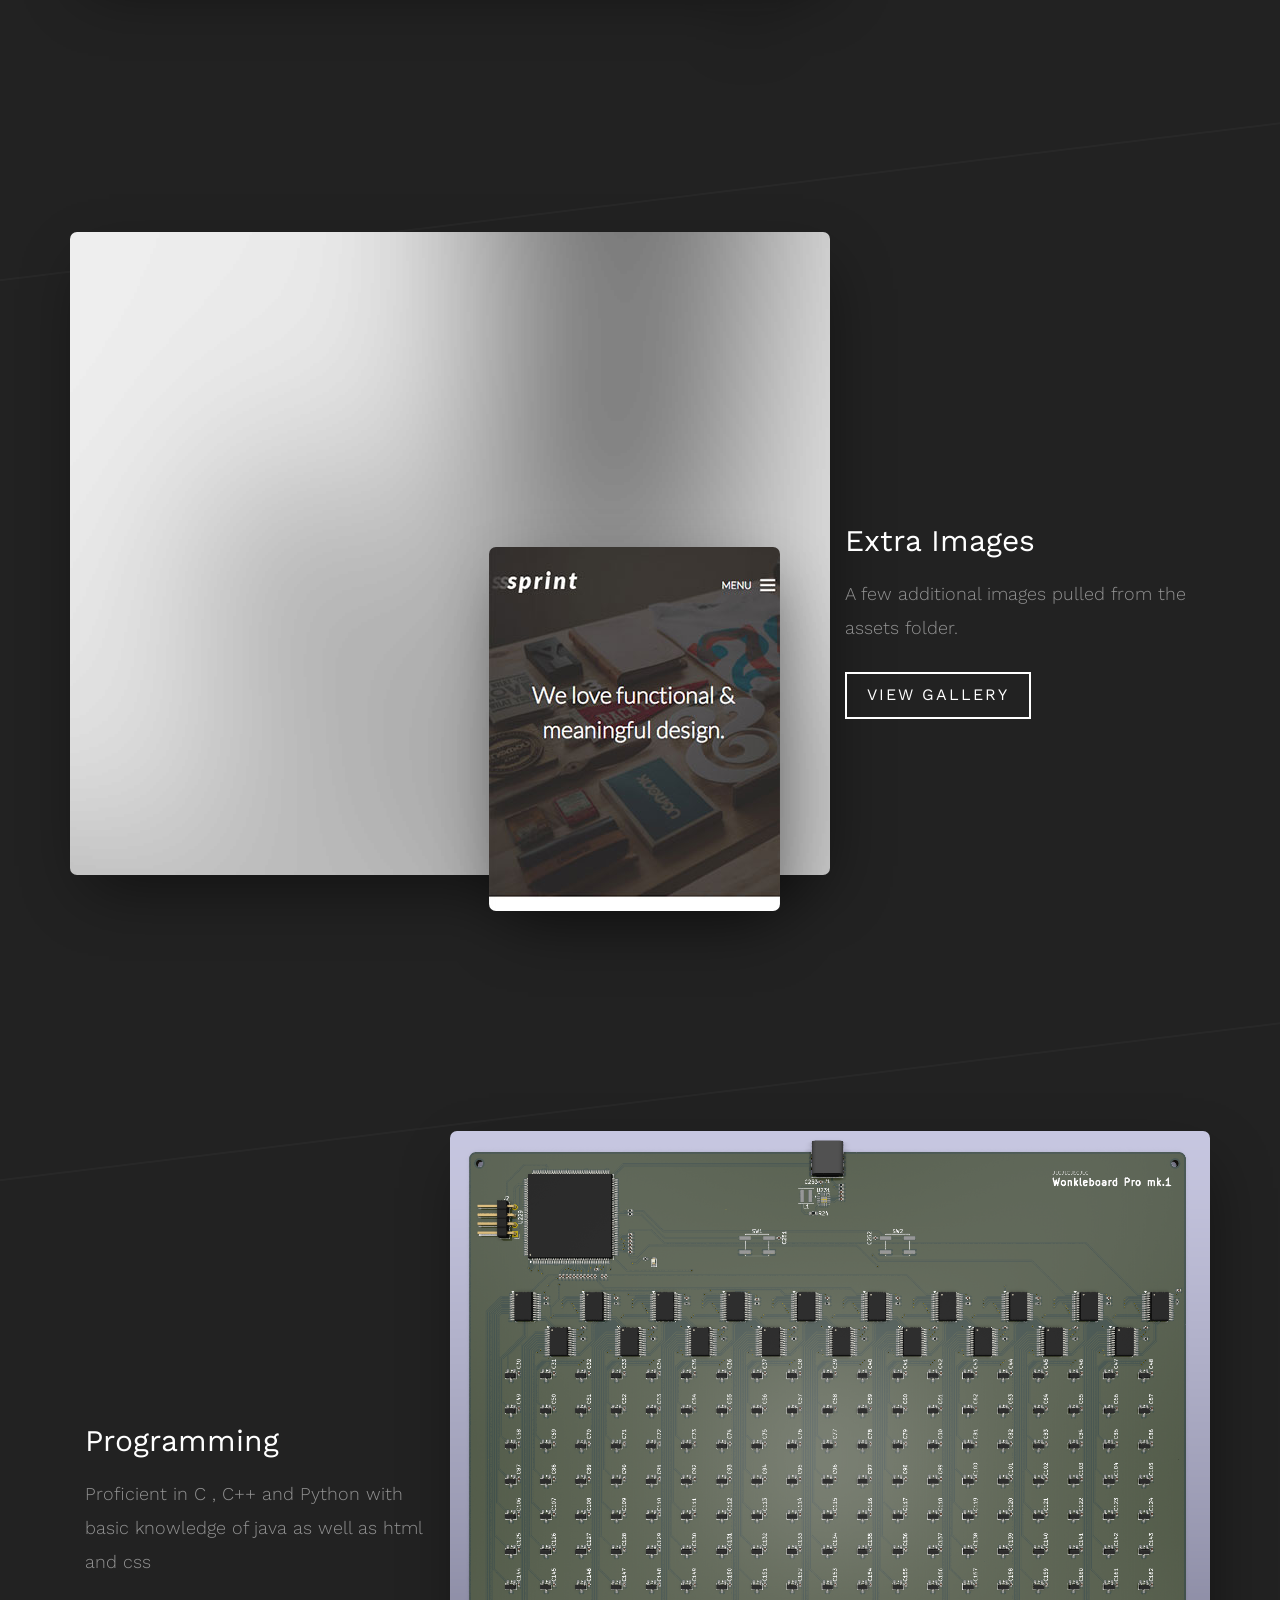
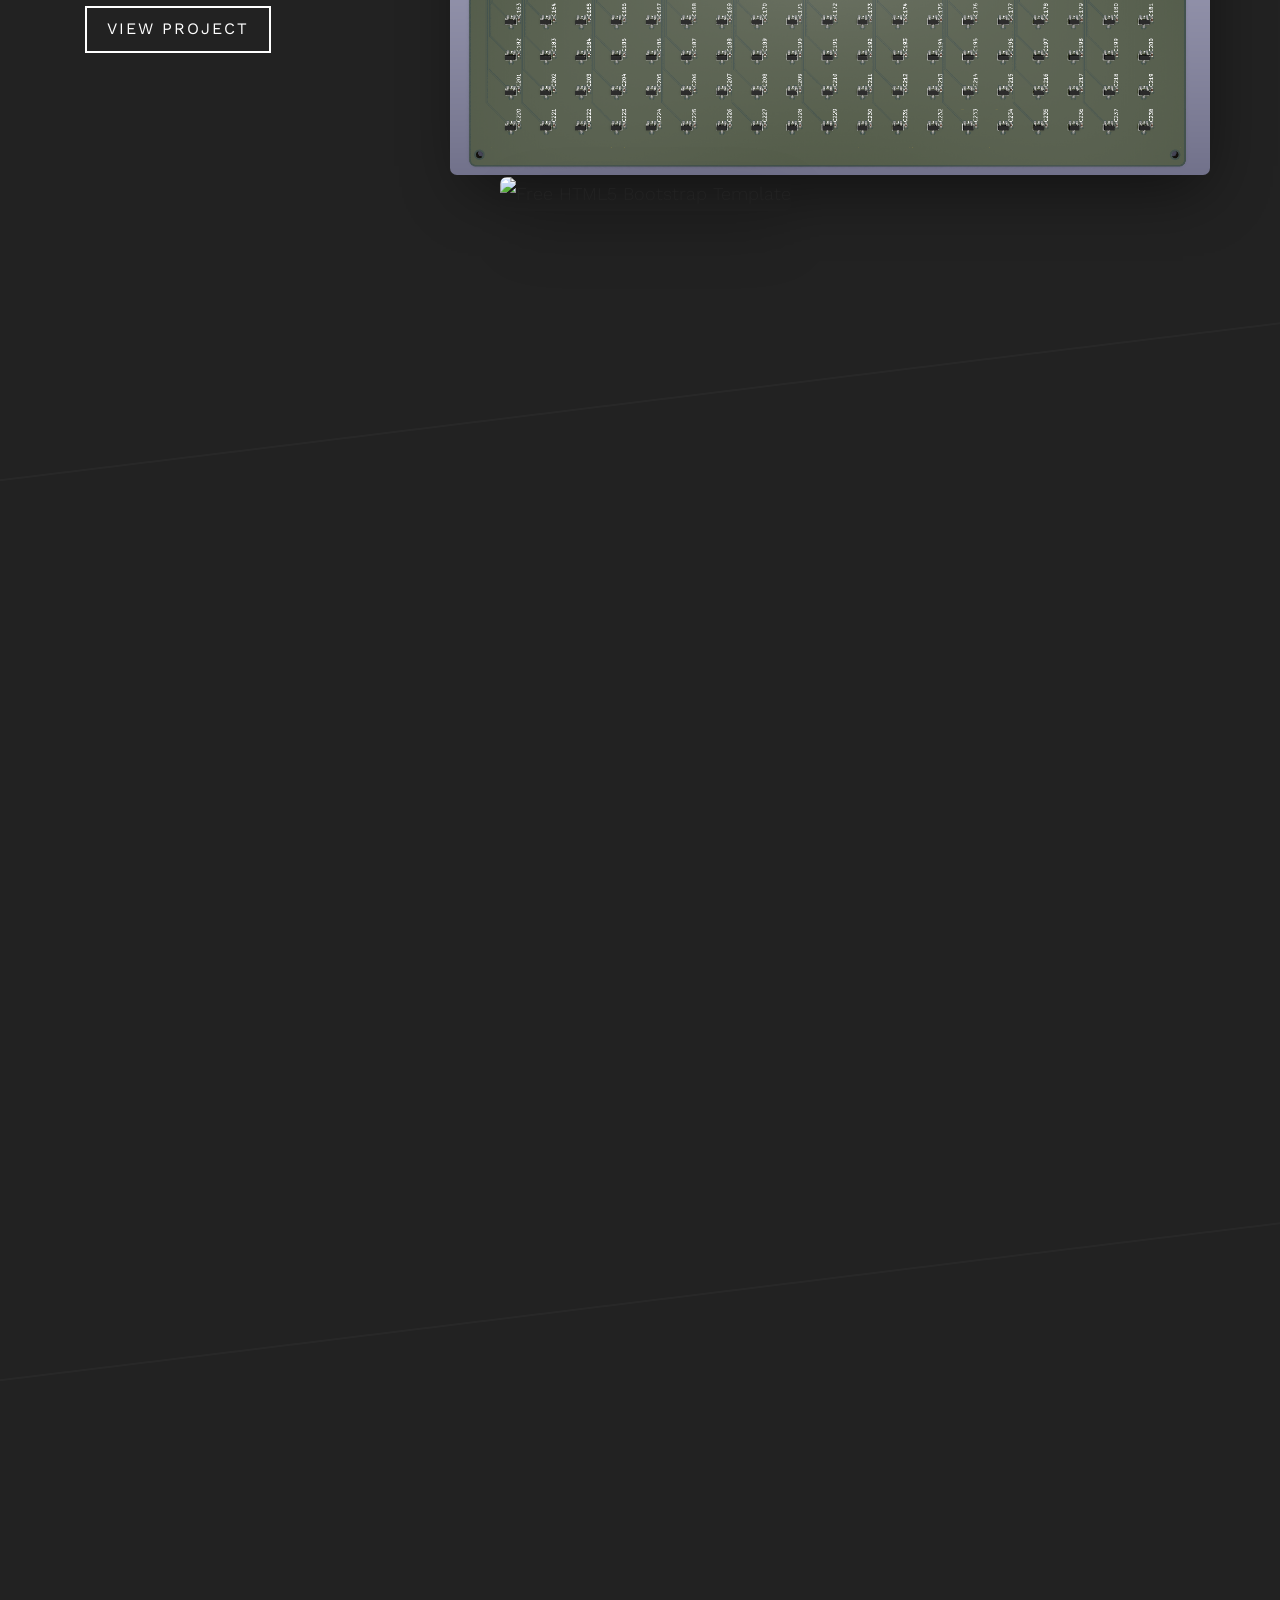
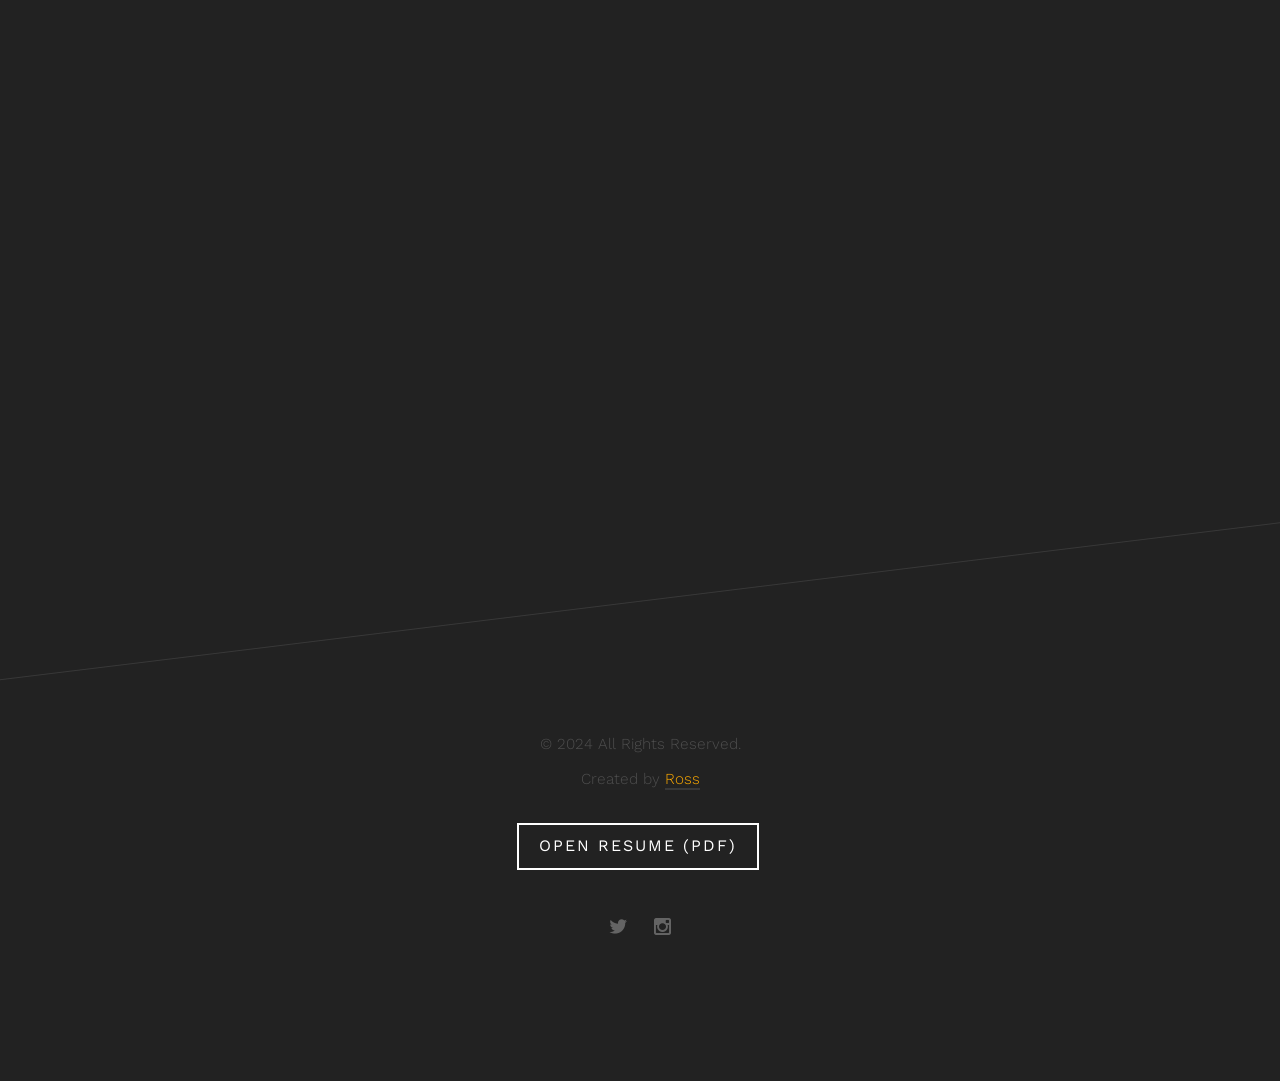
==== commit 59400aa3: "test" ====
--- a/index.html
+++ b/index.html
@@ -119,7 +119,7 @@
 				<div class="fh5co-project-inner row">
 					<div class="fh5co-imgs col-md-8 animate-box">
 						<div class="img-holder-1 animate-box">
-							<img src="images/work_1_large.jpg" alt="alt text">
+							<img src="images/work_1_large.png" alt="alt text">
 						</div>
 						<div class="img-holder-2 animate-box">
 							<img src="images/work_1_small.jpg" alt="alt text">
@@ -134,13 +134,34 @@
 
 			</div>
 		</div>
+		<!-- Extra Images Section -->
+		<div class="fh5co-project js-fh5co-waypoint" data-colorbg="" data-next="yes">
+			<div class="container">
+				<div class="fh5co-project-inner row">
+					<div class="fh5co-imgs col-md-8 animate-box">
+						<div class="img-holder-1 animate-box">
+							<img src="images/img.jpg" alt="Extra image 1">
+						</div>
+						<div class="img-holder-2 animate-box">
+							<img src="images/2fffefe.jpg" alt="Extra image 2">
+						</div>
+					</div>
+					<div class="fh5co-text col-md-4 animate-box">
+						<h2>Extra Images</h2>
+						<p>A few additional images pulled from the assets folder.</p>
+						<p><a href="gallery.html" class="btn btn-light btn-outline transition">View Gallery</a></p>
+					</div>
+				</div>
+
+			</div>
+		</div>
 		<!-- data-colorbg="#FF6138" -->
 		<div class="fh5co-project js-fh5co-waypoint fh5co-reverse" data-colorbg="" data-next="yes">
 			<div class="container">
 				<div class="fh5co-project-inner row">
 					<div class="fh5co-imgs col-md-8 col-md-push-4 animate-box">
 						<div class="img-holder-1 animate-box">
-							<img src="images/work_2_large.jpg" alt="Free HTML5 Bootstrap Template">
+							<img src="images/work_2_large.png" alt="Free HTML5 Bootstrap Template">
 						</div>
 						<div class="img-holder-2 animate-box">
 							<img src="images/work_2_small.jpg" alt="Free HTML5 Bootstrap Template">
